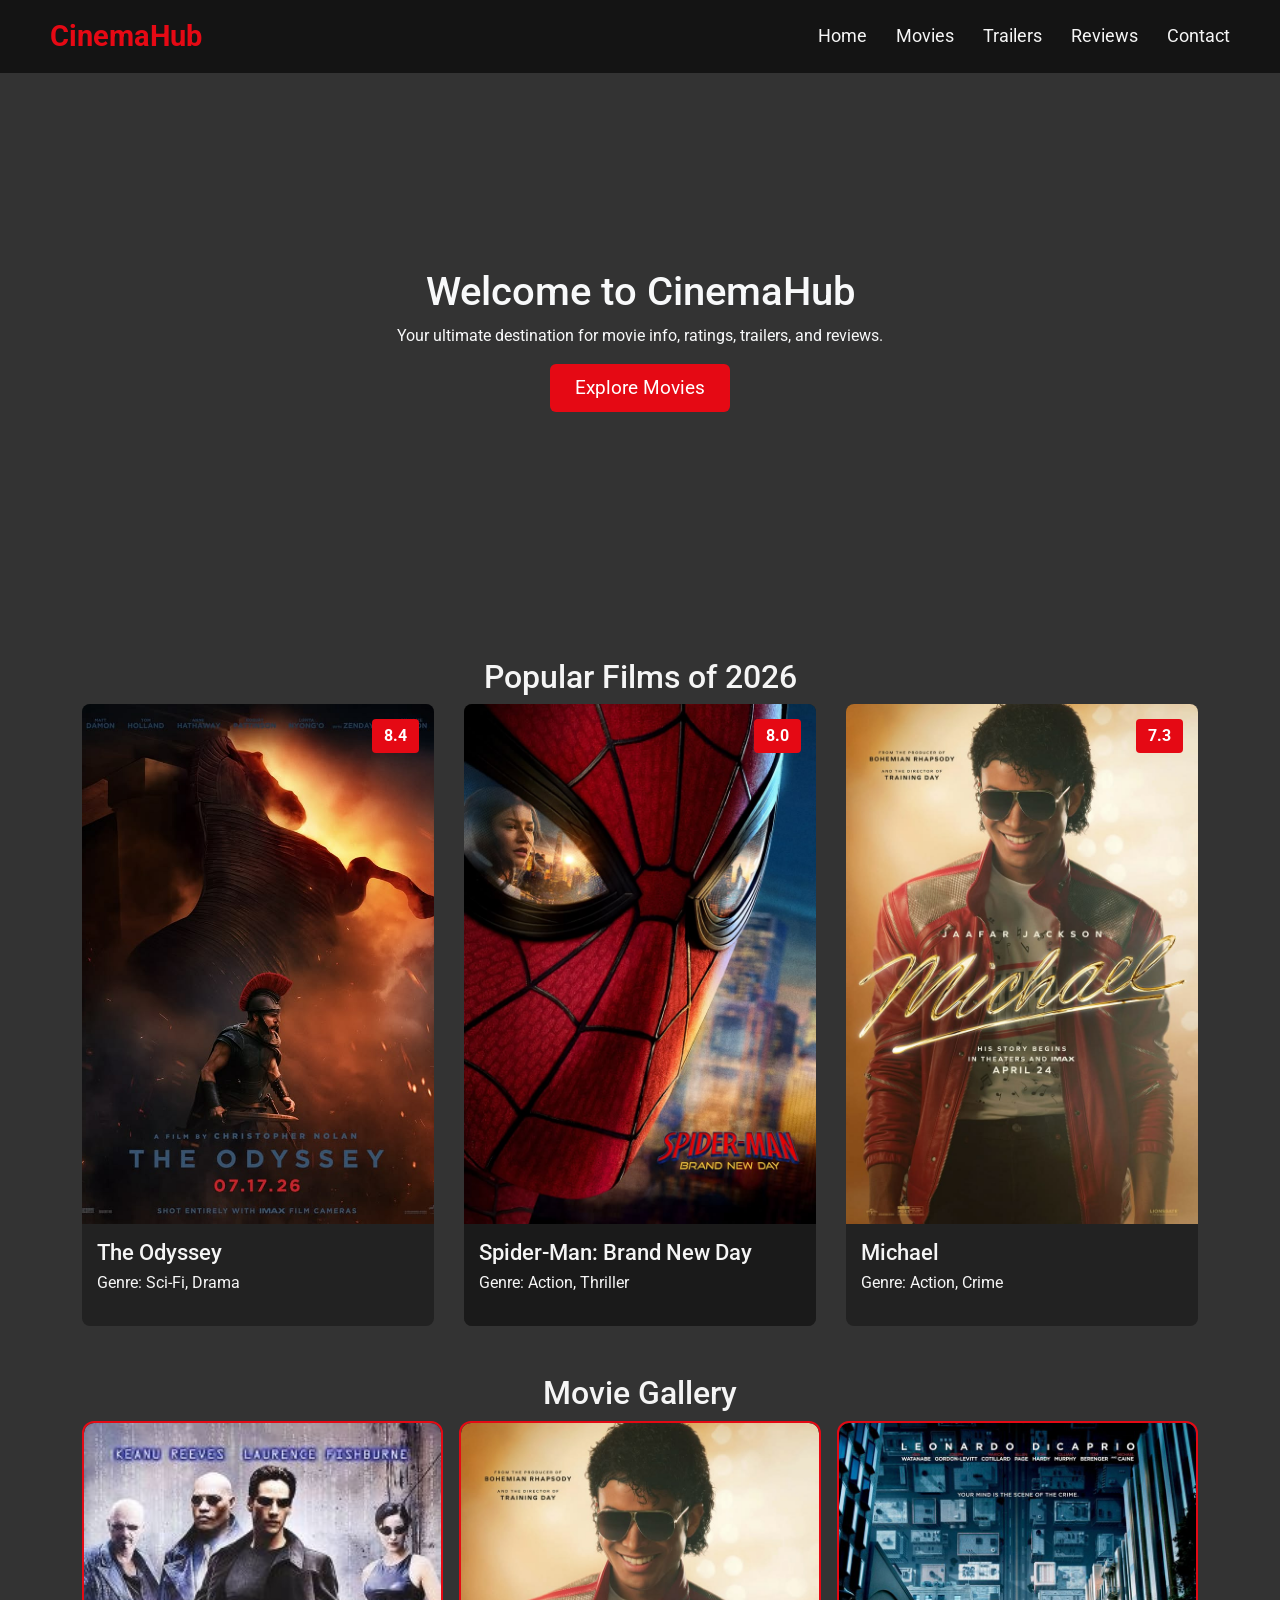
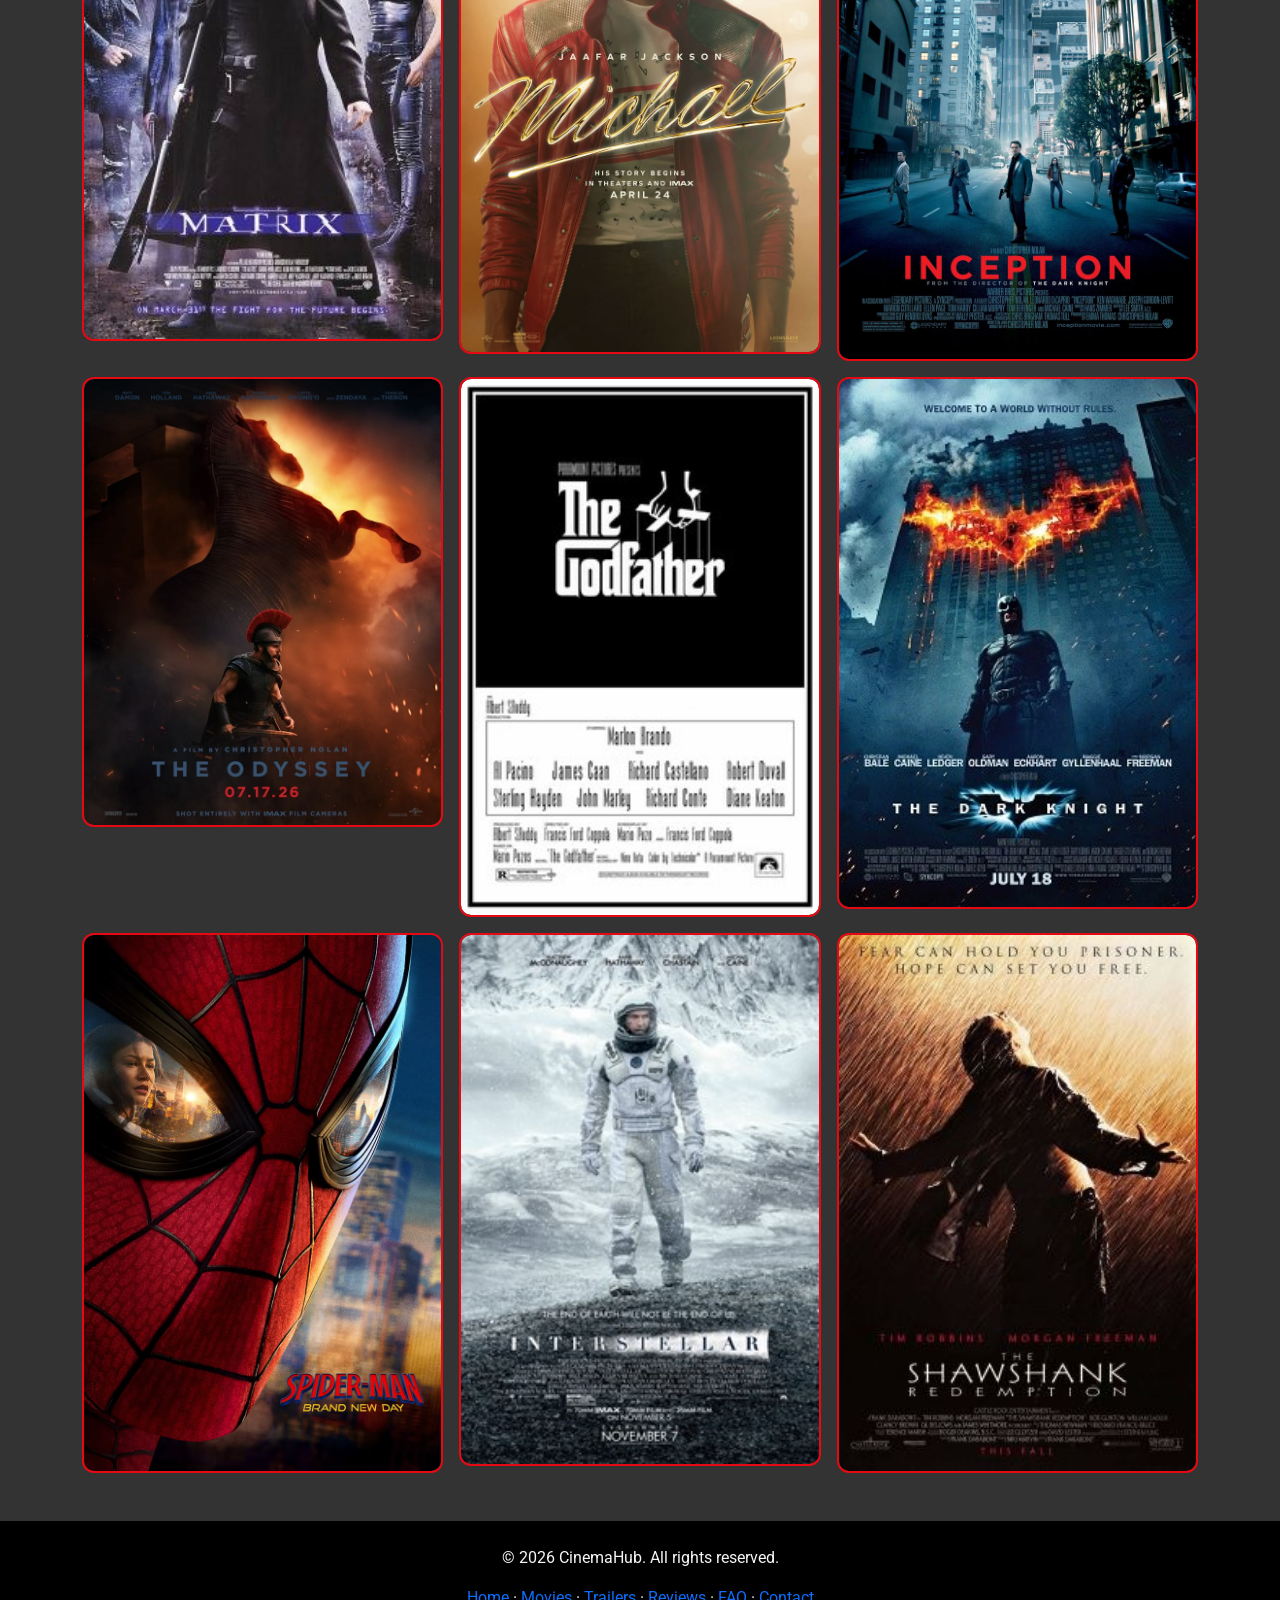
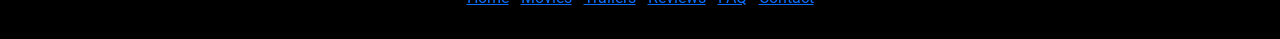
==== index.html @ bd05fadb "Add a theme button to the header" ====
<!DOCTYPE html>
<html lang="en">
<head>
    <meta charset="UTF-8">
    <meta name="viewport" content="width=device-width, initial-scale=1.0">
    <meta name="description" content="CinemaHub - movie information website: popular films, gallery, live TV schedule from the TVMaze API.">
    <title>CinemaHub - Home</title>
    <meta name="version" content="1">

    <link href="https://cdn.jsdelivr.net/npm/bootstrap@5.3.0/dist/css/bootstrap.min.css" rel="stylesheet">
    <link href="https://fonts.googleapis.com/css2?family=Roboto:wght@400;700&display=swap" rel="stylesheet">
    <link rel="stylesheet" href="css/style.css?v=1">

    <script src="js/theme.js?v=1"></script>
</head>

<body>
    <header class="header">
        <div class="logo">CinemaHub</div>

        <nav class="nav-menu" aria-label="Main navigation">
            <a href="index.html">Home</a>
            <a href="movies.html">Movies</a>
            <a href="trailers.html">Trailers</a>
            <a href="reviews.html">Reviews</a>
            <a href="contact.html">Contact</a>
        </nav>

            </header>

    <main>
        <section class="hero text-center text-light d-flex align-items-center justify-content-center">
            <div>
                <h1>Welcome to CinemaHub</h1>
                <p>Your ultimate destination for movie info, ratings, trailers, and reviews.</p>
                <a href="movies.html" class="btn custom-btn">Explore Movies</a>
            </div>
        </section>

        <section class="container mt-5 mb-5">
            <h2 class="section-title text-center">Popular Films of 2026</h2>
            <div class="movie-grid">
                <div class="movie-card">
                    <span class="rating-badge">8.4</span>
                    <img src="images/the-odyssey.jpg" alt="The Odyssey poster" loading="lazy">
                    <div class="movie-info">
                        <h3>The Odyssey</h3>
                        <p>Genre: Sci-Fi, Drama</p>
                    </div>
                </div>

                <div class="movie-card">
                    <span class="rating-badge">8.0</span>
                    <img src="images/spider-man.jpg" alt="Spider-Man: Brand New Day poster" loading="lazy">
                    <div class="movie-info">
                        <h3>Spider-Man: Brand New Day</h3>
                        <p>Genre: Action, Thriller</p>
                    </div>
                </div>

                <div class="movie-card">
                    <span class="rating-badge">7.3</span>
                    <img src="images/michael.jpg" alt="Michael poster" loading="lazy">
                    <div class="movie-info">
                        <h3>Michael</h3>
                        <p>Genre: Action, Crime</p>
                    </div>
                </div>
            </div>
        </section>

                        <section class="container my-5">
            <h2 class="section-title text-center">Movie Gallery</h2>

            <div id="posterGallery" class="row g-3">
                <div class="col-md-4">
                    <button class="gallery-item" type="button">
                        <img src="images/matrix.jpg" alt="The Matrix poster">
                    </button>
                </div>
                <div class="col-md-4">
                    <button class="gallery-item" type="button">
                        <img src="images/michael.jpg" alt="Michael poster">
                    </button>
                </div>
                <div class="col-md-4">
                    <button class="gallery-item" type="button">
                        <img src="images/inception.jpg" alt="Inception poster">
                    </button>
                </div>
                <div class="col-md-4">
                    <button class="gallery-item" type="button">
                        <img src="images/the-odyssey.jpg" alt="The Odyssey poster">
                    </button>
                </div>
                <div class="col-md-4">
                    <button class="gallery-item" type="button">
                        <img src="images/godfather.jpg" alt="The Godfather poster">
                    </button>
                </div>
                <div class="col-md-4">
                    <button class="gallery-item" type="button">
                        <img src="images/dark-knight.jpg" alt="The Dark Knight poster">
                    </button>
                </div>
                <div class="col-md-4">
                    <button class="gallery-item" type="button">
                        <img src="images/spider-man.jpg" alt="Spider-Man: Brand New Day poster">
                    </button>
                </div>
                <div class="col-md-4">
                    <button class="gallery-item" type="button">
                        <img src="images/interstellar.jpg" alt="Interstellar poster">
                    </button>
                </div>
                <div class="col-md-4">
                    <button class="gallery-item" type="button">
                        <img src="images/shawshank.jpg" alt="The Shawshank Redemption poster">
                    </button>
                </div>
            </div>
        </section>

        <div id="galleryLightbox" class="gallery-lightbox" style="display:none">
            <button id="closeGallery" type="button">X</button>
            <button id="prevImage" type="button">&#10094;</button>
            <img id="largeImage" src="" alt="Movie poster">
            <button id="nextImage" type="button">&#10095;</button>
        </div>

    </main>

    <footer class="footer text-center">
        <p>&copy; 2026 CinemaHub. All rights reserved.</p>

        <p class="mb-1">
            <a href="index.html">Home</a> &middot;
            <a href="movies.html">Movies</a> &middot;
            <a href="trailers.html">Trailers</a> &middot;
            <a href="reviews.html">Reviews</a> &middot;
            <a href="faq.html">FAQ</a> &middot;
            <a href="contact.html">Contact</a>
        </p>
    </footer>

    <script src="js/jquery.min.js?v=1"></script>
    <script src="js/script.js?v=1"></script>
</body>
</html>
---- css/style.css ----
:root {
    --main-bg: #141414;
    --text-color: #f5f5f5;
    --accent-color: #e50914;
    --header-bg: rgba(20, 20, 20, 0.95);
}

body {
    font-family: 'Roboto', sans-serif;
    background:
        linear-gradient(
            rgba(0, 0, 0, 0.8),
            rgba(0, 0, 0, 0.8)
        ),
        url('https://i.pinimg.com/736x/6c/a7/84/6ca78467ea1b617ccbab3c5df940eb9a.jpg')
        center / cover
        fixed
        no-repeat;

    color: var(--text-color);
    margin: 0;
    padding: 0;
    padding-top: 70px;
}

.header {
    position: fixed;
    top: 0;
    left: 0;
    width: 100%;

    background-color: var(--header-bg);

    display: flex;
    justify-content: space-between;
    align-items: center;

    padding: 15px 50px;

    z-index: 1000;
}

.logo {
    font-size: 1.8rem;
    font-weight: 700;
    color: var(--accent-color);
}

.nav-menu a {
    color: var(--text-color);
    text-decoration: none;
    margin-left: 25px;
    font-size: 1.1rem;

    transition: color 0.3s ease;
}

.nav-menu a:hover,
.nav-menu a:focus {
    color: var(--accent-color);
}

.hero {
    height: 60vh;
    background: transparent;
    display: flex;
}

.custom-btn {
    background-color: var(--accent-color);
    color: #fff;
    border: none;
    padding: 10px 25px;
    font-size: 1.2rem;
}

.custom-btn:hover {
    background-color: #b20710;
    color: #fff;
}

.movie-grid {
    display: grid;

    grid-template-columns:
        repeat(auto-fit, minmax(280px, 1fr));

    gap: 30px;
}

.movie-card {
    background-color: #222;
    border-radius: 8px;
    overflow: hidden;
    position: relative;

    transition: transform 0.3s ease;
}

.movie-card:hover {
    transform: translateY(-8px);
}

.movie-card img {
    width: 100%;
    height: 520px;
    object-fit: cover;
    display: block;
}

.rating-badge {
    position: absolute;
    top: 15px;
    right: 15px;

    background-color: var(--accent-color);
    color: white;

    padding: 5px 12px;
    border-radius: 4px;

    font-weight: bold;
}

.movie-info {
    padding: 15px;
}

.movie-info h3 {
    margin-bottom: 5px;
    font-size: 1.4rem;
}

.movie-card:nth-child(even) .movie-info {
    background-color: #1a1a1a;
}

.movie-overlay {
    position: absolute;
    top: 0;
    left: 0;

    width: 100%;
    height: 100%;

    background-color: rgba(0, 0, 0, 0.85);

    display: flex;
    flex-direction: column;
    justify-content: center;
    align-items: center;

    padding: 20px;
    text-align: center;

    opacity: 0;
    visibility: hidden;

    transition:
        opacity 0.3s ease,
        visibility 0.3s ease;
}

.movie-card:hover .movie-overlay {
    opacity: 1;
    visibility: visible;
}

.movie-overlay h3 {
    color: var(--accent-color);
    margin-bottom: 10px;
    font-size: 1.5rem;
}

.movie-overlay .movie-details {
    color: #f5f5f5;
    font-size: 0.95rem;
    margin: 5px 0;
}

.footer {
    background-color: #000;
    padding: 25px;
    margin-top: 40px;
}

.social-links a {
    color: var(--accent-color);
    margin: 0 10px;
    text-decoration: none;
}

.social-links a:hover {
    color: #fff;
}

@media (max-width: 768px) {
    .header {
        flex-direction: column;
        padding: 15px;
    }

    .nav-menu {
        margin-top: 15px;
    }

    body {
        padding-top: 110px;
    }
}

@media (max-width: 480px) {
    .nav-menu {
        display: flex;
        flex-direction: column;
        align-items: center;
    }

    .nav-menu a {
        margin: 5px 0;
    }

    body {
        padding-top: 180px;
    }
}

body {
    min-height: 100vh;
    display: flex;
    flex-direction: column;
}

main {
    flex: 1;
}

.footer {
    margin-top: auto;
}

.gallery-item img {
    width: 100%;
    height: 320px;
    object-fit: cover;
    border-radius: 10px;
    cursor: pointer;
    transition: transform 0.3s;
}

.gallery-item img:hover {
    transform: scale(1.05);
}

.gallery-lightbox {
    position: fixed;
    inset: 0;
    background: rgba(0, 0, 0, 0.9);
    z-index: 9999;
    align-items: center;
    justify-content: center;
    gap: 15px;
}

.gallery-lightbox img {
    max-width: 70%;
    max-height: 80vh;
    object-fit: contain;
}

.gallery-lightbox button {
    background: #e50914;
    color: white;
    border: none;
    padding: 12px;
    border-radius: 5px;
}

#closeGallery {
    position: absolute;
    top: 20px;
    right: 20px;
}

@media (max-width: 600px) {
    .gallery-lightbox img {
        max-width: 55%;
    }
}


#posterGallery .gallery-item {
    width: 100%;
    height: 450px;
    padding: 0;
    background: #151515;
    border: 2px solid #e50914;
    border-radius: 12px;
    display: flex;
    justify-content: center;
    align-items: center;
    overflow: hidden;
    cursor: pointer;
}

#posterGallery .gallery-item img {
    width: 100%;
    height: 100%;
    object-fit: contain;
}

#posterGallery .gallery-item:hover {
    border-color: white;
}

@media (max-width: 768px) {
    #posterGallery .gallery-item {
        height: 400px;
    }
}


#posterGallery .gallery-item {
    width: 100%;
    height: auto;
    padding: 0;
    margin: 0;
    background: transparent;
    border: 2px solid #e50914;
    border-radius: 12px;
    overflow: hidden;
    display: block;
    cursor: pointer;
}

#posterGallery .gallery-item img {
    display: block;
    width: 100%;
    height: auto;
    max-height: none;
    object-fit: initial;
}

#posterGallery .gallery-item:hover {
    border-color: white;
}
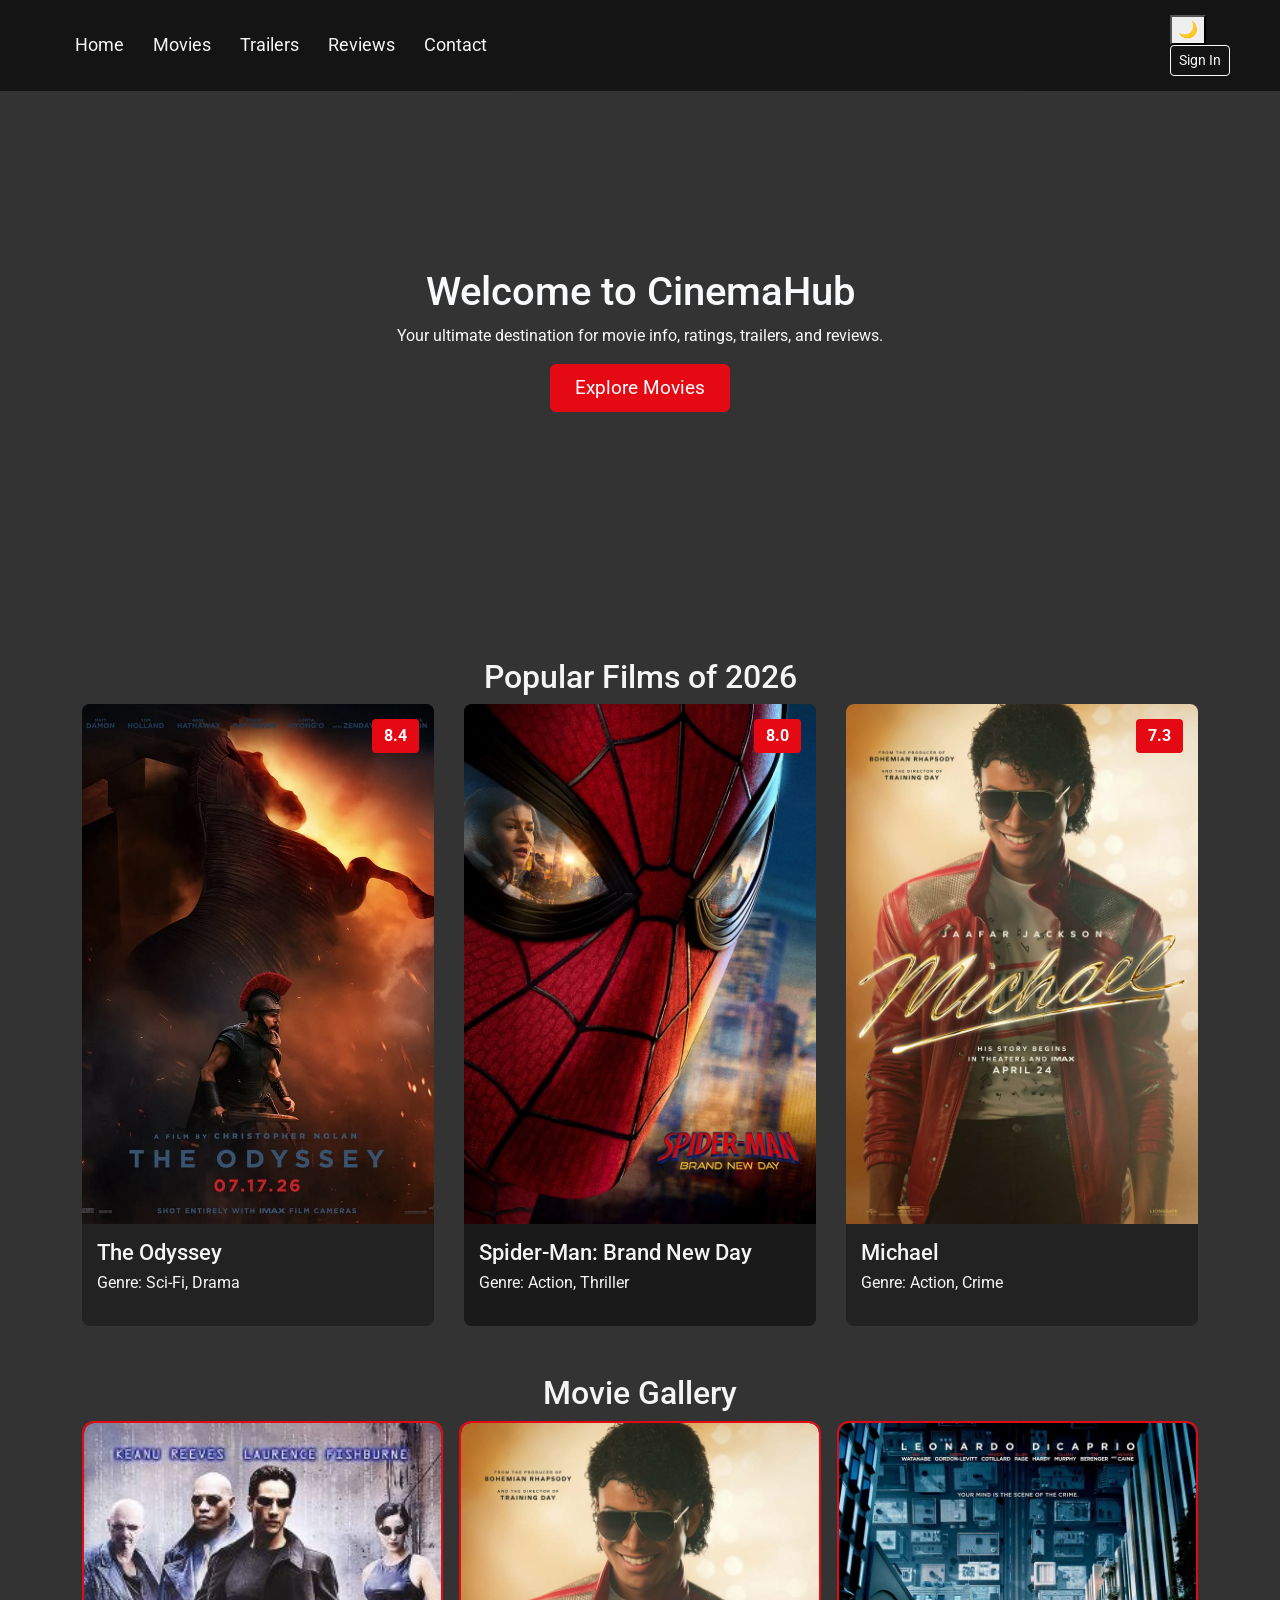
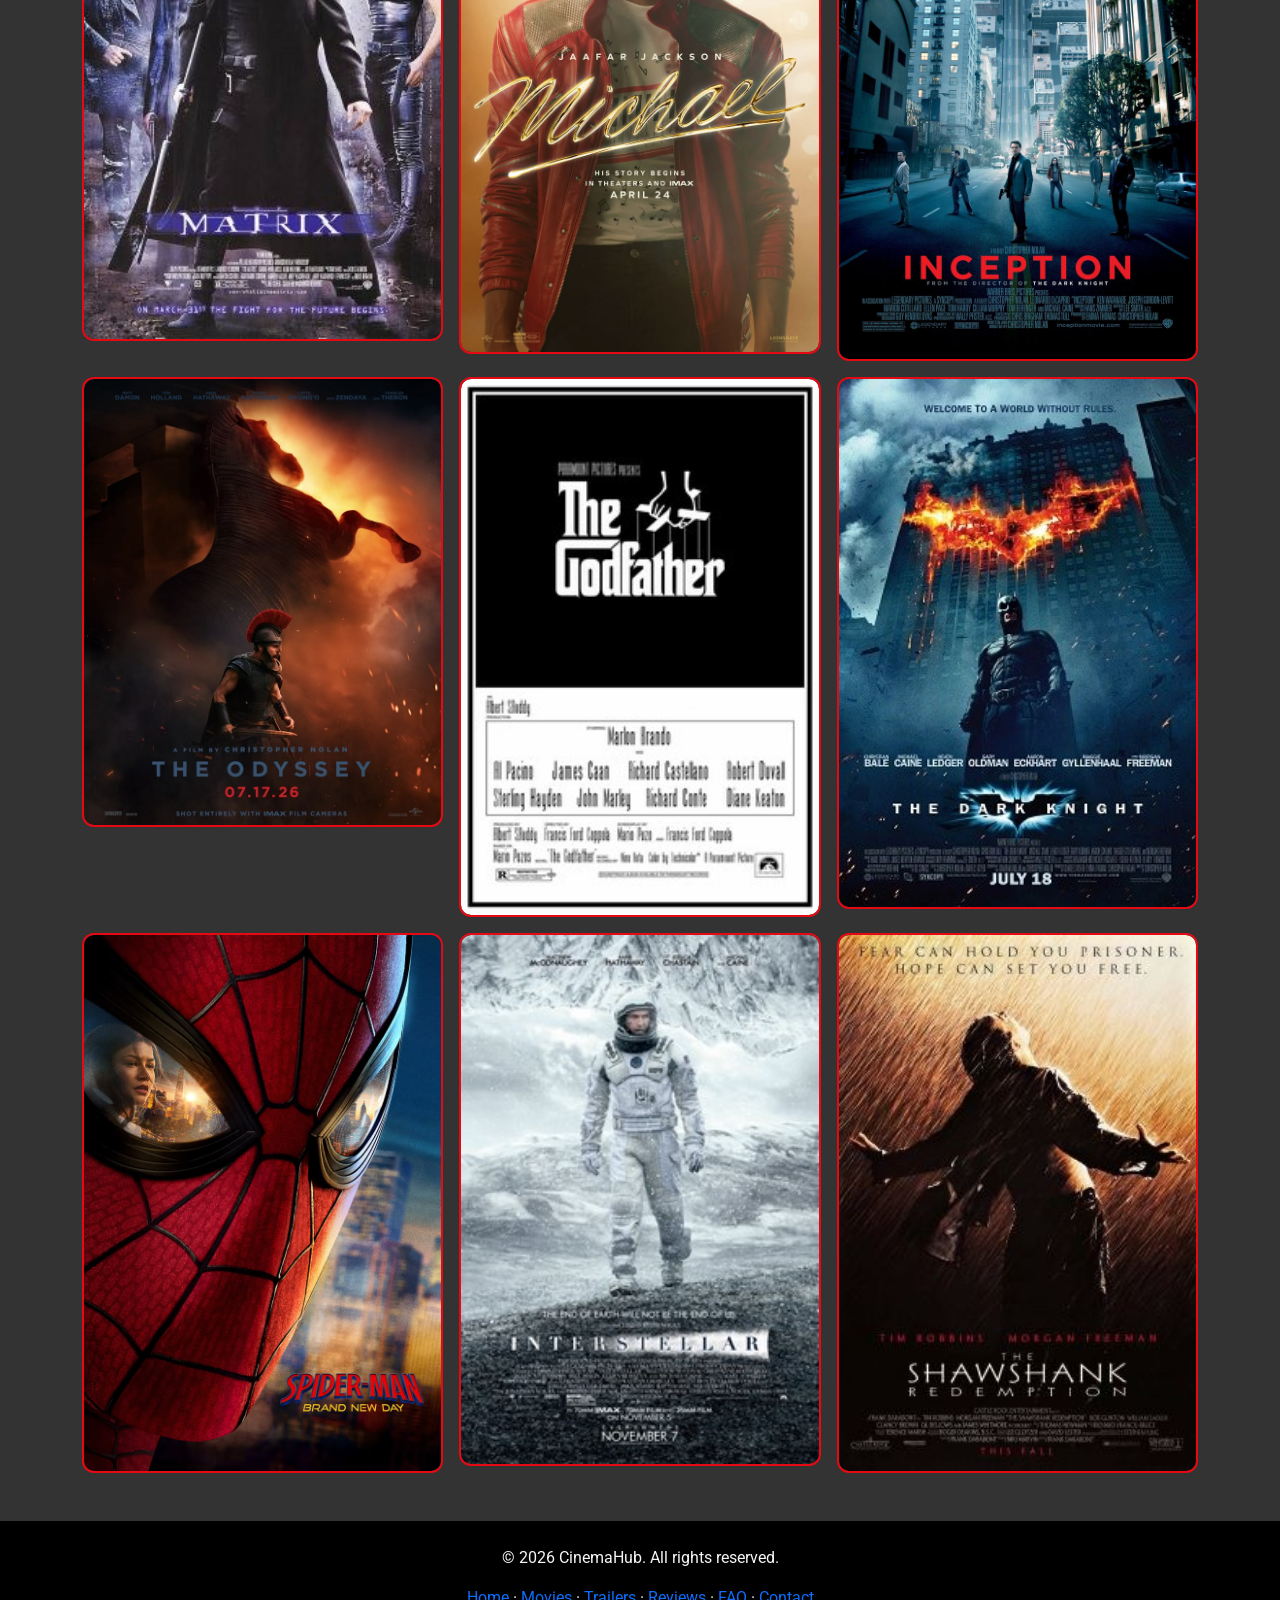
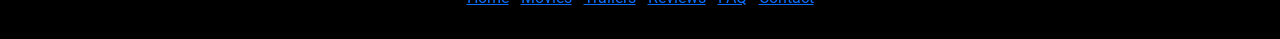
==== commit cff6e596: "Same header and footer on every page" ====
--- a/index.html
+++ b/index.html
@@ -11,14 +11,11 @@
     <link href="https://fonts.googleapis.com/css2?family=Roboto:wght@400;700&display=swap" rel="stylesheet">
     <link rel="stylesheet" href="css/style.css?v=1">
 
-    <script src="js/theme.js?v=1"></script>
 </head>
 
 <body>
     <header class="header">
-        <div class="logo">CinemaHub</div>
-
-        <nav class="nav-menu" aria-label="Main navigation">
+                <nav class="nav-menu" aria-label="Main navigation">
             <a href="index.html">Home</a>
             <a href="movies.html">Movies</a>
             <a href="trailers.html">Trailers</a>
@@ -26,7 +23,23 @@
             <a href="contact.html">Contact</a>
         </nav>
 
-            </header>
+        <div class="nav-actions">
+            <button id="themeToggle" class="theme-toggle" type="button" title="Switch theme" aria-label="Switch theme">
+                <span id="themeIcon" aria-hidden="true">&#127769;</span>
+            </button>
+
+            <div class="user-menu">
+                <button id="signInBtn" class="btn btn-sm btn-outline-light" type="button"
+                        data-bs-toggle="modal" data-bs-target="#signInModal">Sign In</button>
+
+                <div id="userChip" class="user-chip d-none">
+                    <span class="user-avatar" id="userInitial" aria-hidden="true">C</span>
+                    <span class="user-name" id="userNameLabel">Guest</span>
+                    <button id="signOutBtn" class="btn btn-sm btn-outline-danger" type="button">Sign Out</button>
+                </div>
+            </div>
+        </div>
+    </header>
 
     <main>
         <section class="hero text-center text-light d-flex align-items-center justify-content-center">
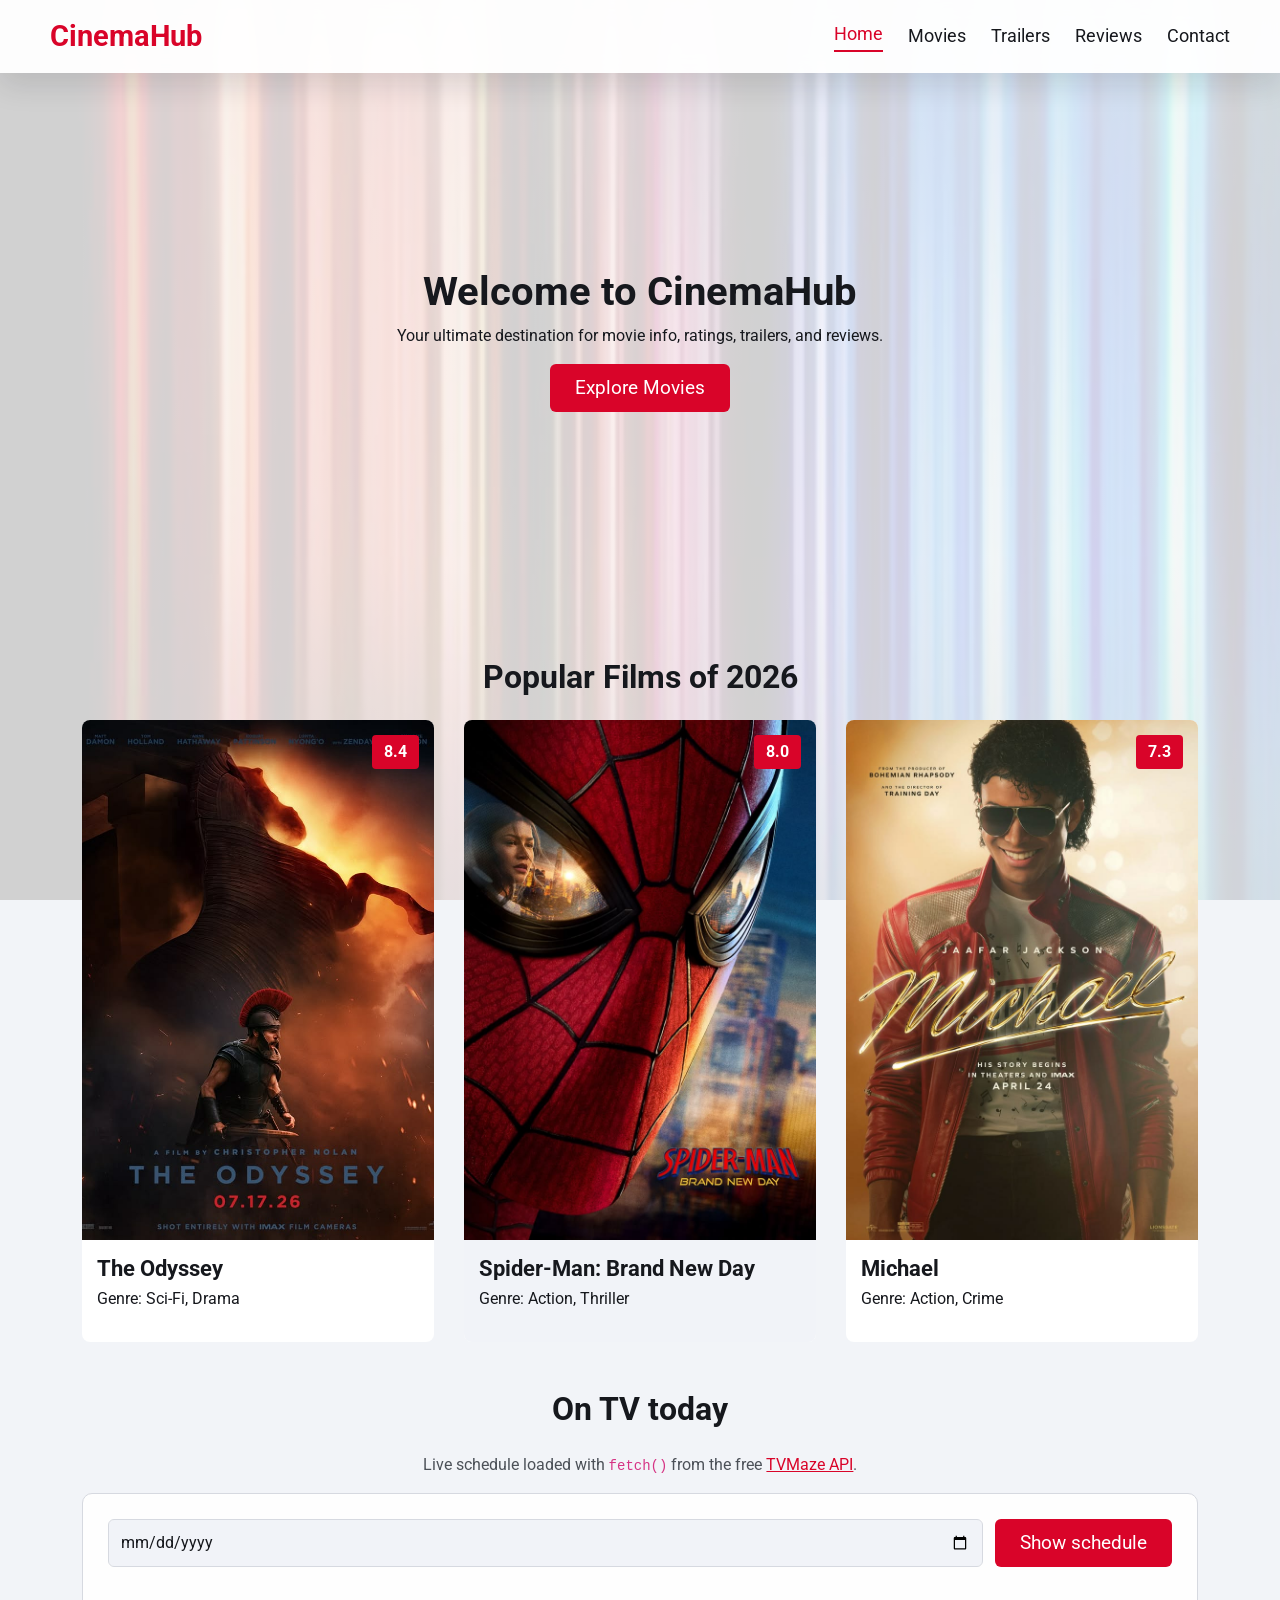
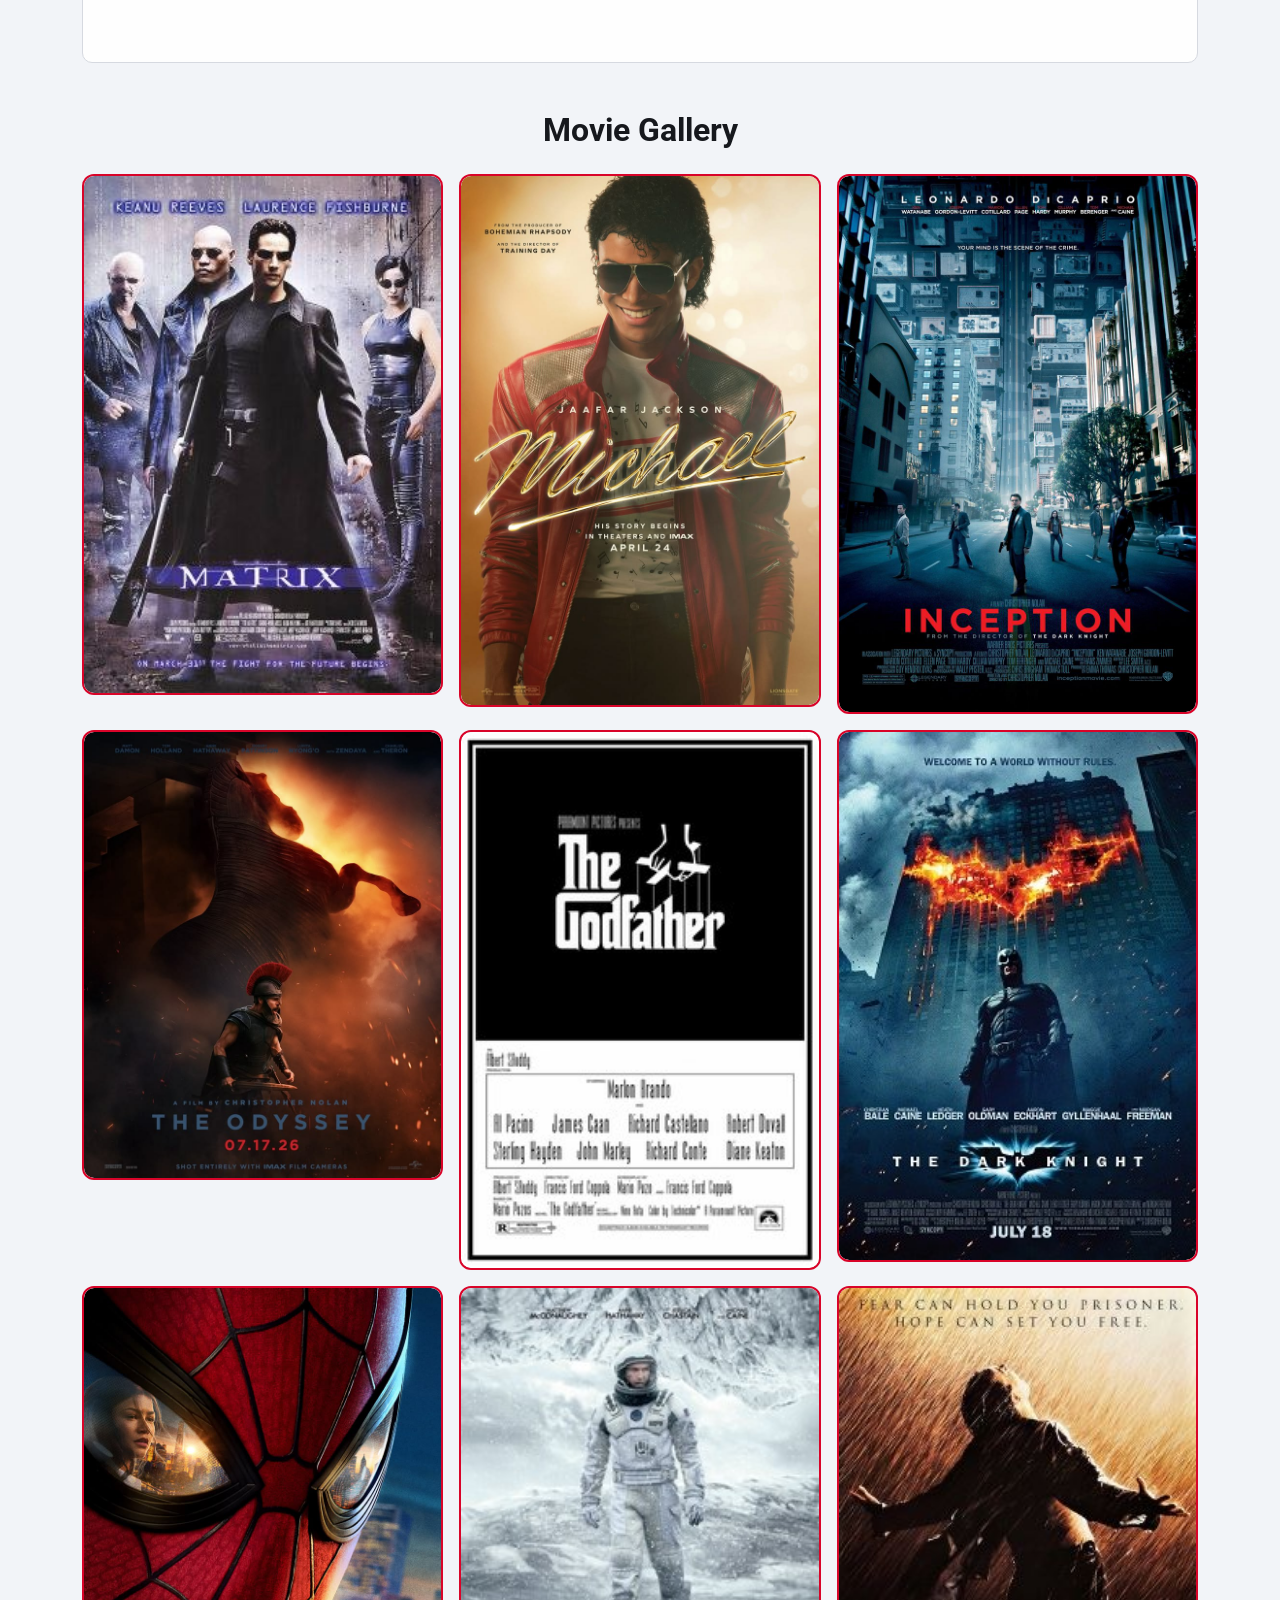
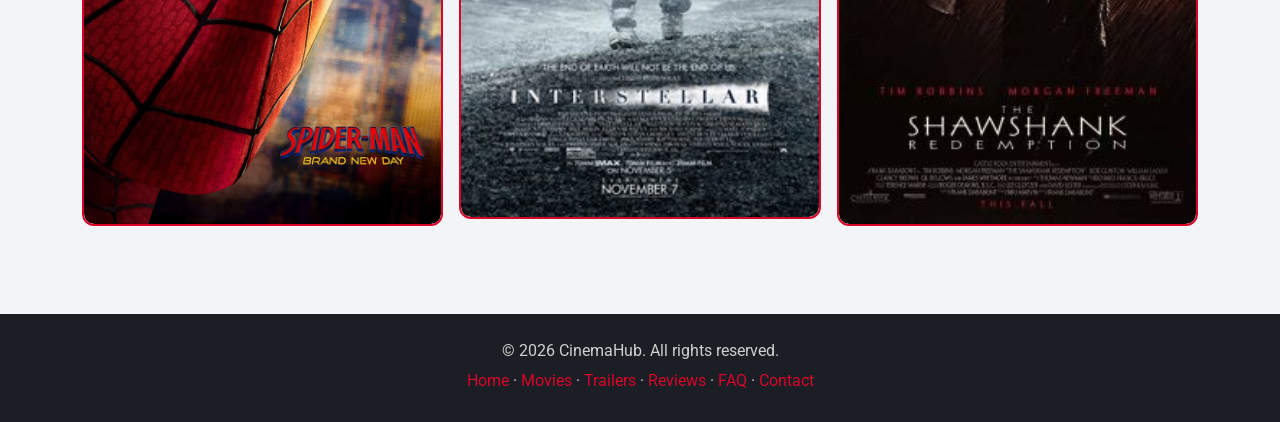
==== commit 4565e2c5: "Style the FAQ and the API blocks" ====
--- a/index.html
+++ b/index.html
@@ -5,17 +5,20 @@
     <meta name="viewport" content="width=device-width, initial-scale=1.0">
     <meta name="description" content="CinemaHub - movie information website: popular films, gallery, live TV schedule from the TVMaze API.">
     <title>CinemaHub - Home</title>
-    <meta name="version" content="1">
+    <meta name="version" content="3">
 
     <link href="https://cdn.jsdelivr.net/npm/bootstrap@5.3.0/dist/css/bootstrap.min.css" rel="stylesheet">
     <link href="https://fonts.googleapis.com/css2?family=Roboto:wght@400;700&display=swap" rel="stylesheet">
-    <link rel="stylesheet" href="css/style.css?v=1">
+    <link rel="stylesheet" href="css/style.css?v=3">
 
+    <script src="js/theme.js?v=3"></script>
 </head>
 
 <body>
     <header class="header">
-                <nav class="nav-menu" aria-label="Main navigation">
+        <div class="logo">CinemaHub</div>
+
+        <nav class="nav-menu" aria-label="Main navigation">
             <a href="index.html">Home</a>
             <a href="movies.html">Movies</a>
             <a href="trailers.html">Trailers</a>
@@ -23,23 +26,7 @@
             <a href="contact.html">Contact</a>
         </nav>
 
-        <div class="nav-actions">
-            <button id="themeToggle" class="theme-toggle" type="button" title="Switch theme" aria-label="Switch theme">
-                <span id="themeIcon" aria-hidden="true">&#127769;</span>
-            </button>
-
-            <div class="user-menu">
-                <button id="signInBtn" class="btn btn-sm btn-outline-light" type="button"
-                        data-bs-toggle="modal" data-bs-target="#signInModal">Sign In</button>
-
-                <div id="userChip" class="user-chip d-none">
-                    <span class="user-avatar" id="userInitial" aria-hidden="true">C</span>
-                    <span class="user-name" id="userNameLabel">Guest</span>
-                    <button id="signOutBtn" class="btn btn-sm btn-outline-danger" type="button">Sign Out</button>
-                </div>
-            </div>
-        </div>
-    </header>
+            </header>
 
     <main>
         <section class="hero text-center text-light d-flex align-items-center justify-content-center">
@@ -82,7 +69,25 @@
             </div>
         </section>
 
-                        <section class="container my-5">
+                <section class="container my-5">
+            <h2 class="section-title text-center">On TV today</h2>
+            <p class="text-center text-muted-custom">
+                Live schedule loaded with <code>fetch()</code> from the free
+                <a href="https://www.tvmaze.com/api" target="_blank" rel="noopener">TVMaze API</a>.
+            </p>
+
+            <div class="api-panel">
+                <form id="scheduleForm" class="api-search">
+                    <input type="date" id="scheduleDate" class="form-control" aria-label="Choose a date">
+                    <button type="submit" class="btn custom-btn">Show schedule</button>
+                </form>
+
+                <p id="scheduleStatus" class="api-status"></p>
+                <ul id="scheduleList" class="schedule-list"></ul>
+            </div>
+        </section>
+
+        <section class="container my-5">
             <h2 class="section-title text-center">Movie Gallery</h2>
 
             <div id="posterGallery" class="row g-3">
@@ -156,7 +161,8 @@
         </p>
     </footer>
 
-    <script src="js/jquery.min.js?v=1"></script>
-    <script src="js/script.js?v=1"></script>
+    <script src="js/jquery.min.js?v=3"></script>
+    <script src="js/api.js?v=3"></script>
+    <script src="js/script.js?v=3"></script>
 </body>
 </html>
--- a/css/style.css
+++ b/css/style.css
@@ -1,28 +1,106 @@
+/* CinemaHub - global styles */
+
+/* Design tokens */
 :root {
     --main-bg: #141414;
     --text-color: #f5f5f5;
+    --muted-color: #b9b9b9;
     --accent-color: #e50914;
+    --accent-hover: #b20710;
     --header-bg: rgba(20, 20, 20, 0.95);
-}
-
+    --surface: #222;
+    --surface-alt: #1a1a1a;
+    --panel-bg: rgba(17, 17, 17, 0.85);
+    --border-color: #333;
+    --overlay: rgba(0, 0, 0, 0.8);
+    --shadow: 0 12px 30px rgba(0, 0, 0, 0.45);
+    --radius: 10px;
+}
+
+/* Light theme is activated by the data-theme attribute set from js/theme.js */
+html[data-theme="light"] {
+    --main-bg: #f2f4f8;
+    --text-color: #16181d;
+    --muted-color: #4c5158;
+    --accent-color: #d90429;
+    --accent-hover: #b00320;
+    --header-bg: rgba(255, 255, 255, 0.95);
+    --surface: #ffffff;
+    --surface-alt: #f1f3f8;
+    --panel-bg: rgba(255, 255, 255, 0.92);
+    --border-color: #d6d9e0;
+    --overlay: rgba(255, 255, 255, 0.82);
+    --shadow: 0 12px 30px rgba(16, 20, 28, 0.12);
+}
+
+/* Base layout */
 body {
     font-family: 'Roboto', sans-serif;
-    background:
-        linear-gradient(
-            rgba(0, 0, 0, 0.8),
-            rgba(0, 0, 0, 0.8)
-        ),
-        url('https://i.pinimg.com/736x/6c/a7/84/6ca78467ea1b617ccbab3c5df940eb9a.jpg')
-        center / cover
-        fixed
-        no-repeat;
+    background-color: var(--main-bg);
+    background-image:
+        linear-gradient(var(--overlay), var(--overlay)),
+        url('../images/background.jpg');
+    background-position: center;
+    background-size: cover;
+    background-attachment: fixed;
+    background-repeat: no-repeat;
 
     color: var(--text-color);
     margin: 0;
     padding: 0;
     padding-top: 70px;
-}
-
+
+    min-height: 100vh;
+    display: flex;
+    flex-direction: column;
+    transition: background-color 0.3s ease, color 0.3s ease;
+}
+
+main {
+    flex: 1;
+}
+
+h1, h2, h3, h4, h5 {
+    font-weight: 700;
+}
+
+a {
+    color: var(--accent-color);
+}
+
+.text-muted-custom {
+    color: var(--muted-color) !important;
+}
+
+/* Bootstrap dark components adapted to the light theme */
+html[data-theme="light"] .table-dark {
+    --bs-table-bg: #ffffff;
+    --bs-table-color: #16181d;
+    --bs-table-striped-bg: #f4f6fa;
+    --bs-table-striped-color: #16181d;
+    --bs-table-hover-bg: #e9ecf3;
+    --bs-table-hover-color: #16181d;
+    --bs-border-color: #d6d9e0;
+}
+
+html[data-theme="light"] .btn-outline-light {
+    color: #16181d;
+    border-color: #16181d;
+}
+
+html[data-theme="light"] .btn-outline-light:hover {
+    background-color: #16181d;
+    color: #ffffff;
+}
+
+/* The hero text is white on the dark theme, so it has to follow the text colour */
+html[data-theme="light"] .hero h1,
+html[data-theme="light"] .hero p,
+html[data-theme="light"] .hero .text-light {
+    color: var(--text-color) !important;
+}
+
+/* Header & navigation */
 .header {
     position: fixed;
     top: 0;
@@ -30,20 +108,29 @@
     width: 100%;
 
     background-color: var(--header-bg);
+    backdrop-filter: blur(8px);
 
     display: flex;
     justify-content: space-between;
     align-items: center;
+    gap: 15px;
 
     padding: 15px 50px;
 
     z-index: 1000;
+    box-shadow: var(--shadow);
 }
 
 .logo {
     font-size: 1.8rem;
     font-weight: 700;
     color: var(--accent-color);
+    white-space: nowrap;
+}
+
+.nav-menu {
+    display: flex;
+    align-items: center;
 }
 
 .nav-menu a {
@@ -60,6 +147,76 @@
     color: var(--accent-color);
 }
 
+/* Current page highlight */
+.nav-menu a.active {
+    color: var(--accent-color);
+    border-bottom: 2px solid var(--accent-color);
+    padding-bottom: 3px;
+}
+
+/* Theme toggle & user menu */
+.nav-actions {
+    display: flex;
+    align-items: center;
+    gap: 12px;
+}
+
+.theme-toggle {
+    width: 42px;
+    height: 42px;
+    border-radius: 50%;
+    border: 1px solid var(--border-color);
+    background-color: var(--surface);
+    color: var(--text-color);
+    font-size: 1.15rem;
+    line-height: 1;
+    cursor: pointer;
+    transition: transform 0.2s ease, background-color 0.3s ease, color 0.3s ease;
+}
+
+.theme-toggle:hover {
+    transform: rotate(20deg) scale(1.08);
+    border-color: var(--accent-color);
+}
+
+.user-menu {
+    display: flex;
+    align-items: center;
+    gap: 10px;
+}
+
+.user-chip {
+    display: flex;
+    align-items: center;
+    gap: 10px;
+    padding: 5px 12px 5px 6px;
+    border-radius: 30px;
+    border: 1px solid var(--border-color);
+    background-color: var(--surface);
+}
+
+.user-avatar {
+    width: 32px;
+    height: 32px;
+    border-radius: 50%;
+    background-color: var(--accent-color);
+    color: #fff;
+    font-weight: 700;
+    display: inline-flex;
+    align-items: center;
+    justify-content: center;
+    font-size: 0.95rem;
+}
+
+.user-name {
+    font-size: 0.95rem;
+    max-width: 140px;
+    overflow: hidden;
+    text-overflow: ellipsis;
+    white-space: nowrap;
+}
+
+/* Buttons, sections & shared components */
 .hero {
     height: 60vh;
     background: transparent;
@@ -75,21 +232,43 @@
 }
 
 .custom-btn:hover {
-    background-color: #b20710;
+    background-color: var(--accent-hover);
     color: #fff;
 }
 
+.section-title {
+    font-size: 2rem;
+    margin-bottom: 1.5rem;
+}
+
+.panel {
+    background-color: var(--panel-bg);
+    border: 1px solid var(--border-color);
+    border-radius: var(--radius);
+    padding: 25px;
+    box-shadow: var(--shadow);
+}
+
+.tag-pill {
+    display: inline-block;
+    padding: 3px 10px;
+    margin: 3px 4px 3px 0;
+    border-radius: 20px;
+    font-size: 0.78rem;
+    background-color: var(--surface-alt);
+    border: 1px solid var(--border-color);
+    color: var(--muted-color);
+}
+
+/* Movie cards, gallery & lightbox */
 .movie-grid {
     display: grid;
-
-    grid-template-columns:
-        repeat(auto-fit, minmax(280px, 1fr));
-
+    grid-template-columns: repeat(auto-fit, minmax(280px, 1fr));
     gap: 30px;
 }
 
 .movie-card {
-    background-color: #222;
+    background-color: var(--surface);
     border-radius: 8px;
     overflow: hidden;
     position: relative;
@@ -108,6 +287,10 @@
     display: block;
 }
 
+.movie-card.api-card img {
+    height: 320px;
+}
+
 .rating-badge {
     position: absolute;
     top: 15px;
@@ -132,7 +315,7 @@
 }
 
 .movie-card:nth-child(even) .movie-info {
-    background-color: #1a1a1a;
+    background-color: var(--surface-alt);
 }
 
 .movie-overlay {
@@ -156,9 +339,7 @@
     opacity: 0;
     visibility: hidden;
 
-    transition:
-        opacity 0.3s ease,
-        visibility 0.3s ease;
+    transition: opacity 0.3s ease, visibility 0.3s ease;
 }
 
 .movie-card:hover .movie-overlay {
@@ -178,67 +359,7 @@
     margin: 5px 0;
 }
 
-.footer {
-    background-color: #000;
-    padding: 25px;
-    margin-top: 40px;
-}
-
-.social-links a {
-    color: var(--accent-color);
-    margin: 0 10px;
-    text-decoration: none;
-}
-
-.social-links a:hover {
-    color: #fff;
-}
-
-@media (max-width: 768px) {
-    .header {
-        flex-direction: column;
-        padding: 15px;
-    }
-
-    .nav-menu {
-        margin-top: 15px;
-    }
-
-    body {
-        padding-top: 110px;
-    }
-}
-
-@media (max-width: 480px) {
-    .nav-menu {
-        display: flex;
-        flex-direction: column;
-        align-items: center;
-    }
-
-    .nav-menu a {
-        margin: 5px 0;
-    }
-
-    body {
-        padding-top: 180px;
-    }
-}
-
-body {
-    min-height: 100vh;
-    display: flex;
-    flex-direction: column;
-}
-
-main {
-    flex: 1;
-}
-
-.footer {
-    margin-top: auto;
-}
-
+/* Gallery */
 .gallery-item img {
     width: 100%;
     height: 320px;
@@ -252,81 +373,13 @@
     transform: scale(1.05);
 }
 
-.gallery-lightbox {
-    position: fixed;
-    inset: 0;
-    background: rgba(0, 0, 0, 0.9);
-    z-index: 9999;
-    align-items: center;
-    justify-content: center;
-    gap: 15px;
-}
-
-.gallery-lightbox img {
-    max-width: 70%;
-    max-height: 80vh;
-    object-fit: contain;
-}
-
-.gallery-lightbox button {
-    background: #e50914;
-    color: white;
-    border: none;
-    padding: 12px;
-    border-radius: 5px;
-}
-
-#closeGallery {
-    position: absolute;
-    top: 20px;
-    right: 20px;
-}
-
-@media (max-width: 600px) {
-    .gallery-lightbox img {
-        max-width: 55%;
-    }
-}
-
-
-#posterGallery .gallery-item {
-    width: 100%;
-    height: 450px;
-    padding: 0;
-    background: #151515;
-    border: 2px solid #e50914;
-    border-radius: 12px;
-    display: flex;
-    justify-content: center;
-    align-items: center;
-    overflow: hidden;
-    cursor: pointer;
-}
-
-#posterGallery .gallery-item img {
-    width: 100%;
-    height: 100%;
-    object-fit: contain;
-}
-
-#posterGallery .gallery-item:hover {
-    border-color: white;
-}
-
-@media (max-width: 768px) {
-    #posterGallery .gallery-item {
-        height: 400px;
-    }
-}
-
-
 #posterGallery .gallery-item {
     width: 100%;
     height: auto;
     padding: 0;
     margin: 0;
     background: transparent;
-    border: 2px solid #e50914;
+    border: 2px solid var(--accent-color);
     border-radius: 12px;
     overflow: hidden;
     display: block;
@@ -344,3 +397,359 @@
 #posterGallery .gallery-item:hover {
     border-color: white;
 }
+
+/* Lightbox */
+.gallery-lightbox {
+    position: fixed;
+    inset: 0;
+    background: rgba(0, 0, 0, 0.9);
+    z-index: 9999;
+    align-items: center;
+    justify-content: center;
+    gap: 15px;
+}
+
+.gallery-lightbox img {
+    max-width: 70%;
+    max-height: 80vh;
+    object-fit: contain;
+}
+
+.gallery-lightbox button {
+    background: var(--accent-color);
+    color: white;
+    border: none;
+    padding: 12px;
+    border-radius: 5px;
+}
+
+#closeGallery {
+    position: absolute;
+    top: 20px;
+    right: 20px;
+}
+
+/* Forms, tables & account panel */
+.form-panel {
+    background-color: var(--panel-bg);
+    border: 1px solid var(--border-color);
+    border-radius: var(--radius);
+    padding: 25px;
+}
+
+.form-control,
+.form-select {
+    background-color: var(--surface-alt);
+    border: 1px solid var(--border-color);
+    color: var(--text-color);
+}
+
+.form-control::placeholder {
+    color: var(--muted-color);
+}
+
+.form-control:focus,
+.form-select:focus {
+    background-color: var(--surface-alt);
+    border-color: var(--accent-color);
+    color: var(--text-color);
+    box-shadow: 0 0 0 0.2rem rgba(229, 9, 20, 0.2);
+}
+
+.form-label {
+    color: var(--text-color);
+}
+
+.form-text,
+small {
+    color: var(--muted-color);
+}
+
+.form-control.is-valid,
+.form-select.is-valid {
+    border-color: #28a745;
+}
+
+.form-control.is-invalid {
+    border-color: #dc3545;
+}
+
+.modal-content {
+    background-color: var(--surface);
+    color: var(--text-color);
+    border: 1px solid var(--border-color);
+}
+
+.modal-header,
+.modal-footer {
+    border-color: var(--border-color);
+}
+
+.modal-backdrop.show {
+    opacity: 0.75;
+}
+
+.account-card {
+    display: flex;
+    align-items: center;
+    gap: 18px;
+    flex-wrap: wrap;
+}
+
+.account-card .account-avatar {
+    width: 60px;
+    height: 60px;
+    border-radius: 50%;
+    background-color: var(--accent-color);
+    color: #fff;
+    font-size: 1.6rem;
+    font-weight: 700;
+    display: inline-flex;
+    align-items: center;
+    justify-content: center;
+    flex-shrink: 0;
+}
+
+.locked-hint {
+    border-left: 3px solid var(--accent-color);
+    padding-left: 12px;
+    color: var(--muted-color);
+}
+
+/* FAQ accordion */
+.faq-list {
+    display: flex;
+    flex-direction: column;
+    gap: 12px;
+}
+
+.faq-item {
+    border: 1px solid var(--border-color);
+    border-radius: var(--radius);
+    background-color: var(--panel-bg);
+    overflow: hidden;
+}
+
+.faq-question {
+    width: 100%;
+    display: flex;
+    justify-content: space-between;
+    align-items: center;
+    gap: 15px;
+
+    padding: 16px 20px;
+    background: transparent;
+    border: none;
+    color: var(--text-color);
+    font-size: 1.05rem;
+    font-weight: 500;
+    text-align: left;
+    cursor: pointer;
+    transition: background-color 0.25s ease;
+}
+
+.faq-question:hover {
+    background-color: var(--surface-alt);
+}
+
+.faq-toggle {
+    flex-shrink: 0;
+    width: 32px;
+    height: 32px;
+    border-radius: 50%;
+    background-color: var(--accent-color);
+    color: #fff;
+    font-size: 1.2rem;
+    font-weight: 700;
+    line-height: 32px;
+    text-align: center;
+}
+
+.faq-answer {
+    display: none;
+    padding: 0 20px 18px;
+    color: var(--muted-color);
+}
+
+.faq-answer p {
+    margin-bottom: 0;
+}
+
+.faq-toolbar {
+    display: flex;
+    gap: 10px;
+    justify-content: flex-end;
+    margin-bottom: 18px;
+}
+
+/* API (TVMaze) blocks */
+.api-panel {
+    background-color: var(--panel-bg);
+    border: 1px solid var(--border-color);
+    border-radius: var(--radius);
+    padding: 25px;
+}
+
+.api-search {
+    display: flex;
+    flex-wrap: wrap;
+    gap: 12px;
+}
+
+.api-search input[type="search"],
+.api-search input[type="date"] {
+    flex: 1 1 240px;
+}
+
+.api-status {
+    margin: 15px 0;
+    min-height: 24px;
+    font-weight: 500;
+}
+
+.api-status.loading {
+    color: var(--muted-color);
+}
+
+.api-status.error {
+    color: #ff6b6b;
+}
+
+.api-status.success {
+    color: #51cf66;
+}
+
+.api-summary {
+    font-size: 0.9rem;
+    color: var(--muted-color);
+    display: -webkit-box;
+    -webkit-line-clamp: 3;
+    -webkit-box-orient: vertical;
+    overflow: hidden;
+}
+
+.schedule-list {
+    display: flex;
+    flex-direction: column;
+    gap: 10px;
+}
+
+.schedule-item {
+    display: flex;
+    gap: 15px;
+    align-items: center;
+    padding: 12px 15px;
+    border: 1px solid var(--border-color);
+    border-radius: var(--radius);
+    background-color: var(--surface-alt);
+}
+
+.schedule-time {
+    font-weight: 700;
+    color: var(--accent-color);
+    min-width: 90px;
+}
+
+.skeleton {
+    background: linear-gradient(90deg, var(--surface-alt) 25%, var(--surface) 50%, var(--surface-alt) 75%);
+    background-size: 200% 100%;
+    animation: skeletonLoading 1.4s infinite;
+    border-radius: var(--radius);
+    height: 300px;
+}
+
+@keyframes skeletonLoading {
+    0% { background-position: 200% 0; }
+    100% { background-position: -200% 0; }
+}
+
+/* Footer */
+.footer {
+    background-color: #000;
+    color: #cfcfcf;
+    padding: 25px;
+    margin-top: 40px;
+    text-align: center;
+}
+
+html[data-theme="light"] .footer {
+    background-color: #1b1e24;
+}
+
+.footer p {
+    margin-bottom: 6px;
+}
+
+.footer a {
+    color: var(--accent-color);
+    text-decoration: none;
+}
+
+.footer a:hover {
+    color: #fff;
+}
+
+/* Responsive design */
+@media (max-width: 992px) {
+    .header {
+        flex-wrap: wrap;
+        padding: 12px 25px;
+    }
+
+    body {
+        padding-top: 110px;
+    }
+}
+
+@media (max-width: 768px) {
+    .header {
+        flex-direction: column;
+        padding: 15px;
+    }
+
+    .nav-menu {
+        margin-top: 5px;
+        flex-wrap: wrap;
+        justify-content: center;
+    }
+
+    body {
+        padding-top: 150px;
+    }
+
+    .movie-card img {
+        height: 400px;
+    }
+}
+
+@media (max-width: 600px) {
+    .gallery-lightbox img {
+        max-width: 55%;
+    }
+}
+
+@media (max-width: 480px) {
+    .nav-menu {
+        display: flex;
+        flex-direction: column;
+        align-items: center;
+    }
+
+    .nav-menu a {
+        margin: 5px 0;
+    }
+
+    .nav-actions {
+        width: 100%;
+        justify-content: center;
+        flex-wrap: wrap;
+    }
+
+    body {
+        padding-top: 215px;
+    }
+
+    .movie-card img {
+        height: 320px;
+    }
+}
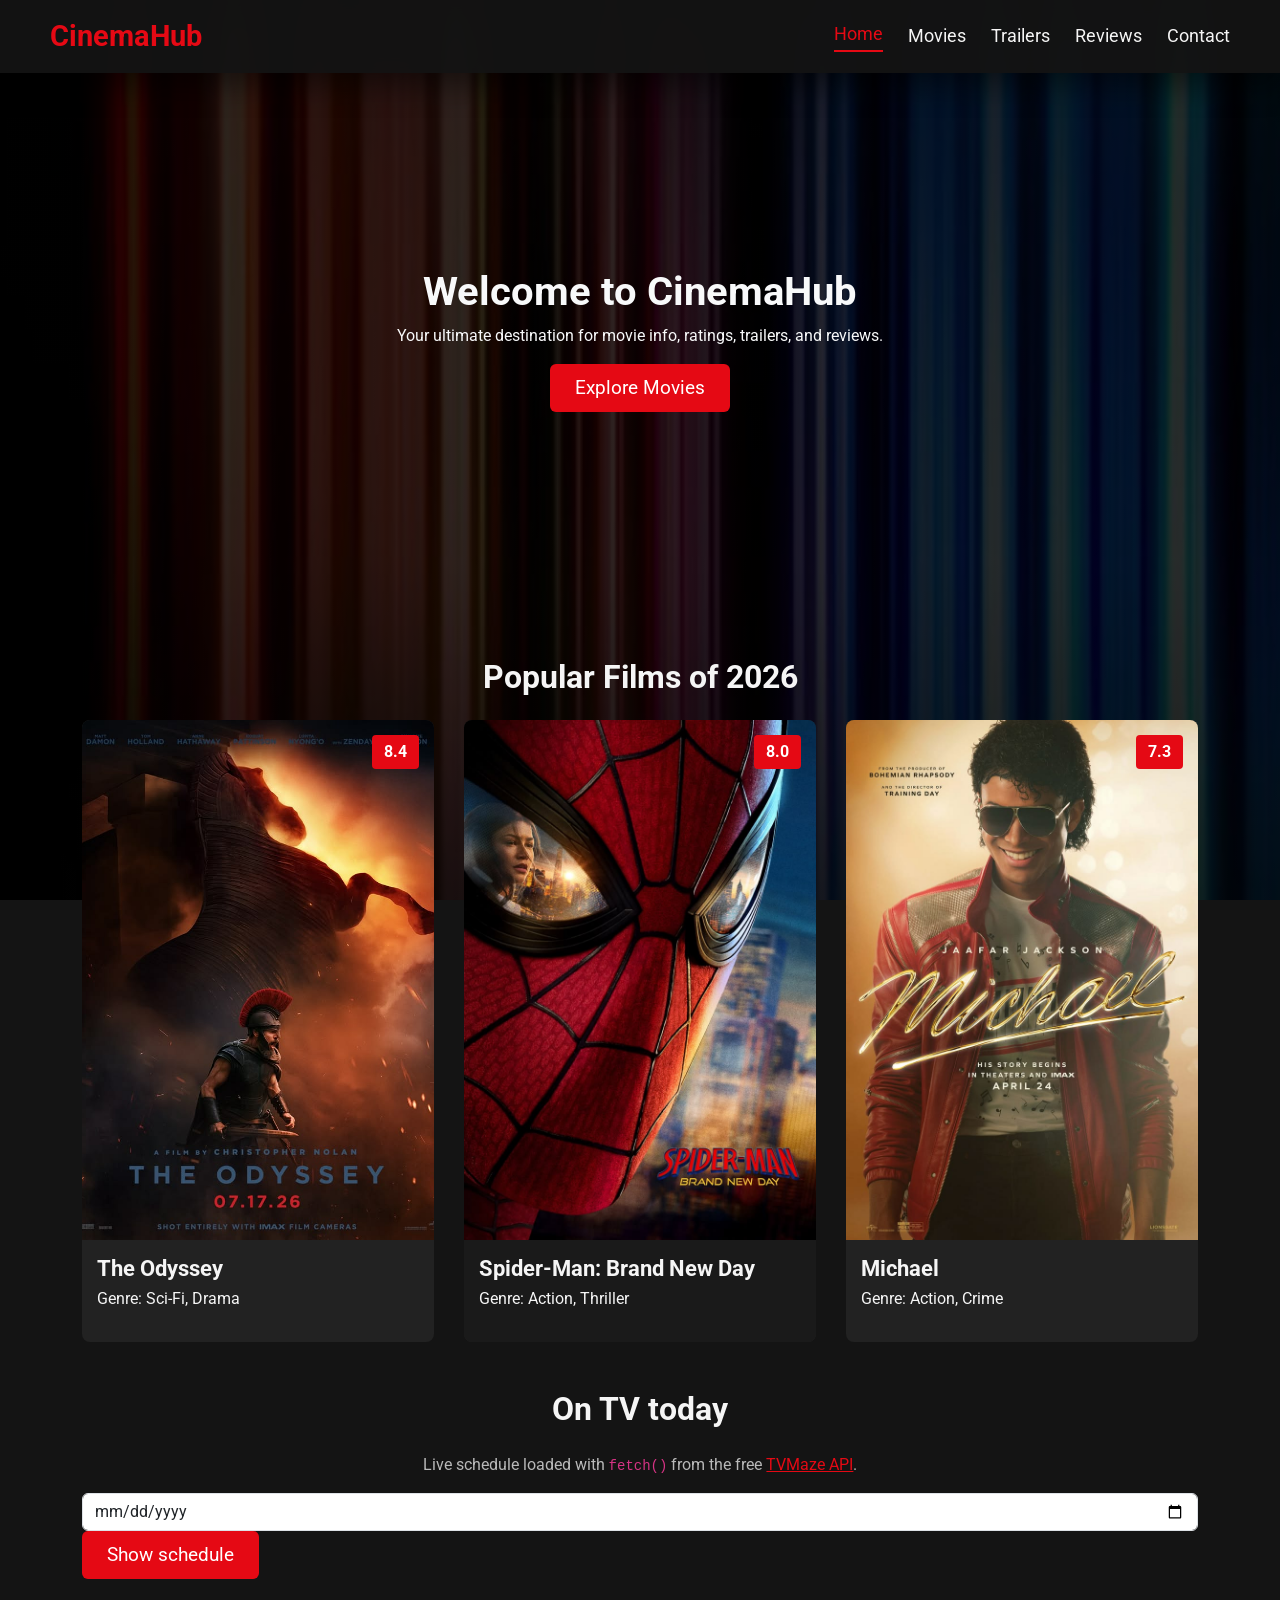
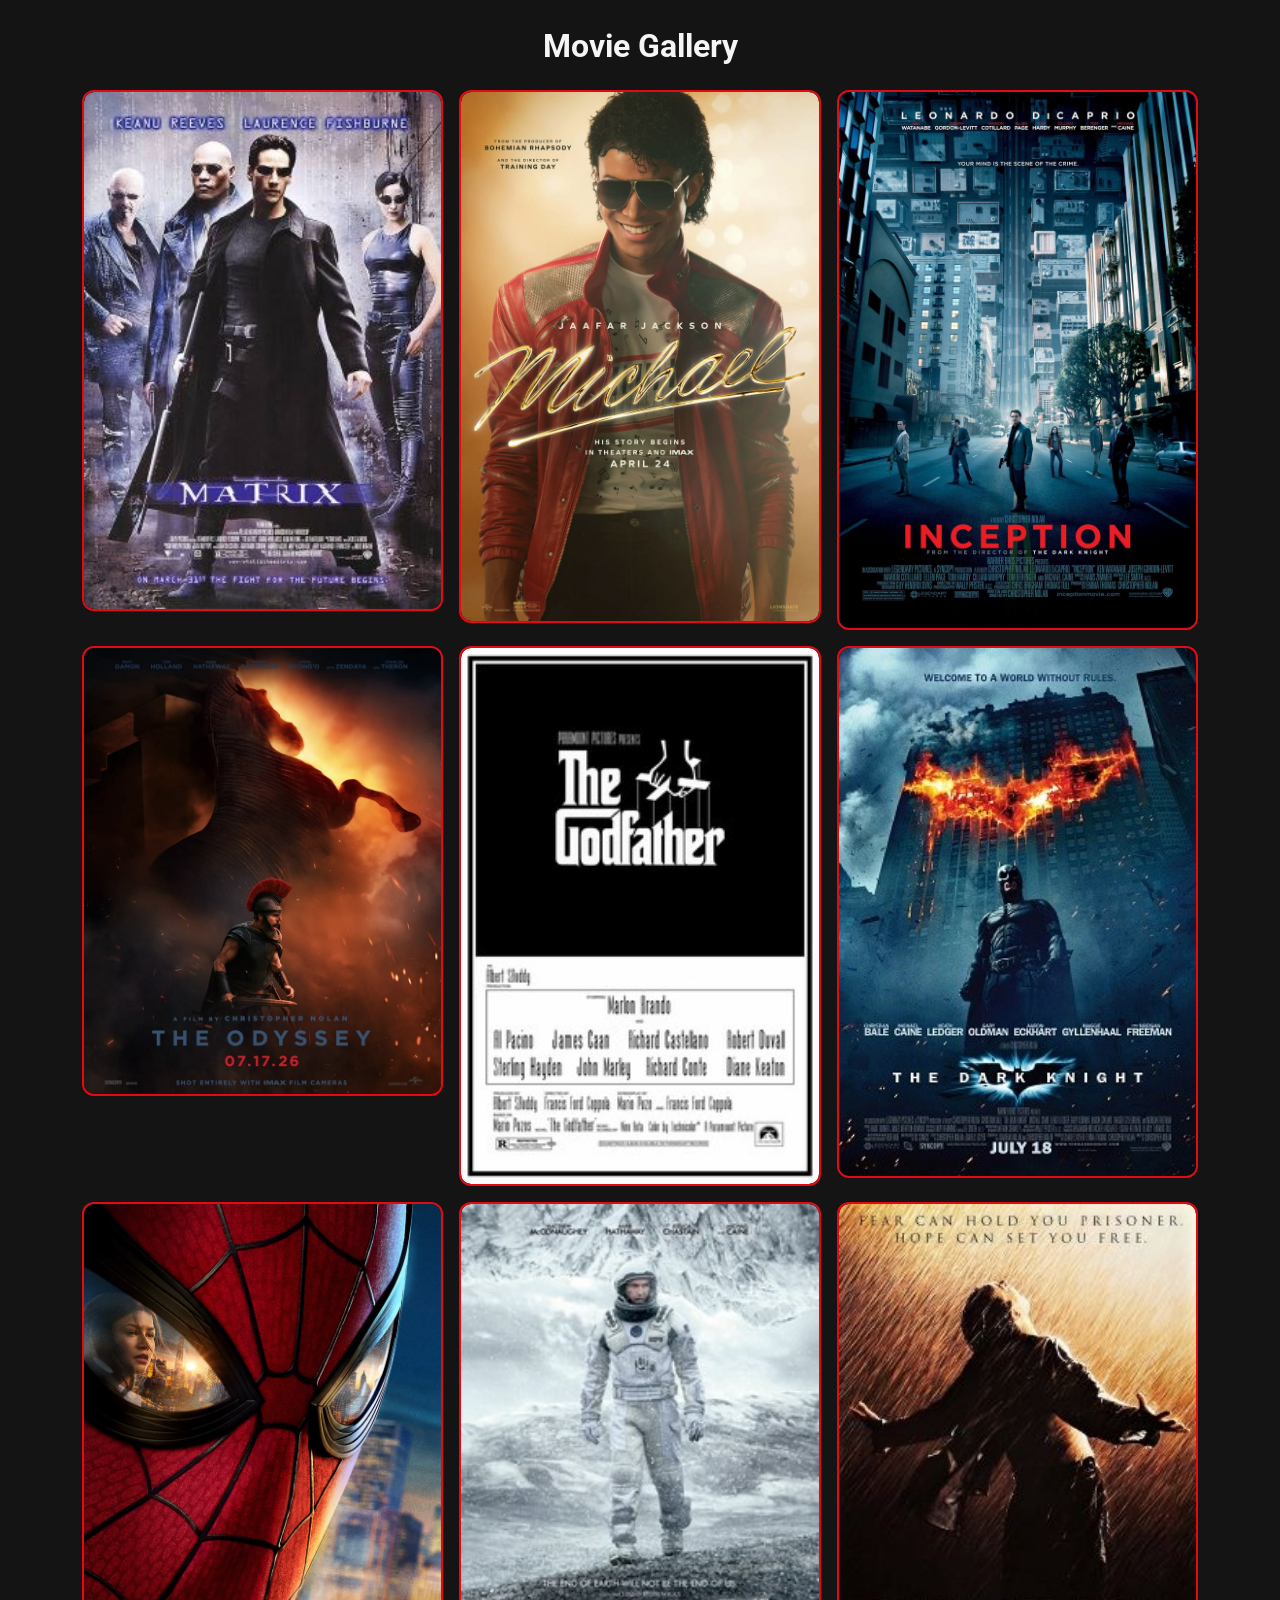
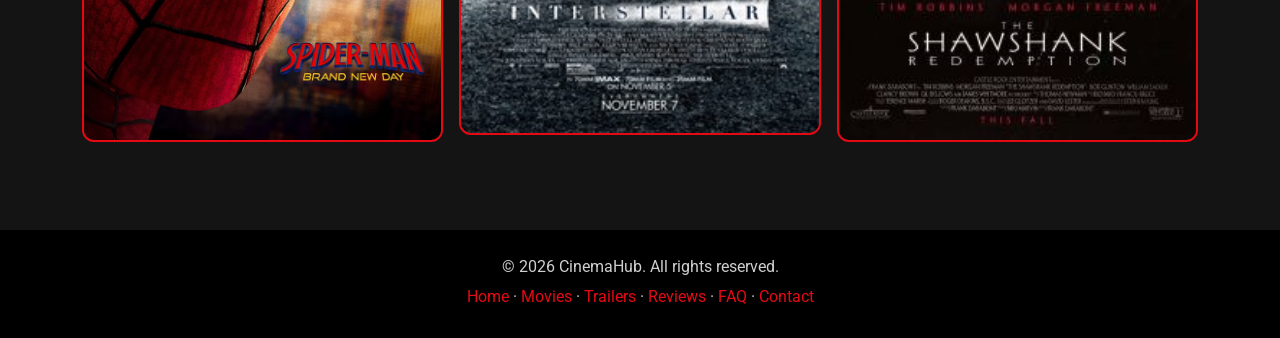
==== commit 9104bf0b: "Put the colors of the site into CSS variables" ====
--- a/index.html
+++ b/index.html
@@ -5,13 +5,13 @@
     <meta name="viewport" content="width=device-width, initial-scale=1.0">
     <meta name="description" content="CinemaHub - movie information website: popular films, gallery, live TV schedule from the TVMaze API.">
     <title>CinemaHub - Home</title>
-    <meta name="version" content="3">
+    <meta name="version" content="2">
 
     <link href="https://cdn.jsdelivr.net/npm/bootstrap@5.3.0/dist/css/bootstrap.min.css" rel="stylesheet">
     <link href="https://fonts.googleapis.com/css2?family=Roboto:wght@400;700&display=swap" rel="stylesheet">
-    <link rel="stylesheet" href="css/style.css?v=3">
+    <link rel="stylesheet" href="css/style.css?v=2">
 
-    <script src="js/theme.js?v=3"></script>
+    <script src="js/theme.js?v=2"></script>
 </head>
 
 <body>
@@ -161,8 +161,8 @@
         </p>
     </footer>
 
-    <script src="js/jquery.min.js?v=3"></script>
-    <script src="js/api.js?v=3"></script>
-    <script src="js/script.js?v=3"></script>
+    <script src="js/jquery.min.js?v=2"></script>
+    <script src="js/api.js?v=2"></script>
+    <script src="js/script.js?v=2"></script>
 </body>
 </html>
--- a/css/style.css
+++ b/css/style.css
@@ -18,20 +18,6 @@
 }
 
 /* Light theme is activated by the data-theme attribute set from js/theme.js */
-html[data-theme="light"] {
-    --main-bg: #f2f4f8;
-    --text-color: #16181d;
-    --muted-color: #4c5158;
-    --accent-color: #d90429;
-    --accent-hover: #b00320;
-    --header-bg: rgba(255, 255, 255, 0.95);
-    --surface: #ffffff;
-    --surface-alt: #f1f3f8;
-    --panel-bg: rgba(255, 255, 255, 0.92);
-    --border-color: #d6d9e0;
-    --overlay: rgba(255, 255, 255, 0.82);
-    --shadow: 0 12px 30px rgba(16, 20, 28, 0.12);
-}
 
 /* Base layout */
 body {
@@ -73,32 +59,10 @@
 }
 
 /* Bootstrap dark components adapted to the light theme */
-html[data-theme="light"] .table-dark {
-    --bs-table-bg: #ffffff;
-    --bs-table-color: #16181d;
-    --bs-table-striped-bg: #f4f6fa;
-    --bs-table-striped-color: #16181d;
-    --bs-table-hover-bg: #e9ecf3;
-    --bs-table-hover-color: #16181d;
-    --bs-border-color: #d6d9e0;
-}
-
-html[data-theme="light"] .btn-outline-light {
-    color: #16181d;
-    border-color: #16181d;
-}
-
-html[data-theme="light"] .btn-outline-light:hover {
-    background-color: #16181d;
-    color: #ffffff;
-}
+
+
 
 /* The hero text is white on the dark theme, so it has to follow the text colour */
-html[data-theme="light"] .hero h1,
-html[data-theme="light"] .hero p,
-html[data-theme="light"] .hero .text-light {
-    color: var(--text-color) !important;
-}
 
 /* Header & navigation */
 .header {
@@ -152,68 +116,6 @@
     color: var(--accent-color);
     border-bottom: 2px solid var(--accent-color);
     padding-bottom: 3px;
-}
-
-/* Theme toggle & user menu */
-.nav-actions {
-    display: flex;
-    align-items: center;
-    gap: 12px;
-}
-
-.theme-toggle {
-    width: 42px;
-    height: 42px;
-    border-radius: 50%;
-    border: 1px solid var(--border-color);
-    background-color: var(--surface);
-    color: var(--text-color);
-    font-size: 1.15rem;
-    line-height: 1;
-    cursor: pointer;
-    transition: transform 0.2s ease, background-color 0.3s ease, color 0.3s ease;
-}
-
-.theme-toggle:hover {
-    transform: rotate(20deg) scale(1.08);
-    border-color: var(--accent-color);
-}
-
-.user-menu {
-    display: flex;
-    align-items: center;
-    gap: 10px;
-}
-
-.user-chip {
-    display: flex;
-    align-items: center;
-    gap: 10px;
-    padding: 5px 12px 5px 6px;
-    border-radius: 30px;
-    border: 1px solid var(--border-color);
-    background-color: var(--surface);
-}
-
-.user-avatar {
-    width: 32px;
-    height: 32px;
-    border-radius: 50%;
-    background-color: var(--accent-color);
-    color: #fff;
-    font-weight: 700;
-    display: inline-flex;
-    align-items: center;
-    justify-content: center;
-    font-size: 0.95rem;
-}
-
-.user-name {
-    font-size: 0.95rem;
-    max-width: 140px;
-    overflow: hidden;
-    text-overflow: ellipsis;
-    white-space: nowrap;
 }
 
 /* Buttons, sections & shared components */
@@ -429,240 +331,6 @@
     right: 20px;
 }
 
-/* Forms, tables & account panel */
-.form-panel {
-    background-color: var(--panel-bg);
-    border: 1px solid var(--border-color);
-    border-radius: var(--radius);
-    padding: 25px;
-}
-
-.form-control,
-.form-select {
-    background-color: var(--surface-alt);
-    border: 1px solid var(--border-color);
-    color: var(--text-color);
-}
-
-.form-control::placeholder {
-    color: var(--muted-color);
-}
-
-.form-control:focus,
-.form-select:focus {
-    background-color: var(--surface-alt);
-    border-color: var(--accent-color);
-    color: var(--text-color);
-    box-shadow: 0 0 0 0.2rem rgba(229, 9, 20, 0.2);
-}
-
-.form-label {
-    color: var(--text-color);
-}
-
-.form-text,
-small {
-    color: var(--muted-color);
-}
-
-.form-control.is-valid,
-.form-select.is-valid {
-    border-color: #28a745;
-}
-
-.form-control.is-invalid {
-    border-color: #dc3545;
-}
-
-.modal-content {
-    background-color: var(--surface);
-    color: var(--text-color);
-    border: 1px solid var(--border-color);
-}
-
-.modal-header,
-.modal-footer {
-    border-color: var(--border-color);
-}
-
-.modal-backdrop.show {
-    opacity: 0.75;
-}
-
-.account-card {
-    display: flex;
-    align-items: center;
-    gap: 18px;
-    flex-wrap: wrap;
-}
-
-.account-card .account-avatar {
-    width: 60px;
-    height: 60px;
-    border-radius: 50%;
-    background-color: var(--accent-color);
-    color: #fff;
-    font-size: 1.6rem;
-    font-weight: 700;
-    display: inline-flex;
-    align-items: center;
-    justify-content: center;
-    flex-shrink: 0;
-}
-
-.locked-hint {
-    border-left: 3px solid var(--accent-color);
-    padding-left: 12px;
-    color: var(--muted-color);
-}
-
-/* FAQ accordion */
-.faq-list {
-    display: flex;
-    flex-direction: column;
-    gap: 12px;
-}
-
-.faq-item {
-    border: 1px solid var(--border-color);
-    border-radius: var(--radius);
-    background-color: var(--panel-bg);
-    overflow: hidden;
-}
-
-.faq-question {
-    width: 100%;
-    display: flex;
-    justify-content: space-between;
-    align-items: center;
-    gap: 15px;
-
-    padding: 16px 20px;
-    background: transparent;
-    border: none;
-    color: var(--text-color);
-    font-size: 1.05rem;
-    font-weight: 500;
-    text-align: left;
-    cursor: pointer;
-    transition: background-color 0.25s ease;
-}
-
-.faq-question:hover {
-    background-color: var(--surface-alt);
-}
-
-.faq-toggle {
-    flex-shrink: 0;
-    width: 32px;
-    height: 32px;
-    border-radius: 50%;
-    background-color: var(--accent-color);
-    color: #fff;
-    font-size: 1.2rem;
-    font-weight: 700;
-    line-height: 32px;
-    text-align: center;
-}
-
-.faq-answer {
-    display: none;
-    padding: 0 20px 18px;
-    color: var(--muted-color);
-}
-
-.faq-answer p {
-    margin-bottom: 0;
-}
-
-.faq-toolbar {
-    display: flex;
-    gap: 10px;
-    justify-content: flex-end;
-    margin-bottom: 18px;
-}
-
-/* API (TVMaze) blocks */
-.api-panel {
-    background-color: var(--panel-bg);
-    border: 1px solid var(--border-color);
-    border-radius: var(--radius);
-    padding: 25px;
-}
-
-.api-search {
-    display: flex;
-    flex-wrap: wrap;
-    gap: 12px;
-}
-
-.api-search input[type="search"],
-.api-search input[type="date"] {
-    flex: 1 1 240px;
-}
-
-.api-status {
-    margin: 15px 0;
-    min-height: 24px;
-    font-weight: 500;
-}
-
-.api-status.loading {
-    color: var(--muted-color);
-}
-
-.api-status.error {
-    color: #ff6b6b;
-}
-
-.api-status.success {
-    color: #51cf66;
-}
-
-.api-summary {
-    font-size: 0.9rem;
-    color: var(--muted-color);
-    display: -webkit-box;
-    -webkit-line-clamp: 3;
-    -webkit-box-orient: vertical;
-    overflow: hidden;
-}
-
-.schedule-list {
-    display: flex;
-    flex-direction: column;
-    gap: 10px;
-}
-
-.schedule-item {
-    display: flex;
-    gap: 15px;
-    align-items: center;
-    padding: 12px 15px;
-    border: 1px solid var(--border-color);
-    border-radius: var(--radius);
-    background-color: var(--surface-alt);
-}
-
-.schedule-time {
-    font-weight: 700;
-    color: var(--accent-color);
-    min-width: 90px;
-}
-
-.skeleton {
-    background: linear-gradient(90deg, var(--surface-alt) 25%, var(--surface) 50%, var(--surface-alt) 75%);
-    background-size: 200% 100%;
-    animation: skeletonLoading 1.4s infinite;
-    border-radius: var(--radius);
-    height: 300px;
-}
-
-@keyframes skeletonLoading {
-    0% { background-position: 200% 0; }
-    100% { background-position: -200% 0; }
-}
-
 /* Footer */
 .footer {
     background-color: #000;
@@ -672,9 +340,6 @@
     text-align: center;
 }
 
-html[data-theme="light"] .footer {
-    background-color: #1b1e24;
-}
 
 .footer p {
     margin-bottom: 6px;
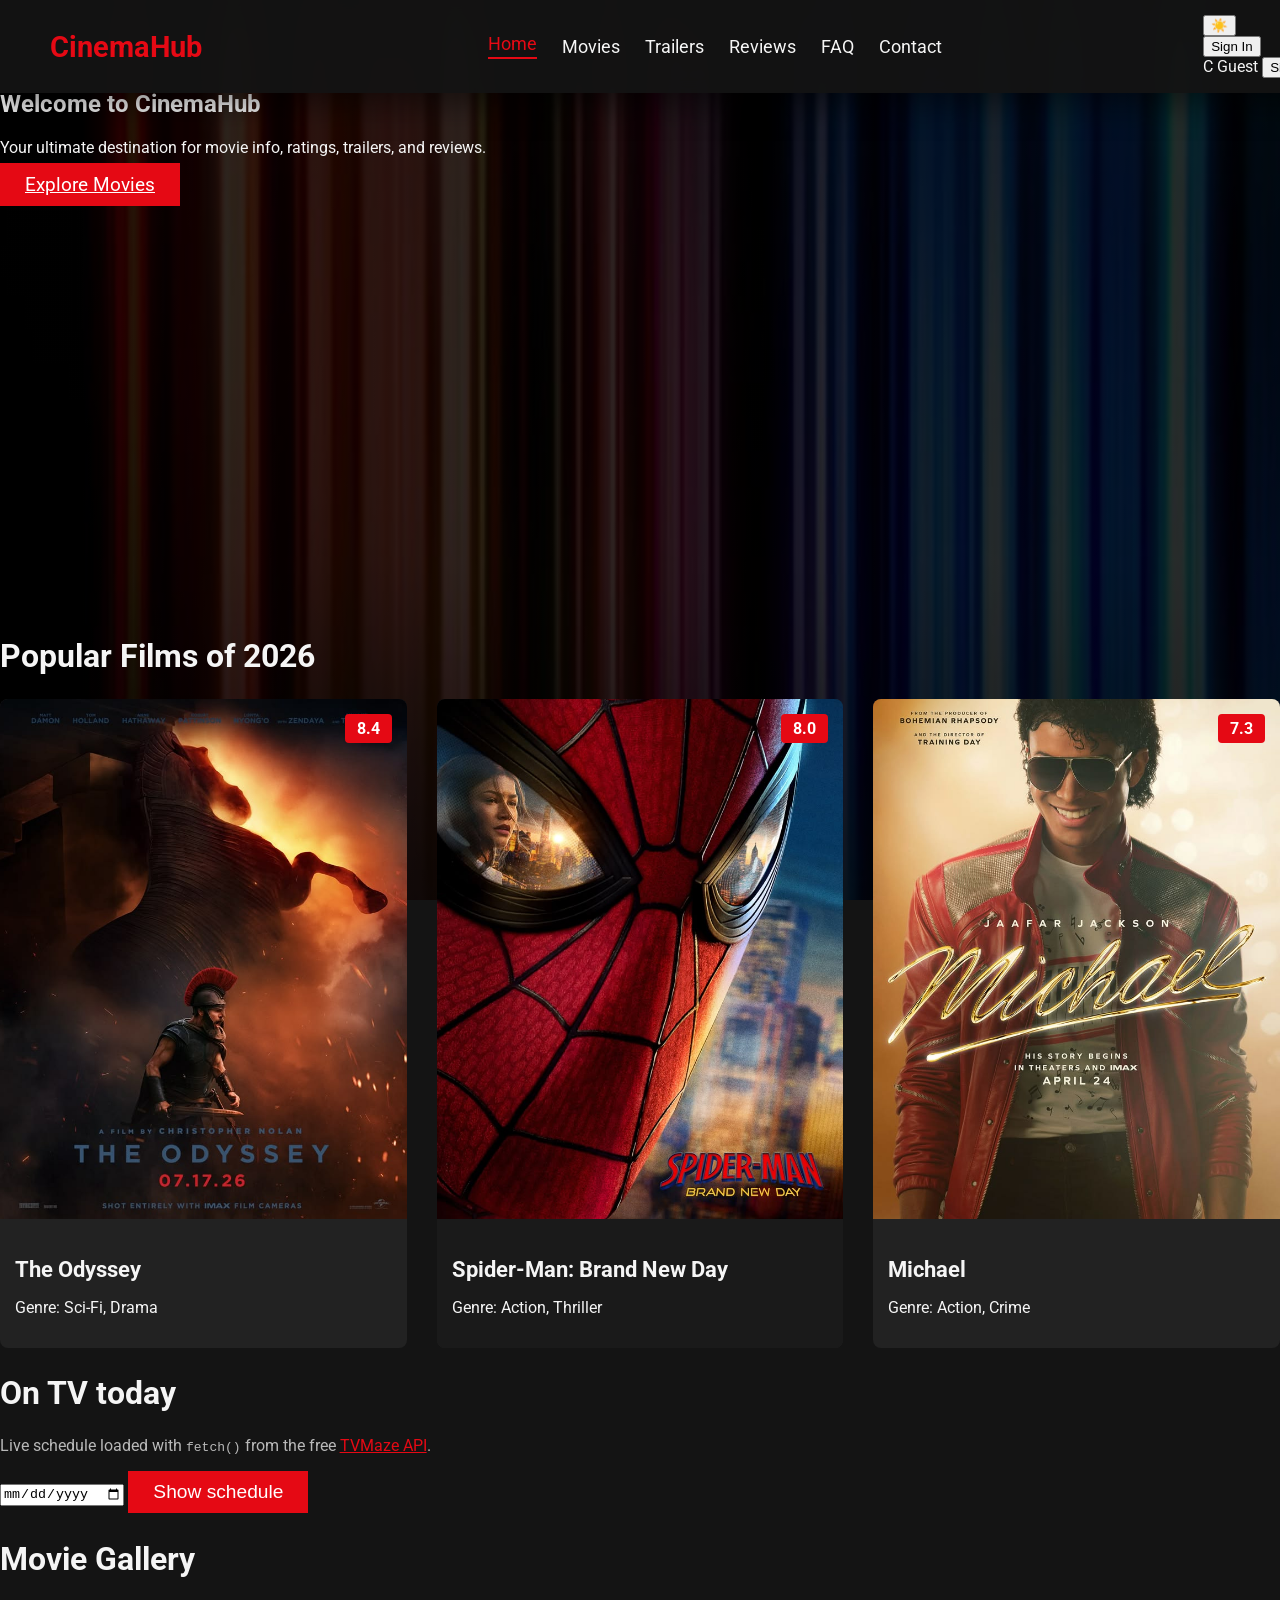
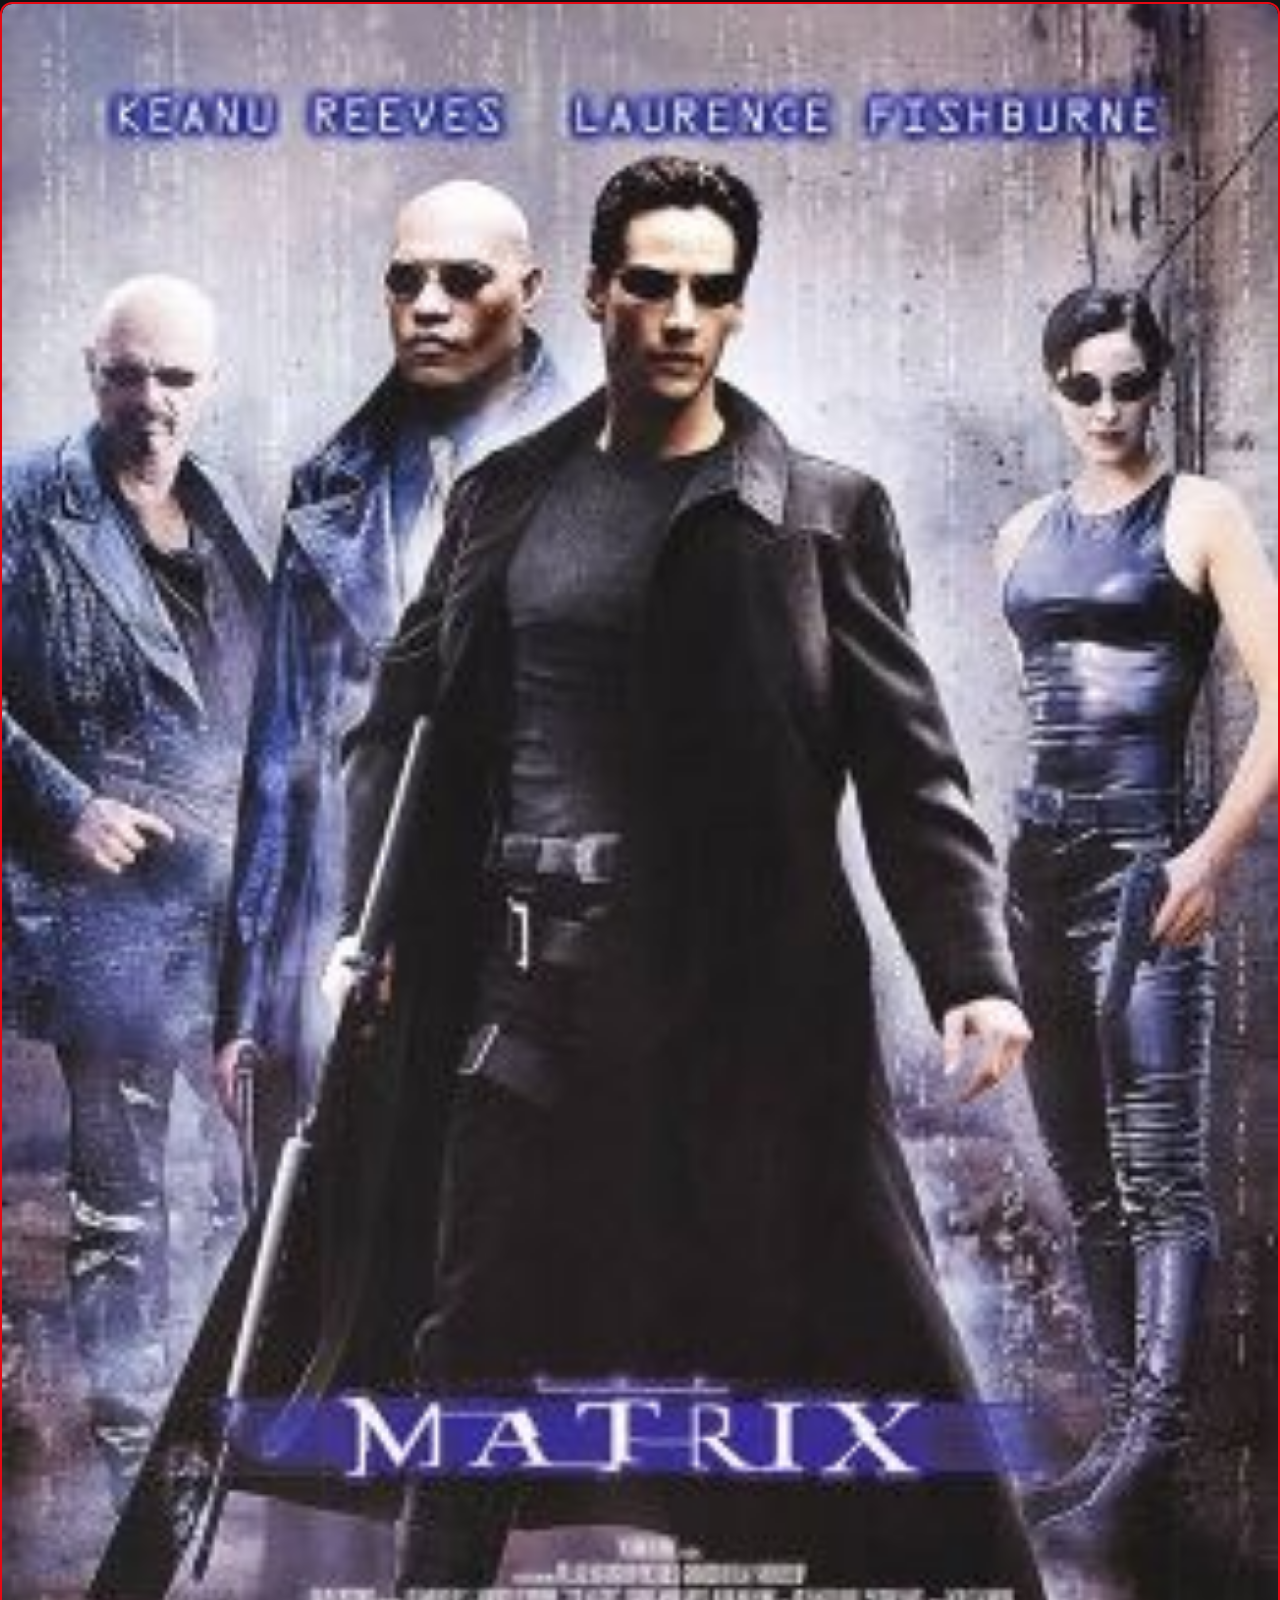
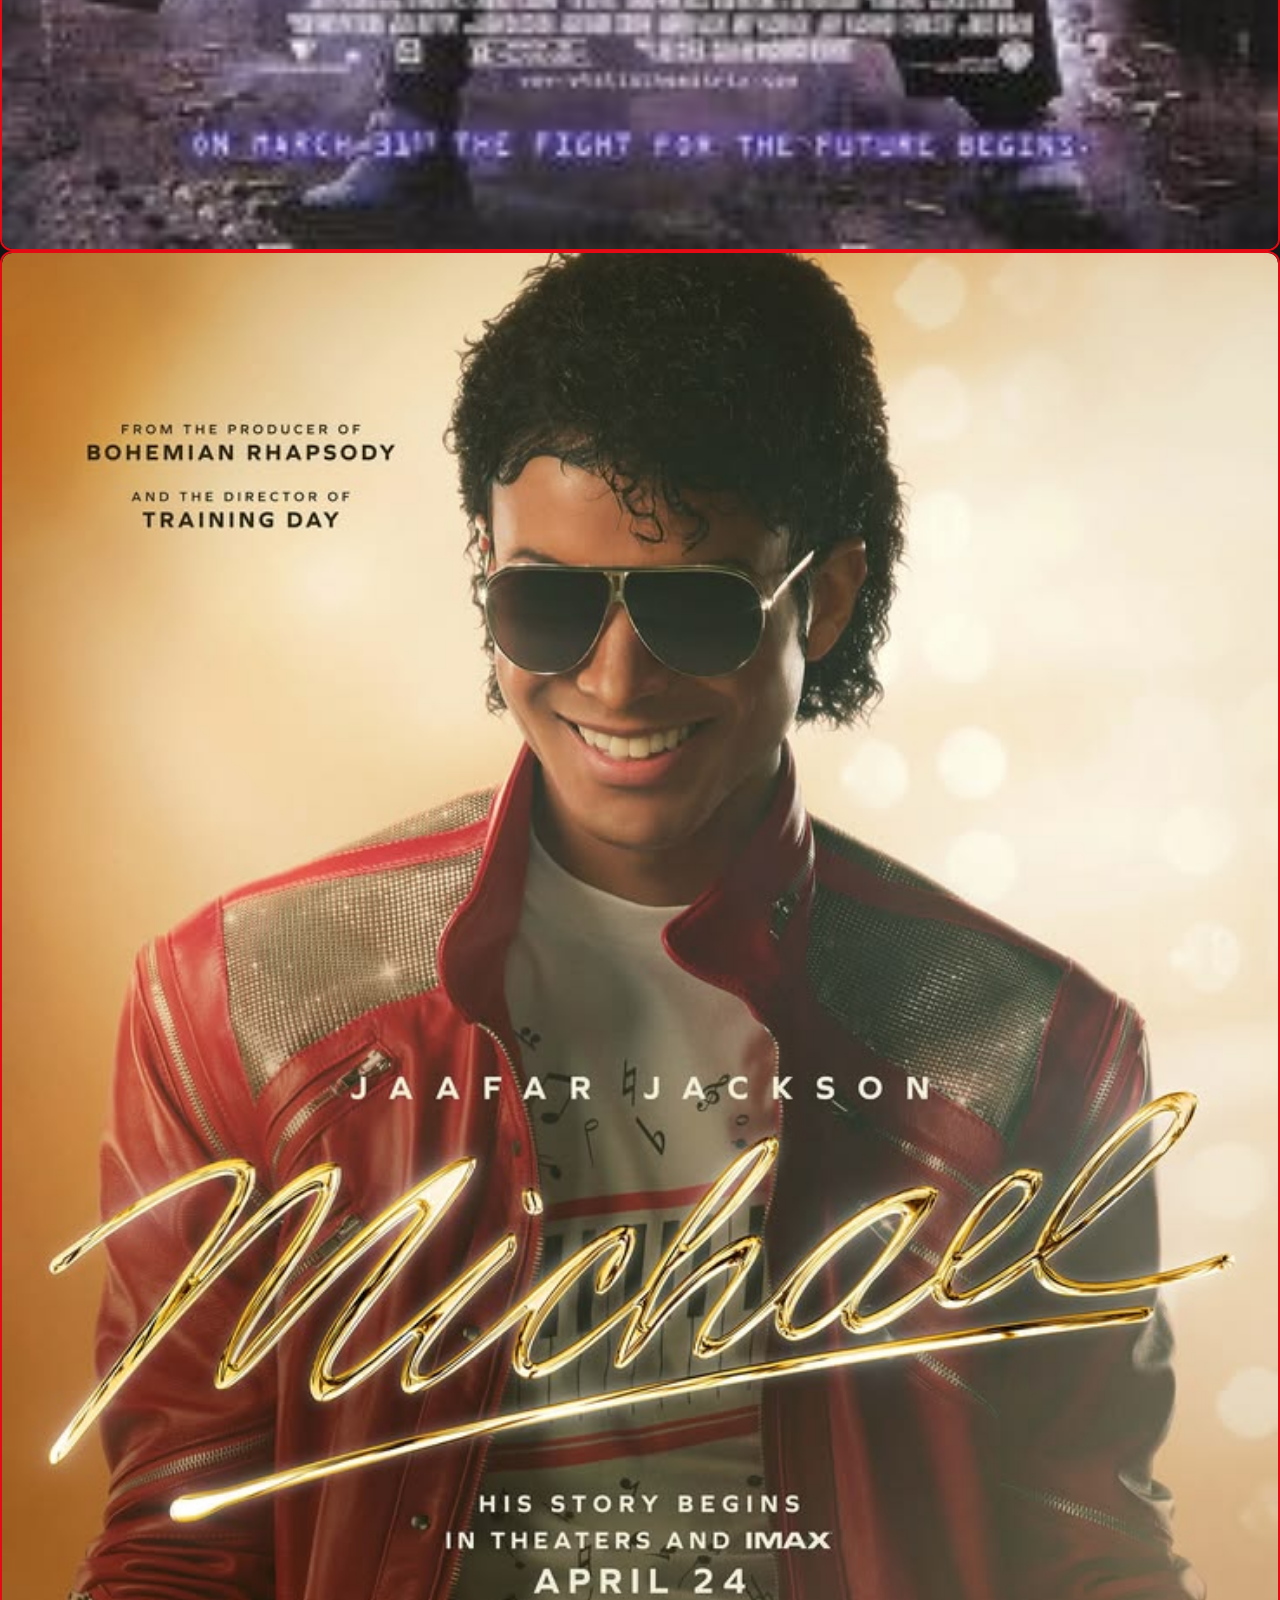
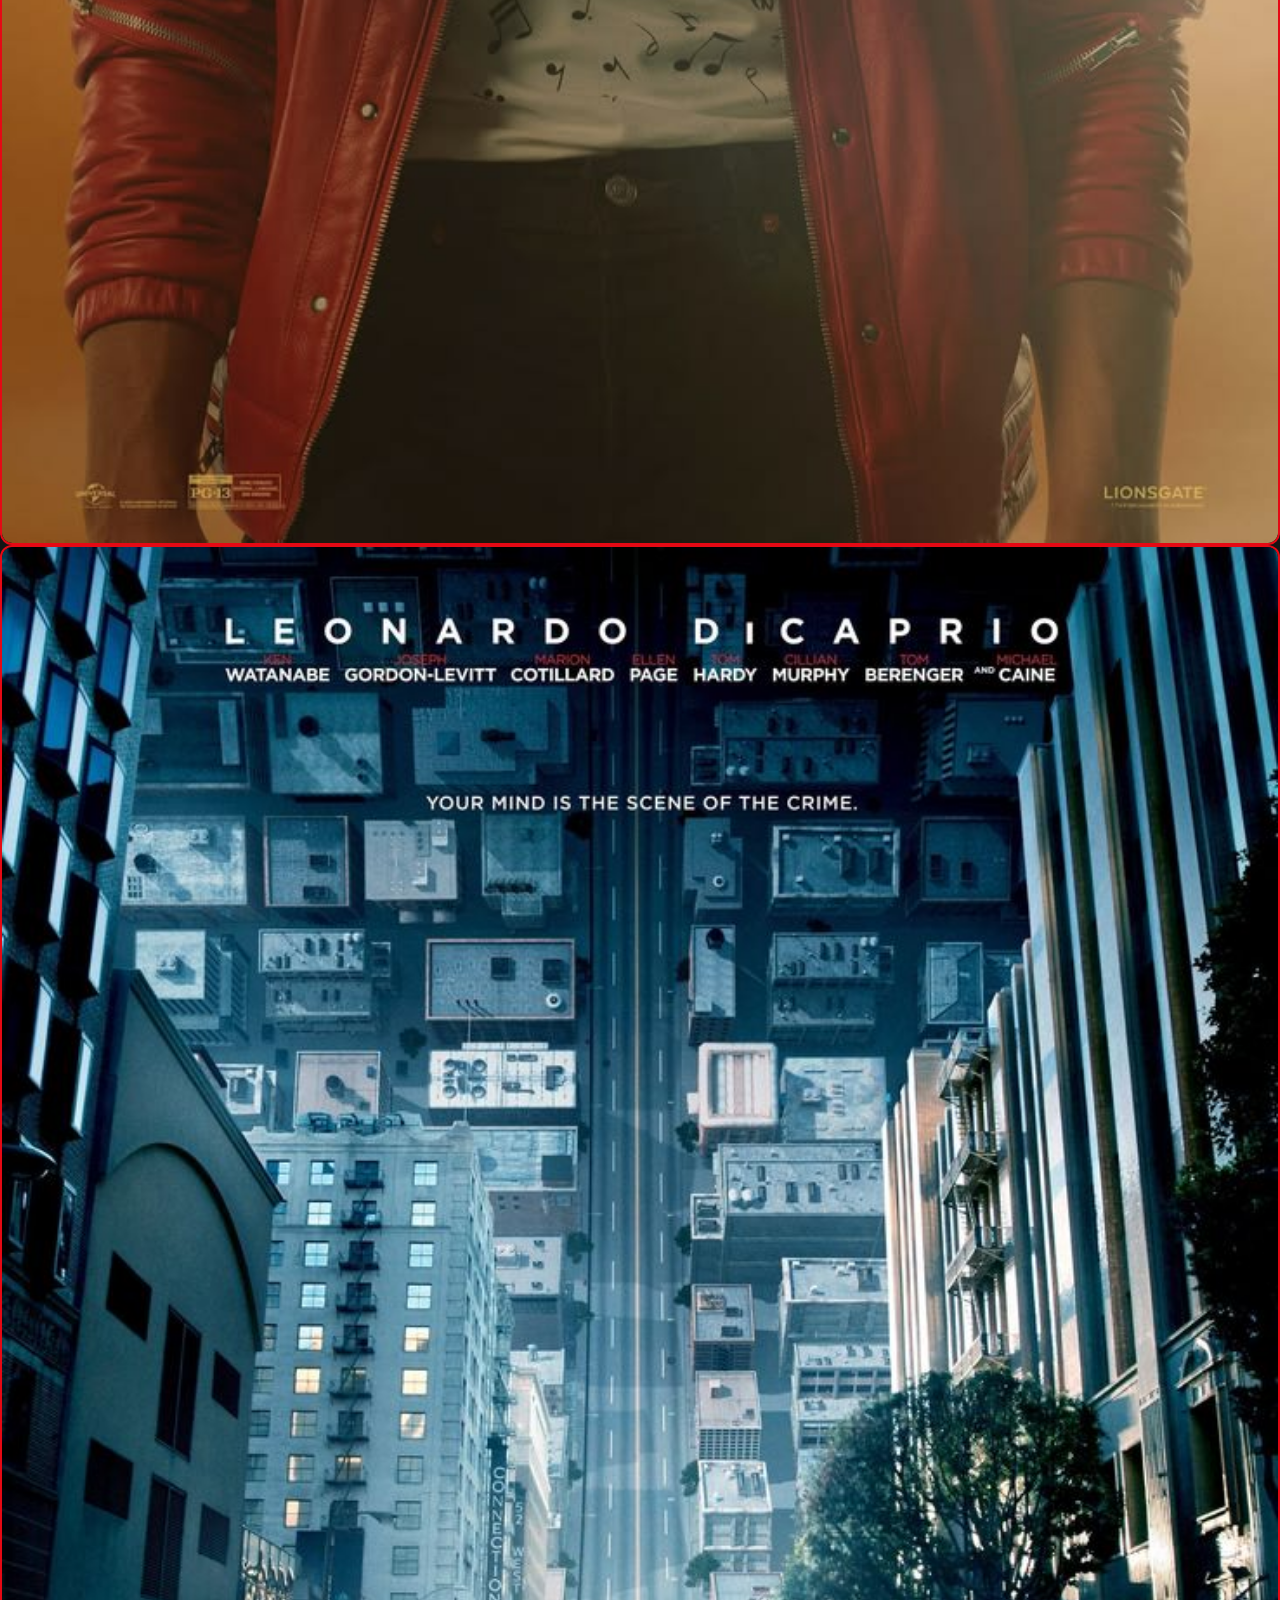
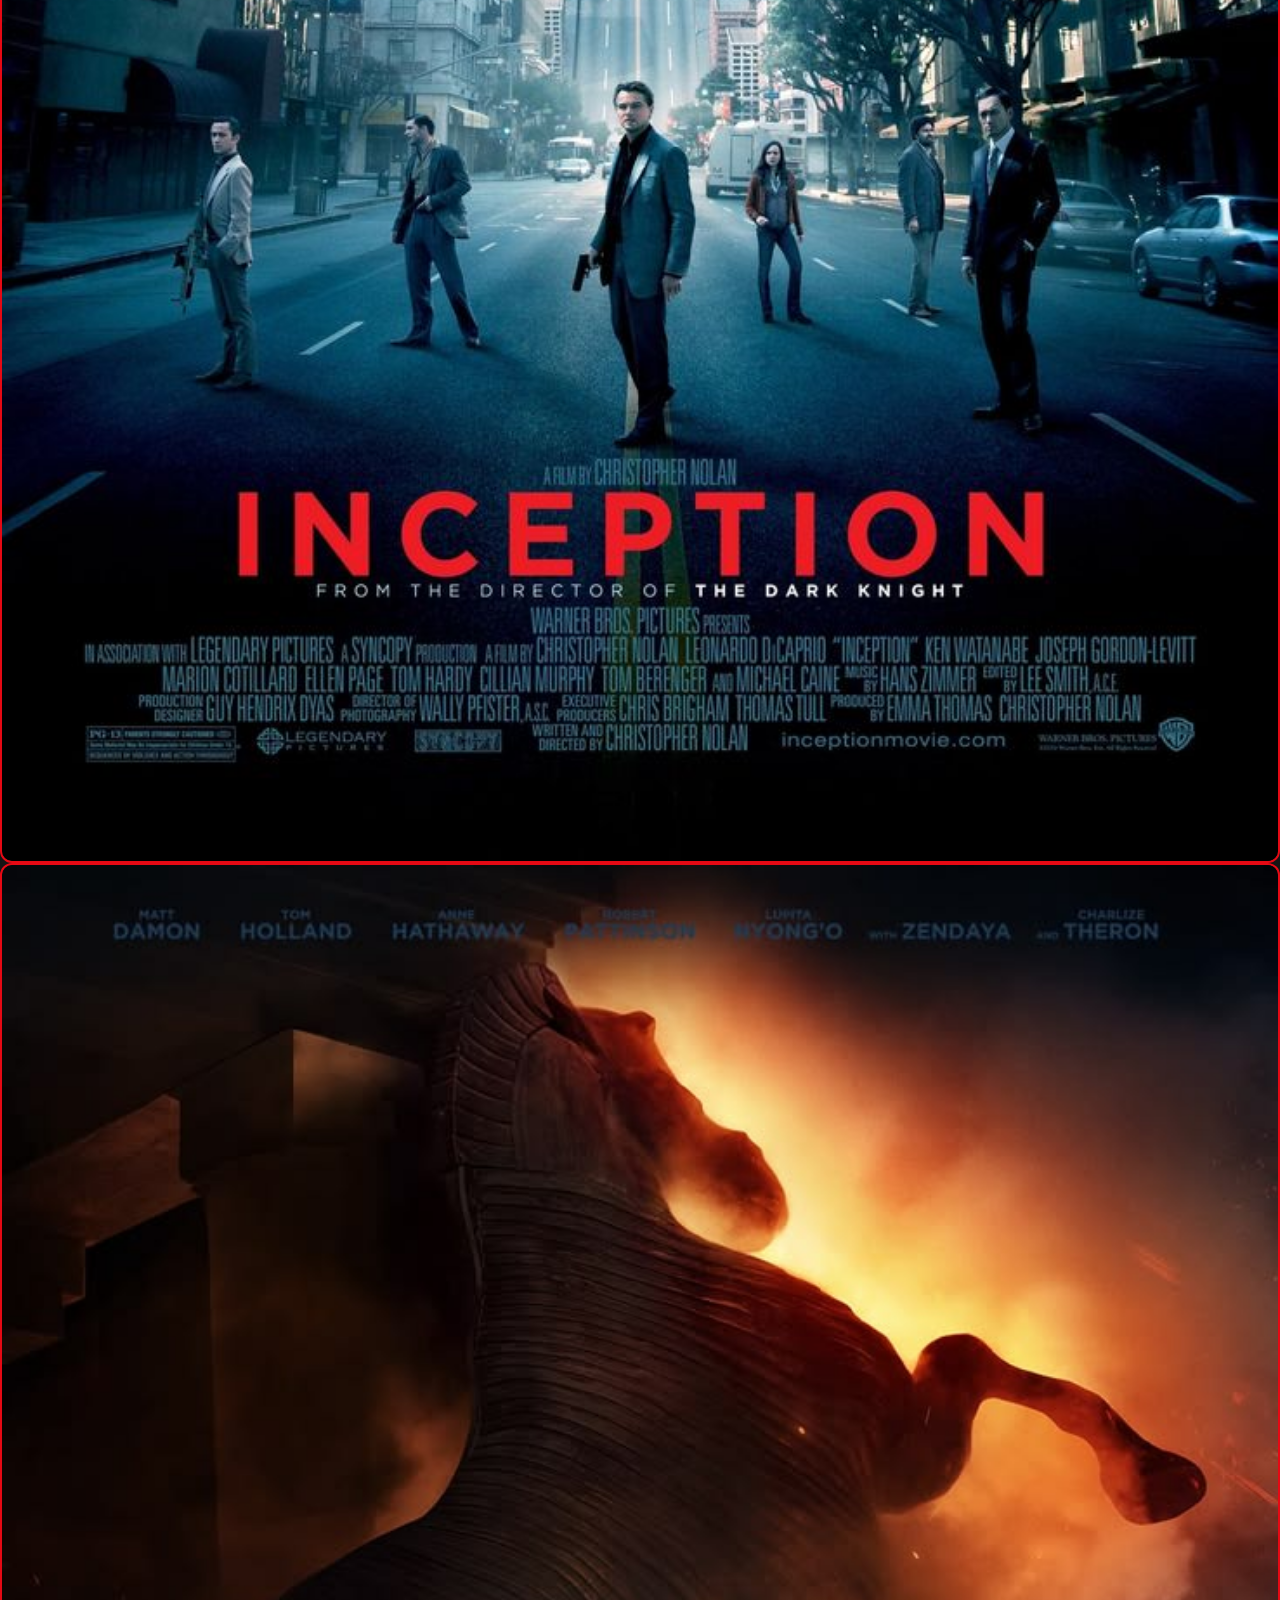
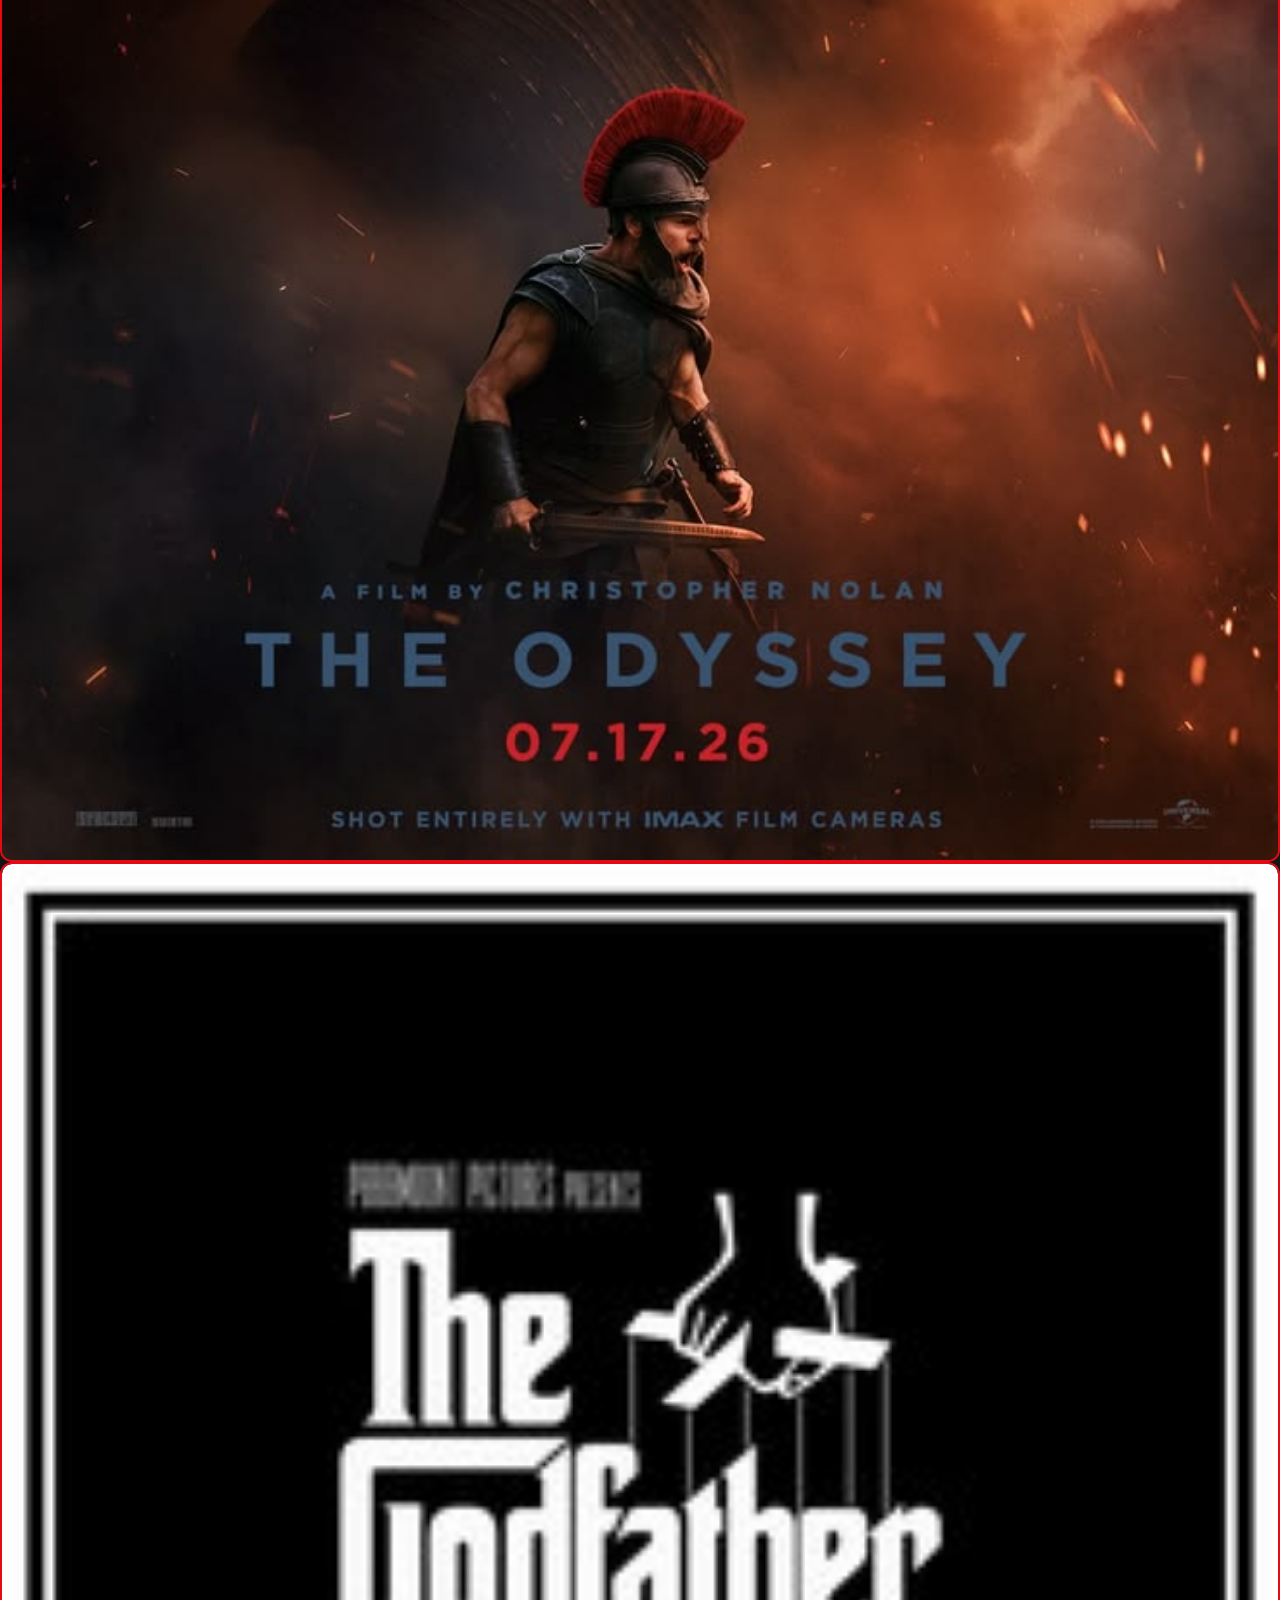
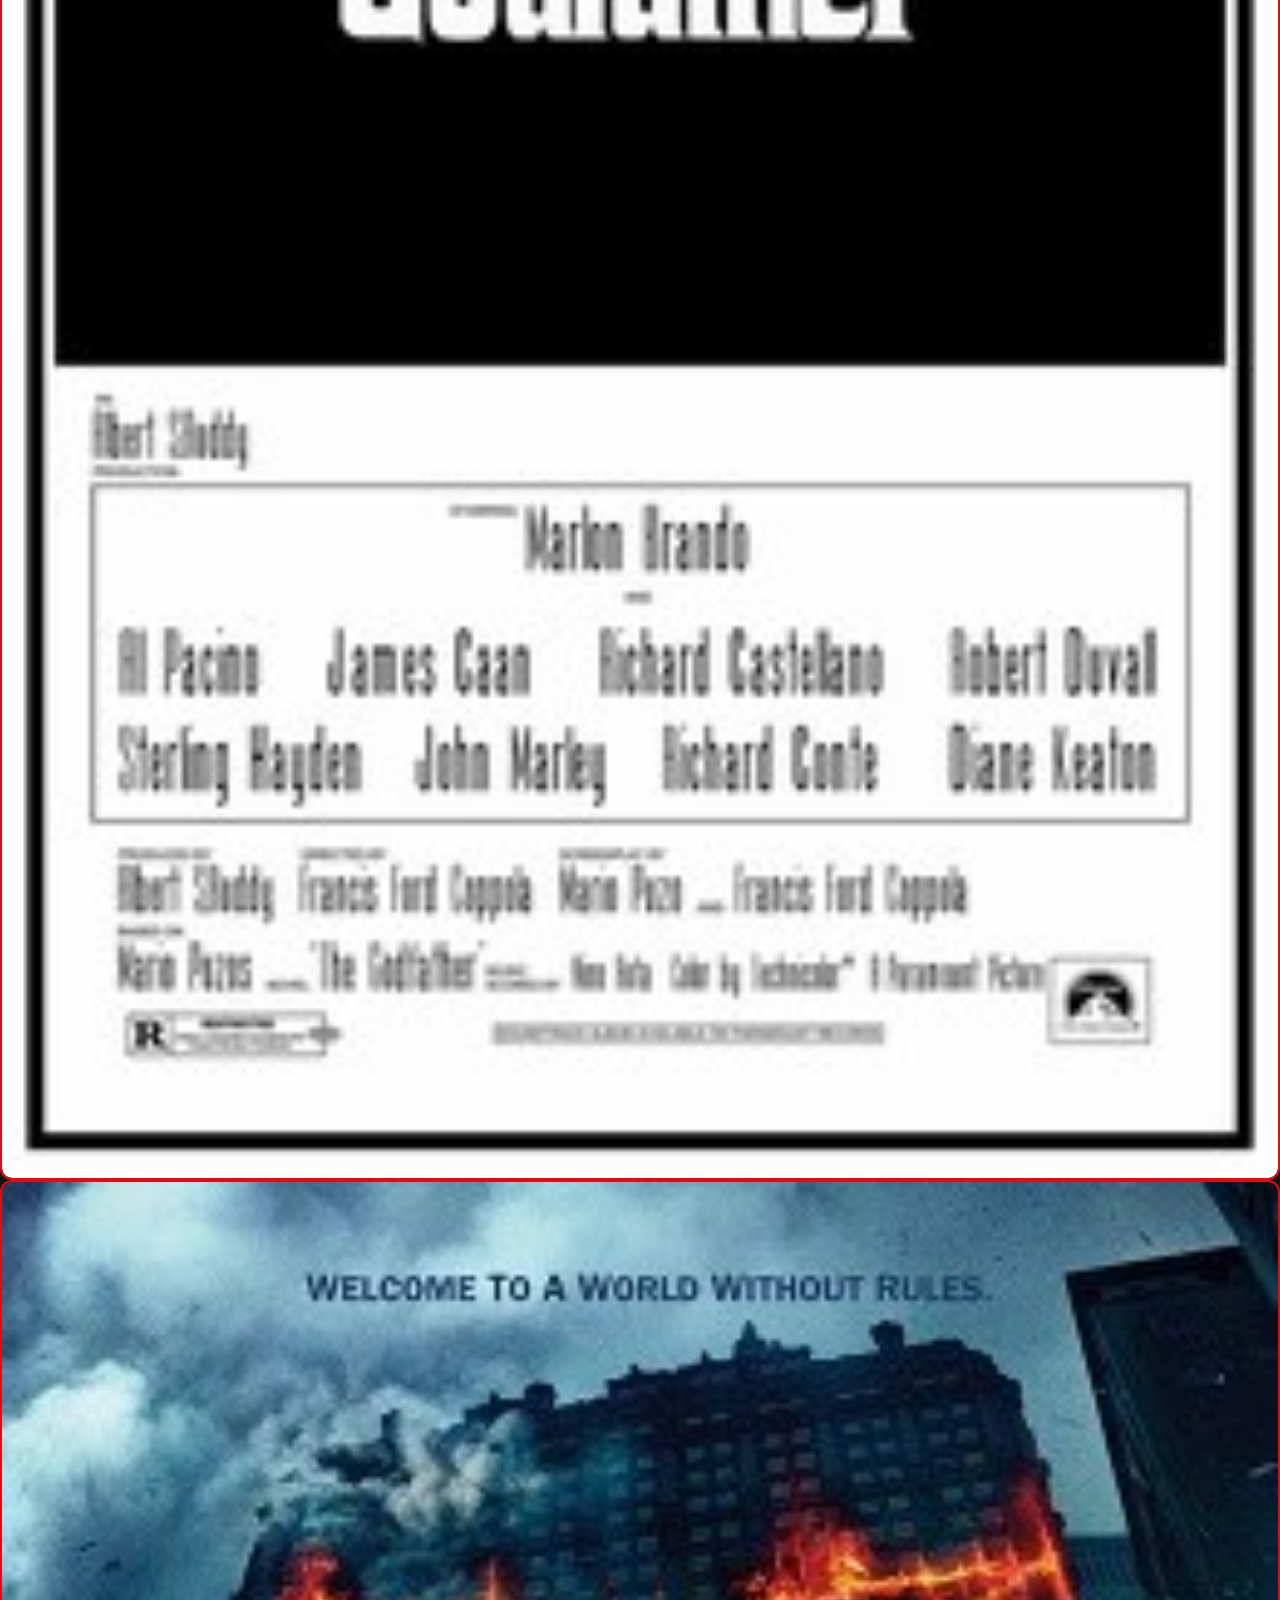
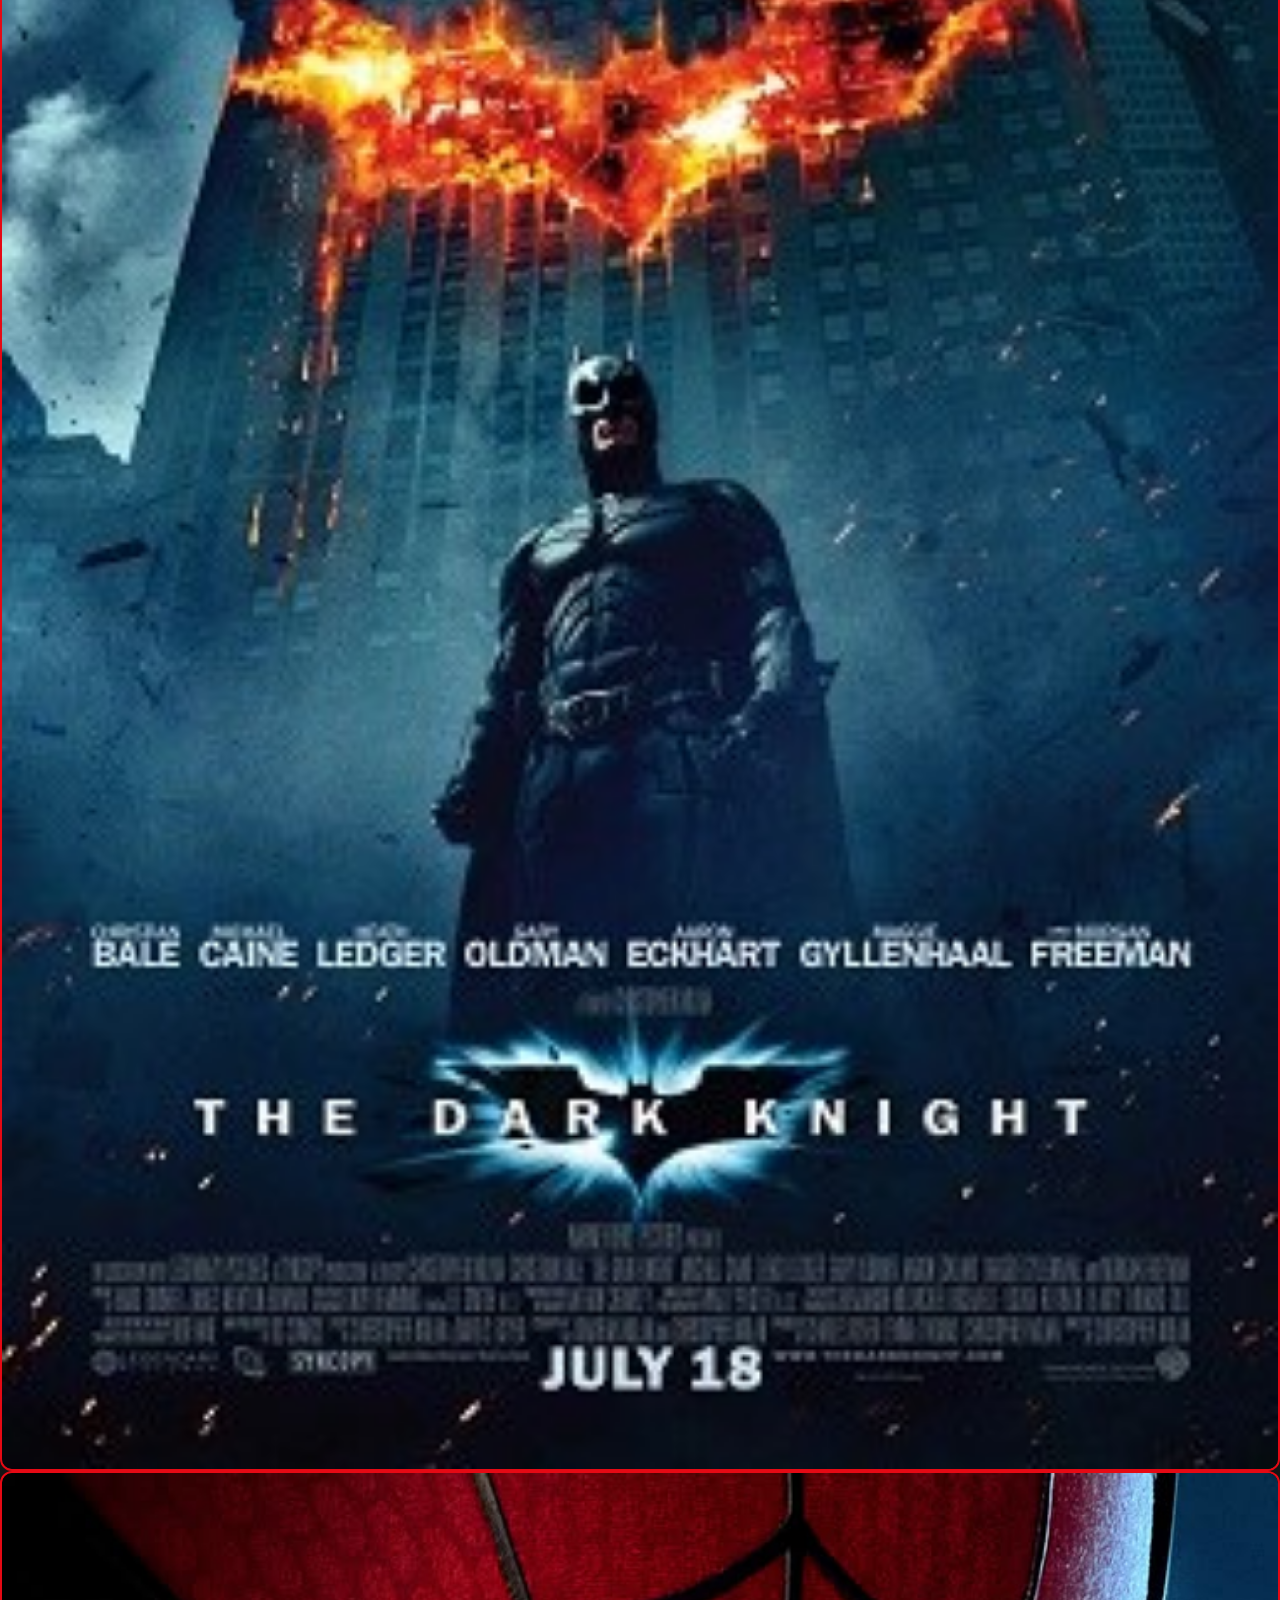
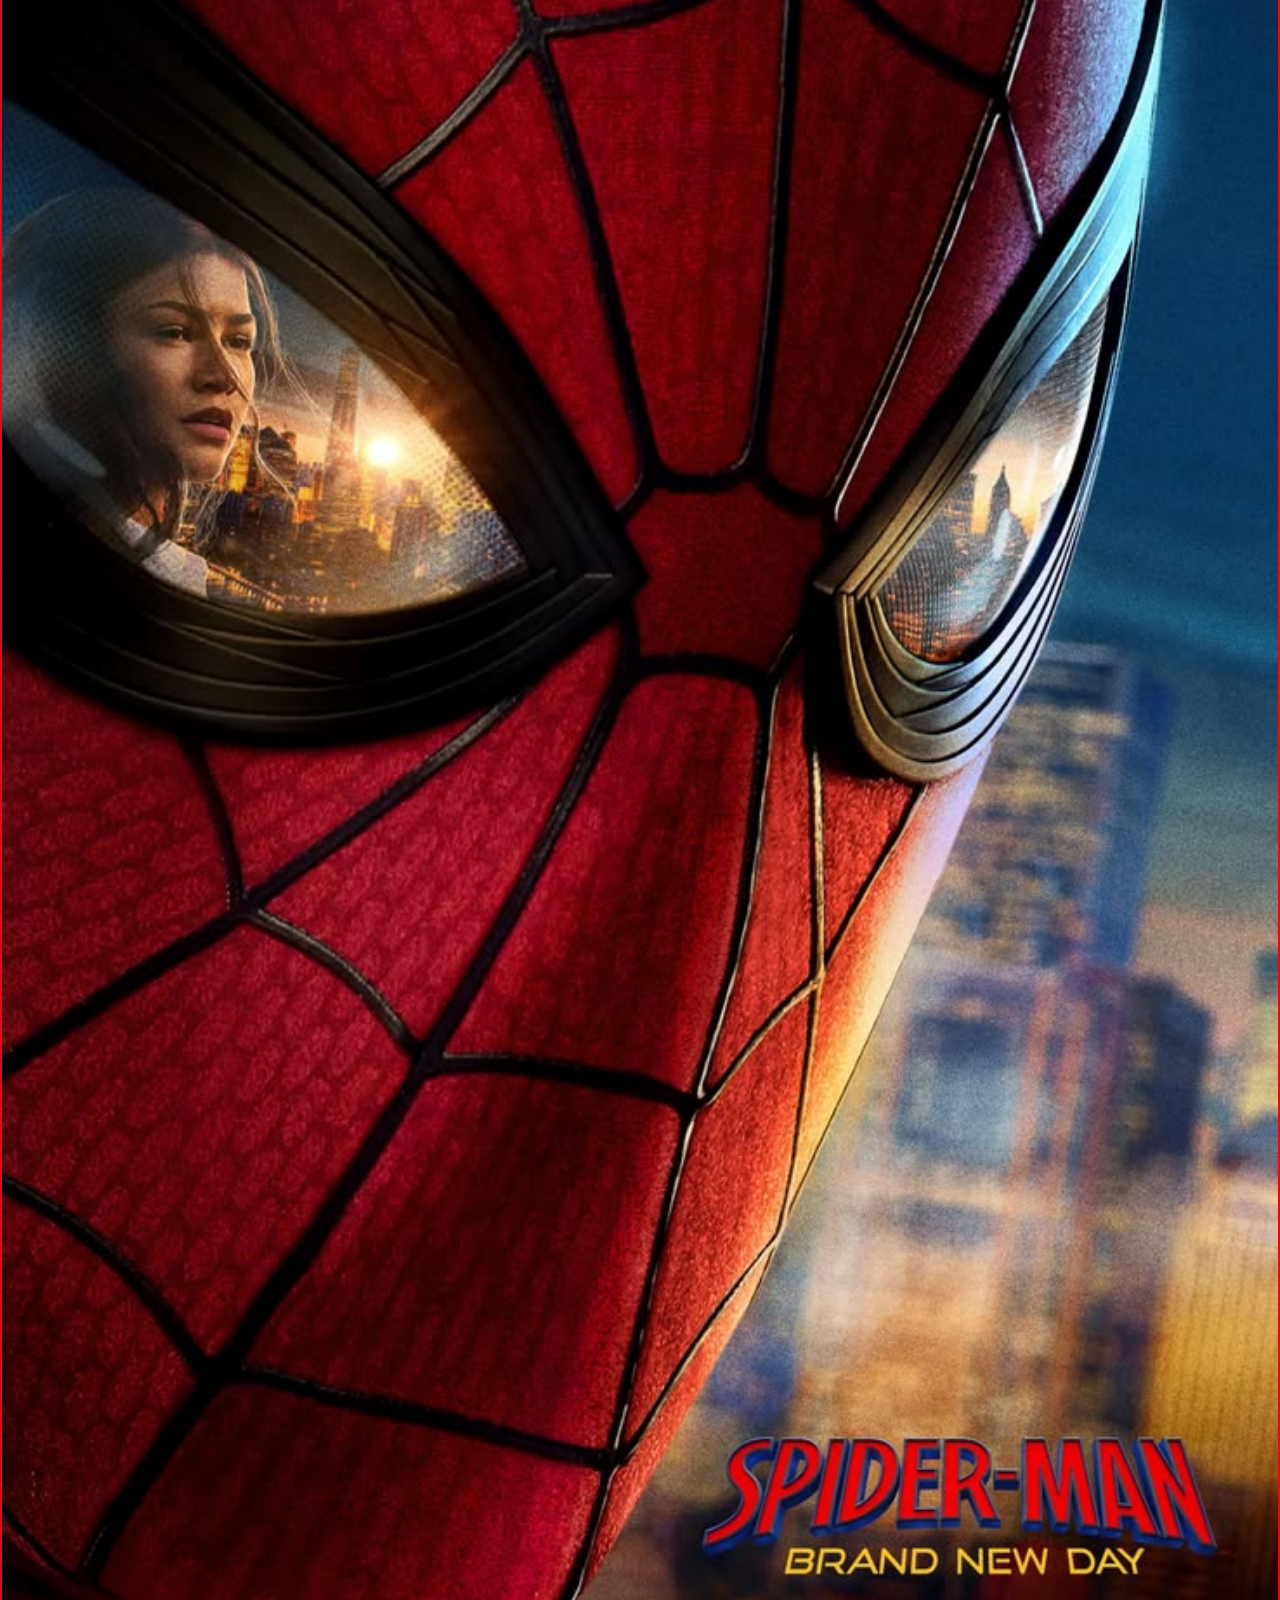
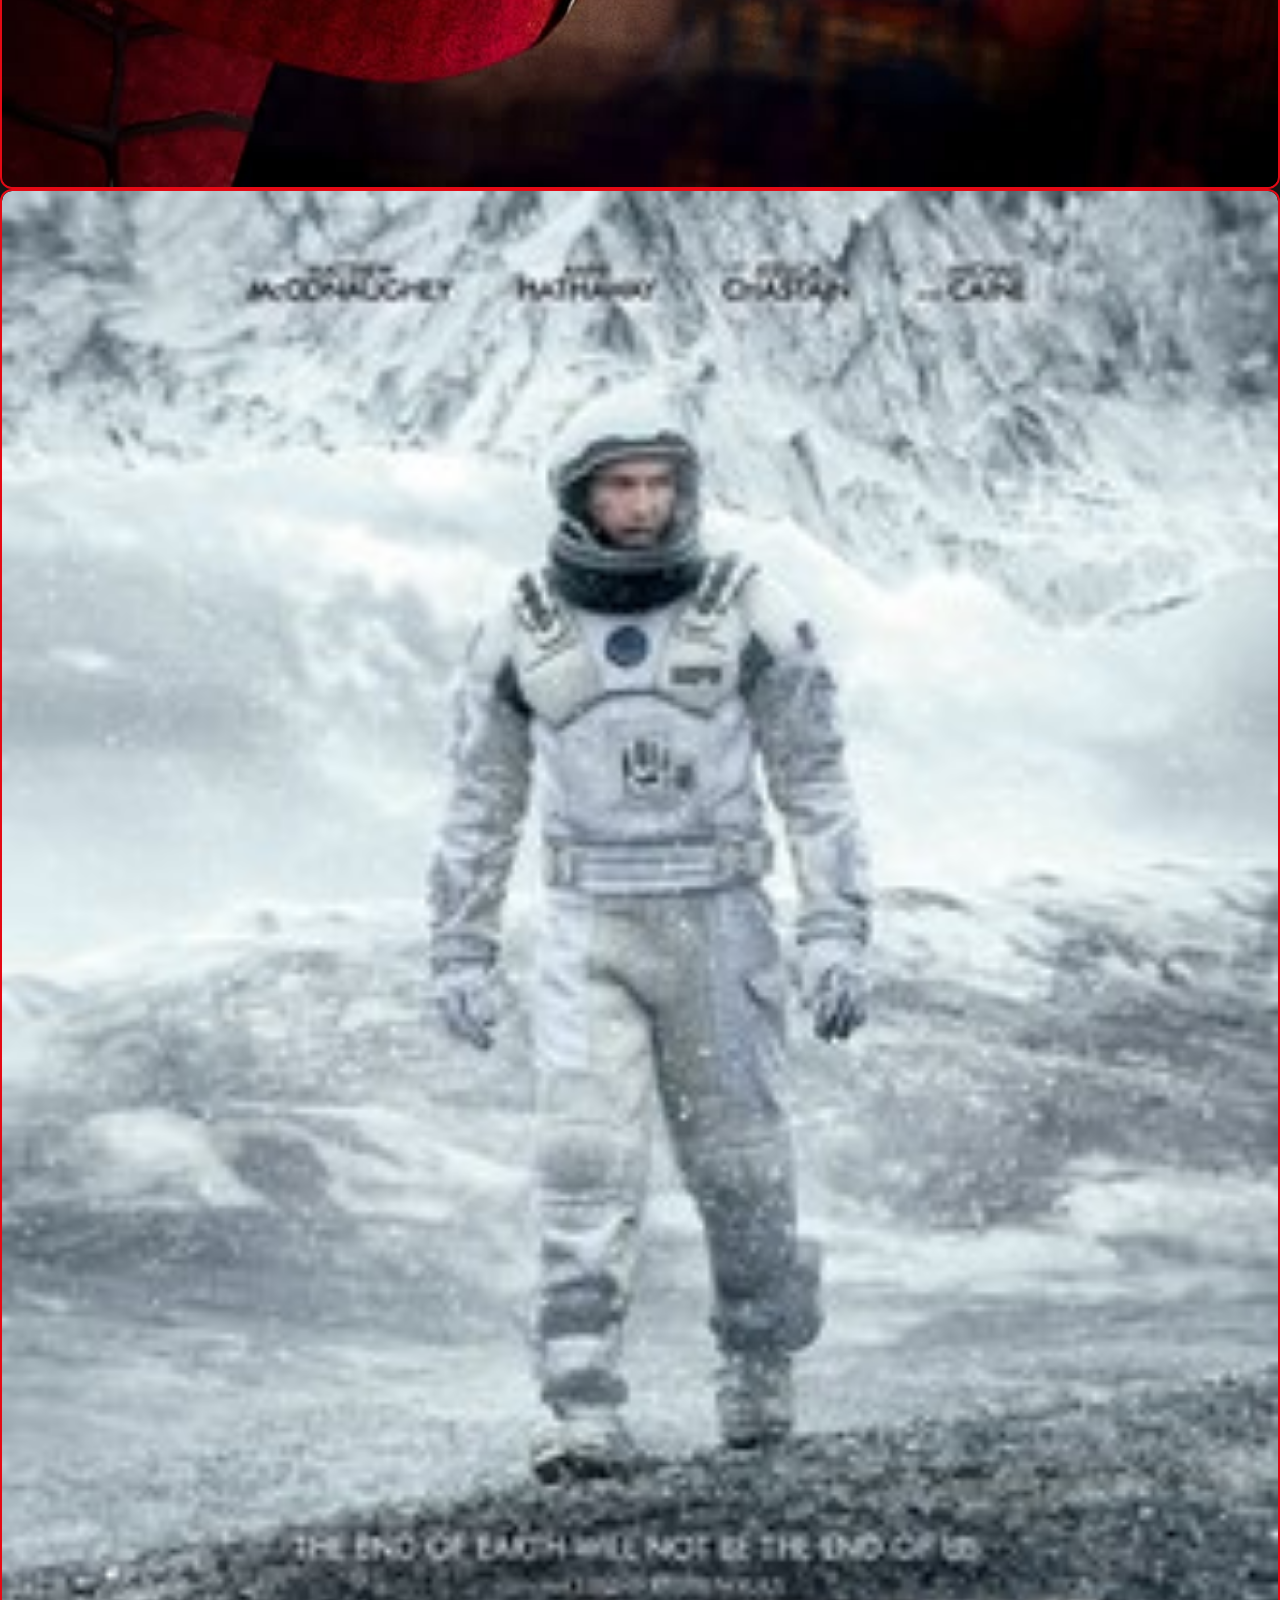
==== commit 427a72c3: "Add a sign in button and window to the header" ====
--- a/index.html
+++ b/index.html
@@ -5,13 +5,13 @@
     <meta name="viewport" content="width=device-width, initial-scale=1.0">
     <meta name="description" content="CinemaHub - movie information website: popular films, gallery, live TV schedule from the TVMaze API.">
     <title>CinemaHub - Home</title>
-    <meta name="version" content="2">
-
-    <link href="https://cdn.jsdelivr.net/npm/bootstrap@5.3.0/dist/css/bootstrap.min.css" rel="stylesheet">
+    <meta name="version" content="3">
+
+    <link rel="stylesheet" href="vendor/bootstrap/bootstrap.min.css?v=3">
     <link href="https://fonts.googleapis.com/css2?family=Roboto:wght@400;700&display=swap" rel="stylesheet">
-    <link rel="stylesheet" href="css/style.css?v=2">
-
-    <script src="js/theme.js?v=2"></script>
+    <link rel="stylesheet" href="css/style.css?v=3">
+
+    <script src="js/theme.js?v=3"></script>
 </head>
 
 <body>
@@ -23,10 +23,27 @@
             <a href="movies.html">Movies</a>
             <a href="trailers.html">Trailers</a>
             <a href="reviews.html">Reviews</a>
+            <a href="faq.html">FAQ</a>
             <a href="contact.html">Contact</a>
         </nav>
 
-            </header>
+        <div class="nav-actions">
+            <button id="themeToggle" class="theme-toggle" type="button" title="Switch theme" aria-label="Switch theme">
+                <span id="themeIcon" aria-hidden="true">&#127769;</span>
+            </button>
+
+            <div class="user-menu">
+                <button id="signInBtn" class="btn btn-sm btn-outline-light" type="button"
+                        data-bs-toggle="modal" data-bs-target="#signInModal">Sign In</button>
+
+                <div id="userChip" class="user-chip d-none">
+                    <span class="user-avatar" id="userInitial" aria-hidden="true">C</span>
+                    <span class="user-name" id="userNameLabel">Guest</span>
+                    <button id="signOutBtn" class="btn btn-sm btn-outline-danger" type="button">Sign Out</button>
+                </div>
+            </div>
+        </div>
+    </header>
 
     <main>
         <section class="hero text-center text-light d-flex align-items-center justify-content-center">
@@ -148,6 +165,53 @@
 
     </main>
 
+    <div class="modal fade" id="signInModal" tabindex="-1" aria-labelledby="signInModalLabel" aria-hidden="true">
+        <div class="modal-dialog modal-dialog-centered">
+            <div class="modal-content">
+                <div class="modal-header">
+                    <h5 class="modal-title" id="signInModalLabel">Sign in to CinemaHub</h5>
+                    <button type="button" class="btn-close" data-bs-dismiss="modal" aria-label="Close"></button>
+                </div>
+
+                <form id="signInForm" novalidate>
+                    <div class="modal-body">
+                        <p class="text-muted-custom small">
+                            This demo sign-in validates the input and stores only your display name, e-mail
+                            and login time in <strong>localStorage</strong> - no password is saved.
+                        </p>
+
+                        <div class="mb-3">
+                            <label for="signInName" class="form-label">Display name</label>
+                            <input type="text" class="form-control" id="signInName"
+                                   placeholder="Your name" autocomplete="name">
+                        </div>
+
+                        <div class="mb-3">
+                            <label for="signInEmail" class="form-label">E-mail</label>
+                            <input type="email" class="form-control" id="signInEmail"
+                                   placeholder="name@example.com" autocomplete="email" required>
+                            <small id="signInEmailError" class="text-danger d-block"></small>
+                        </div>
+
+                        <div class="mb-3">
+                            <label for="signInPassword" class="form-label">Password</label>
+                            <input type="password" class="form-control" id="signInPassword"
+                                   placeholder="At least 6 characters" autocomplete="current-password" required>
+                            <small id="signInPasswordError" class="text-danger d-block"></small>
+                        </div>
+
+                        <div id="authMessage" class="alert alert-info mb-0"></div>
+                    </div>
+
+                    <div class="modal-footer">
+                        <button type="button" class="btn btn-outline-light" data-bs-dismiss="modal">Cancel</button>
+                        <button type="submit" class="btn custom-btn">Sign in</button>
+                    </div>
+                </form>
+            </div>
+        </div>
+    </div>
+
     <footer class="footer text-center">
         <p>&copy; 2026 CinemaHub. All rights reserved.</p>
 
@@ -161,8 +225,9 @@
         </p>
     </footer>
 
-    <script src="js/jquery.min.js?v=2"></script>
-    <script src="js/api.js?v=2"></script>
-    <script src="js/script.js?v=2"></script>
+    <script src="js/jquery.min.js?v=3"></script>
+    <script src="vendor/bootstrap/bootstrap.bundle.min.js?v=3"></script>
+    <script src="js/api.js?v=3"></script>
+    <script src="js/script.js?v=3"></script>
 </body>
 </html>
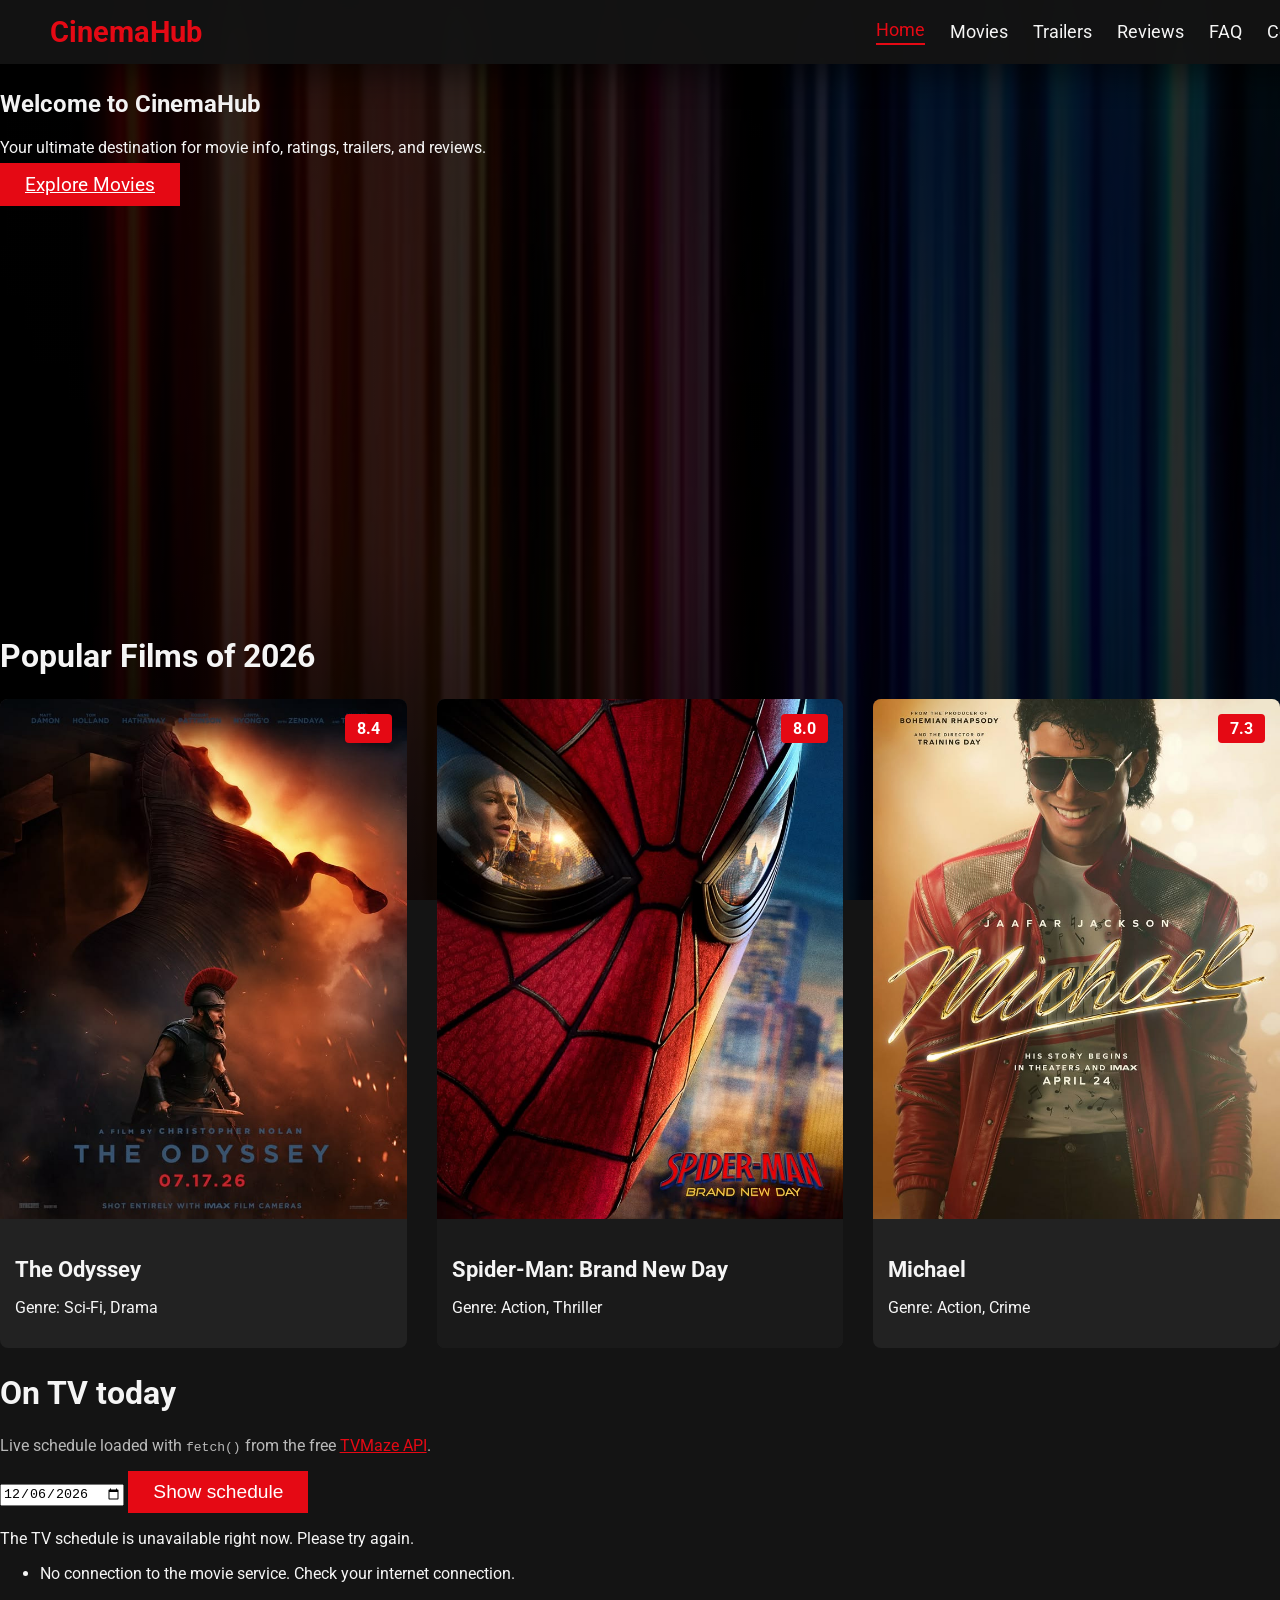
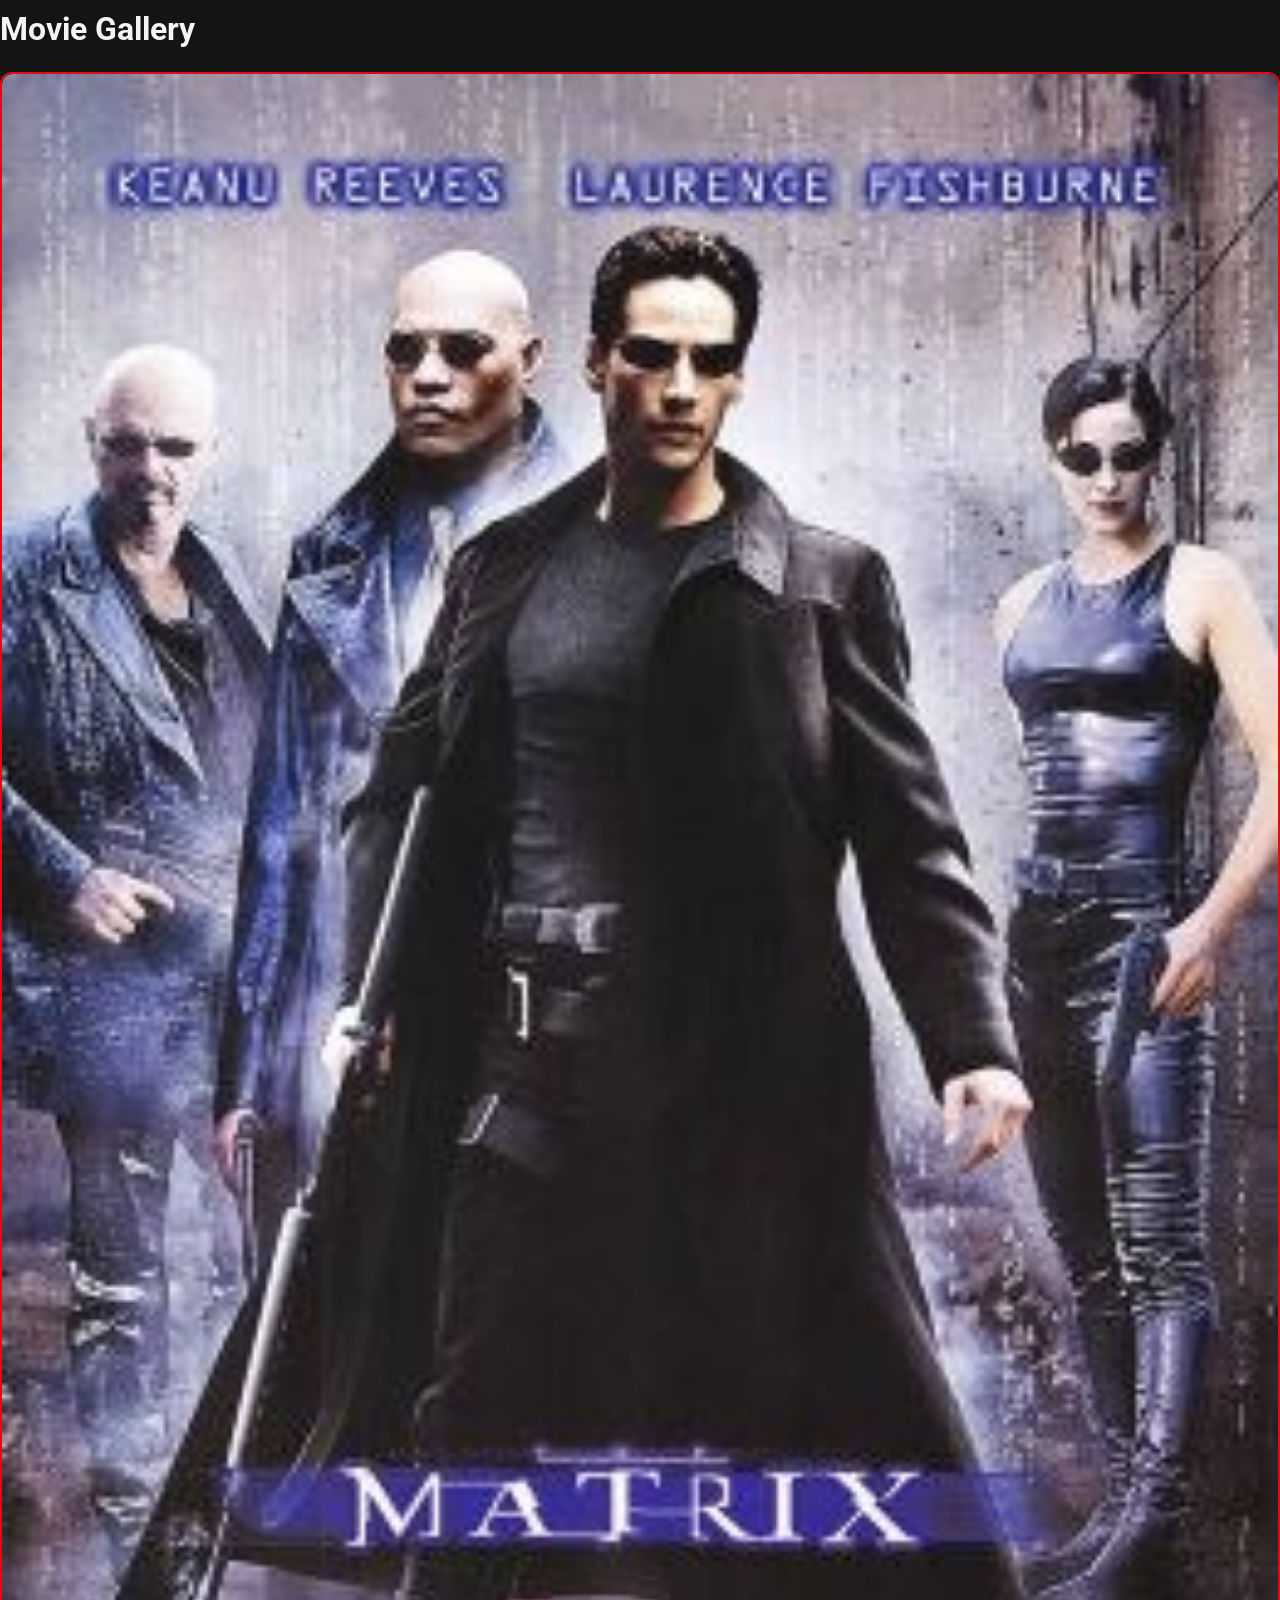
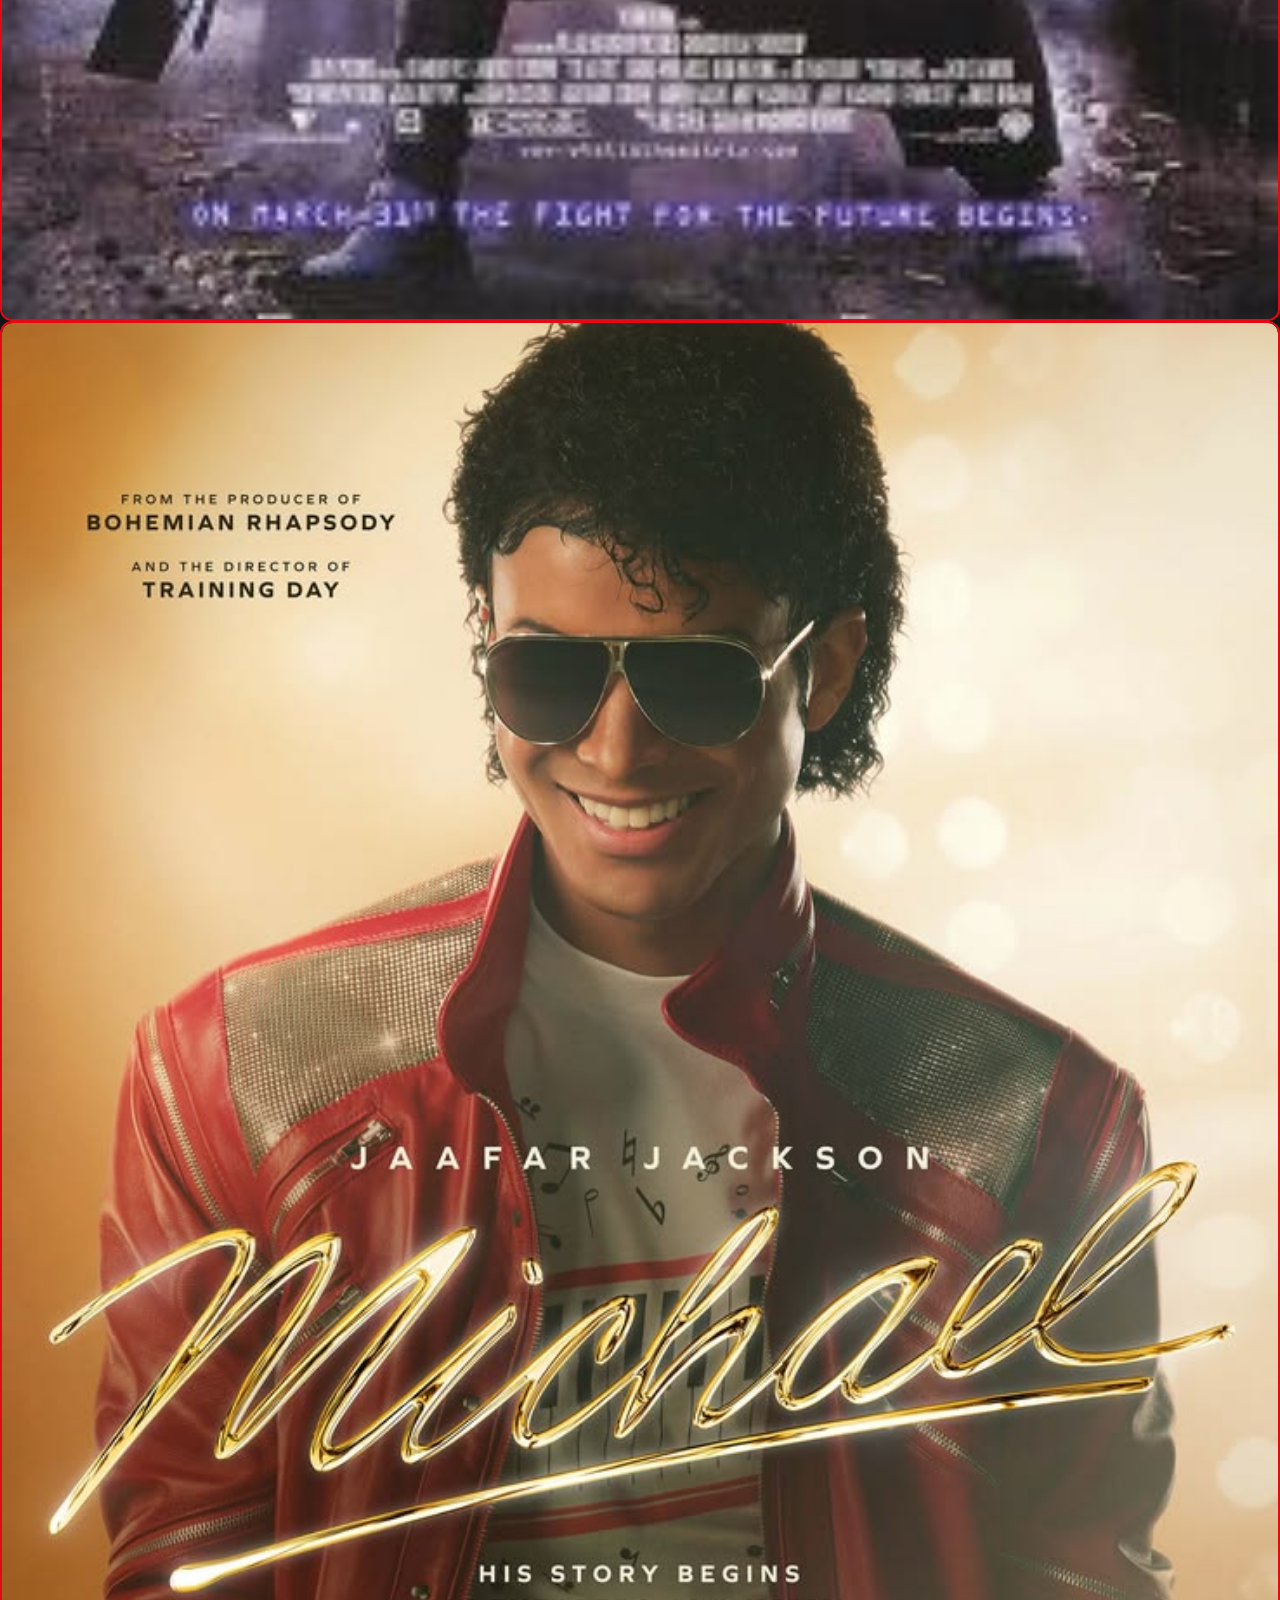
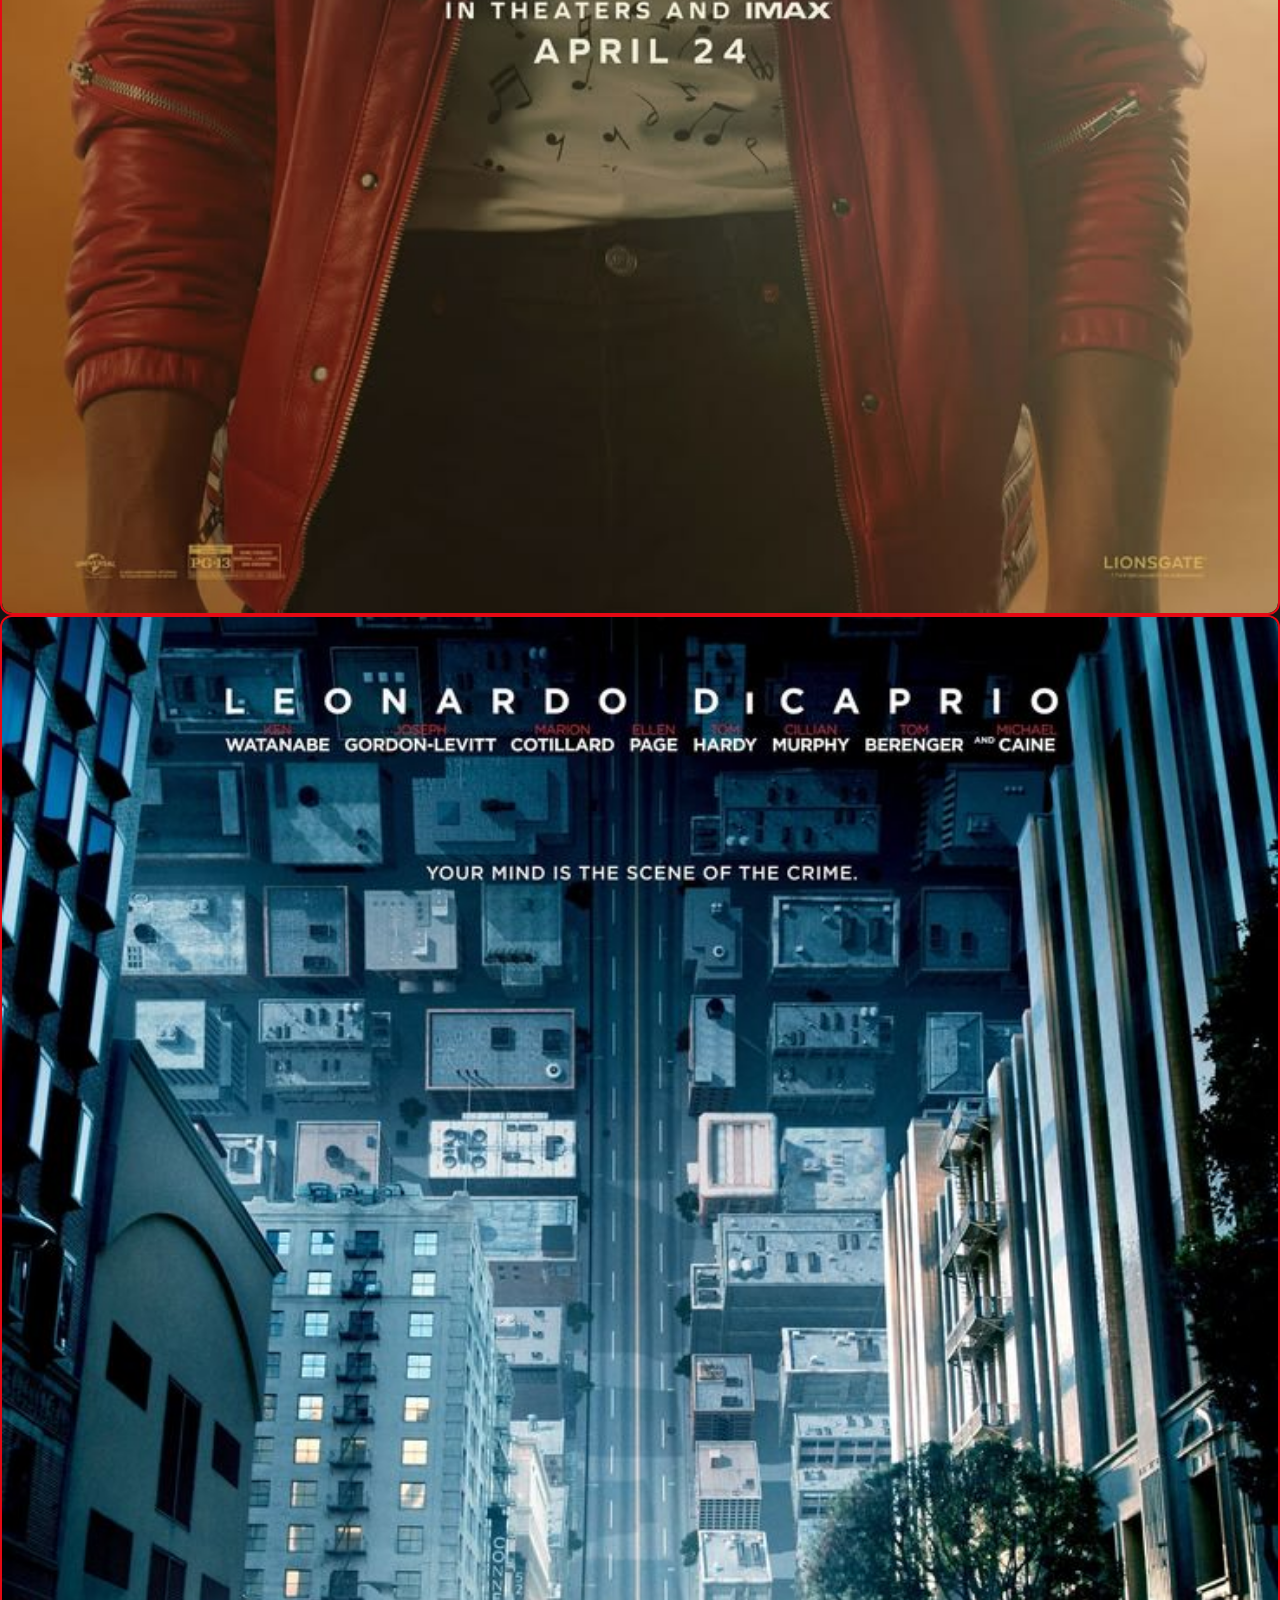
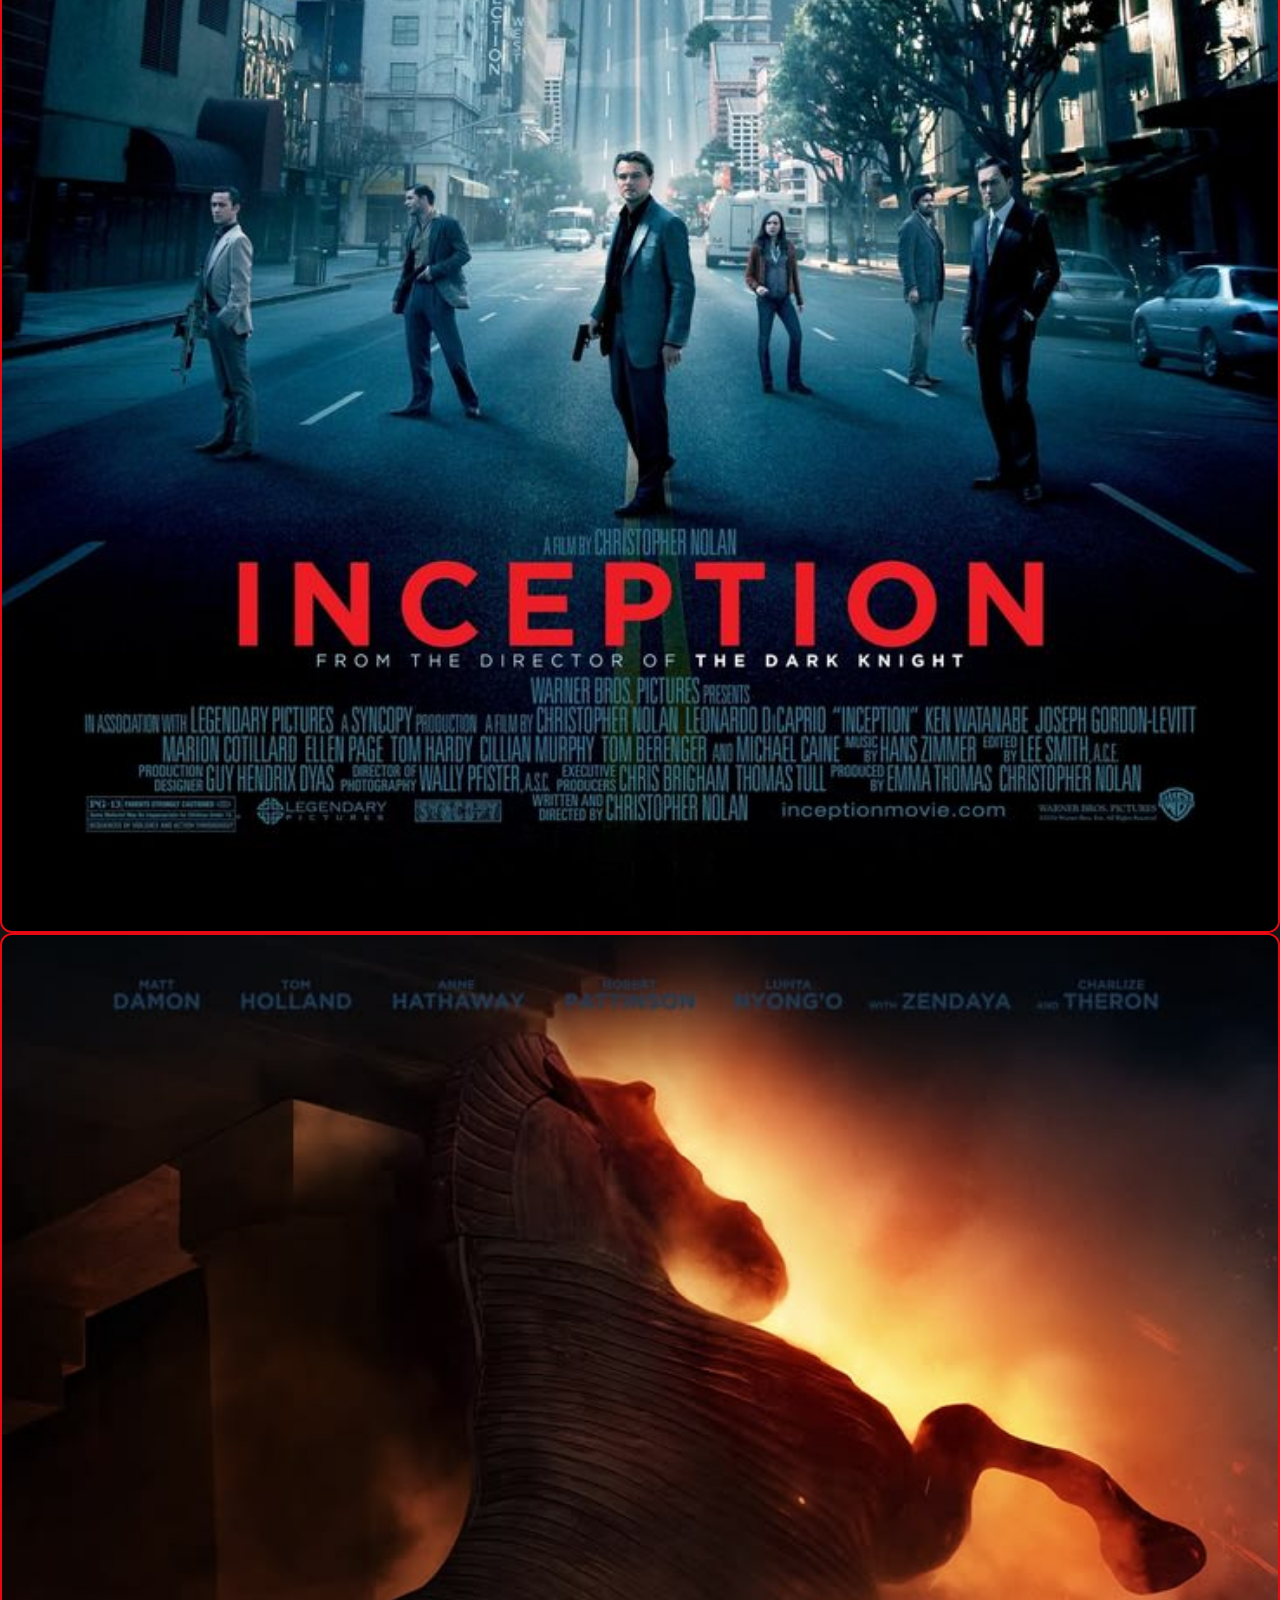
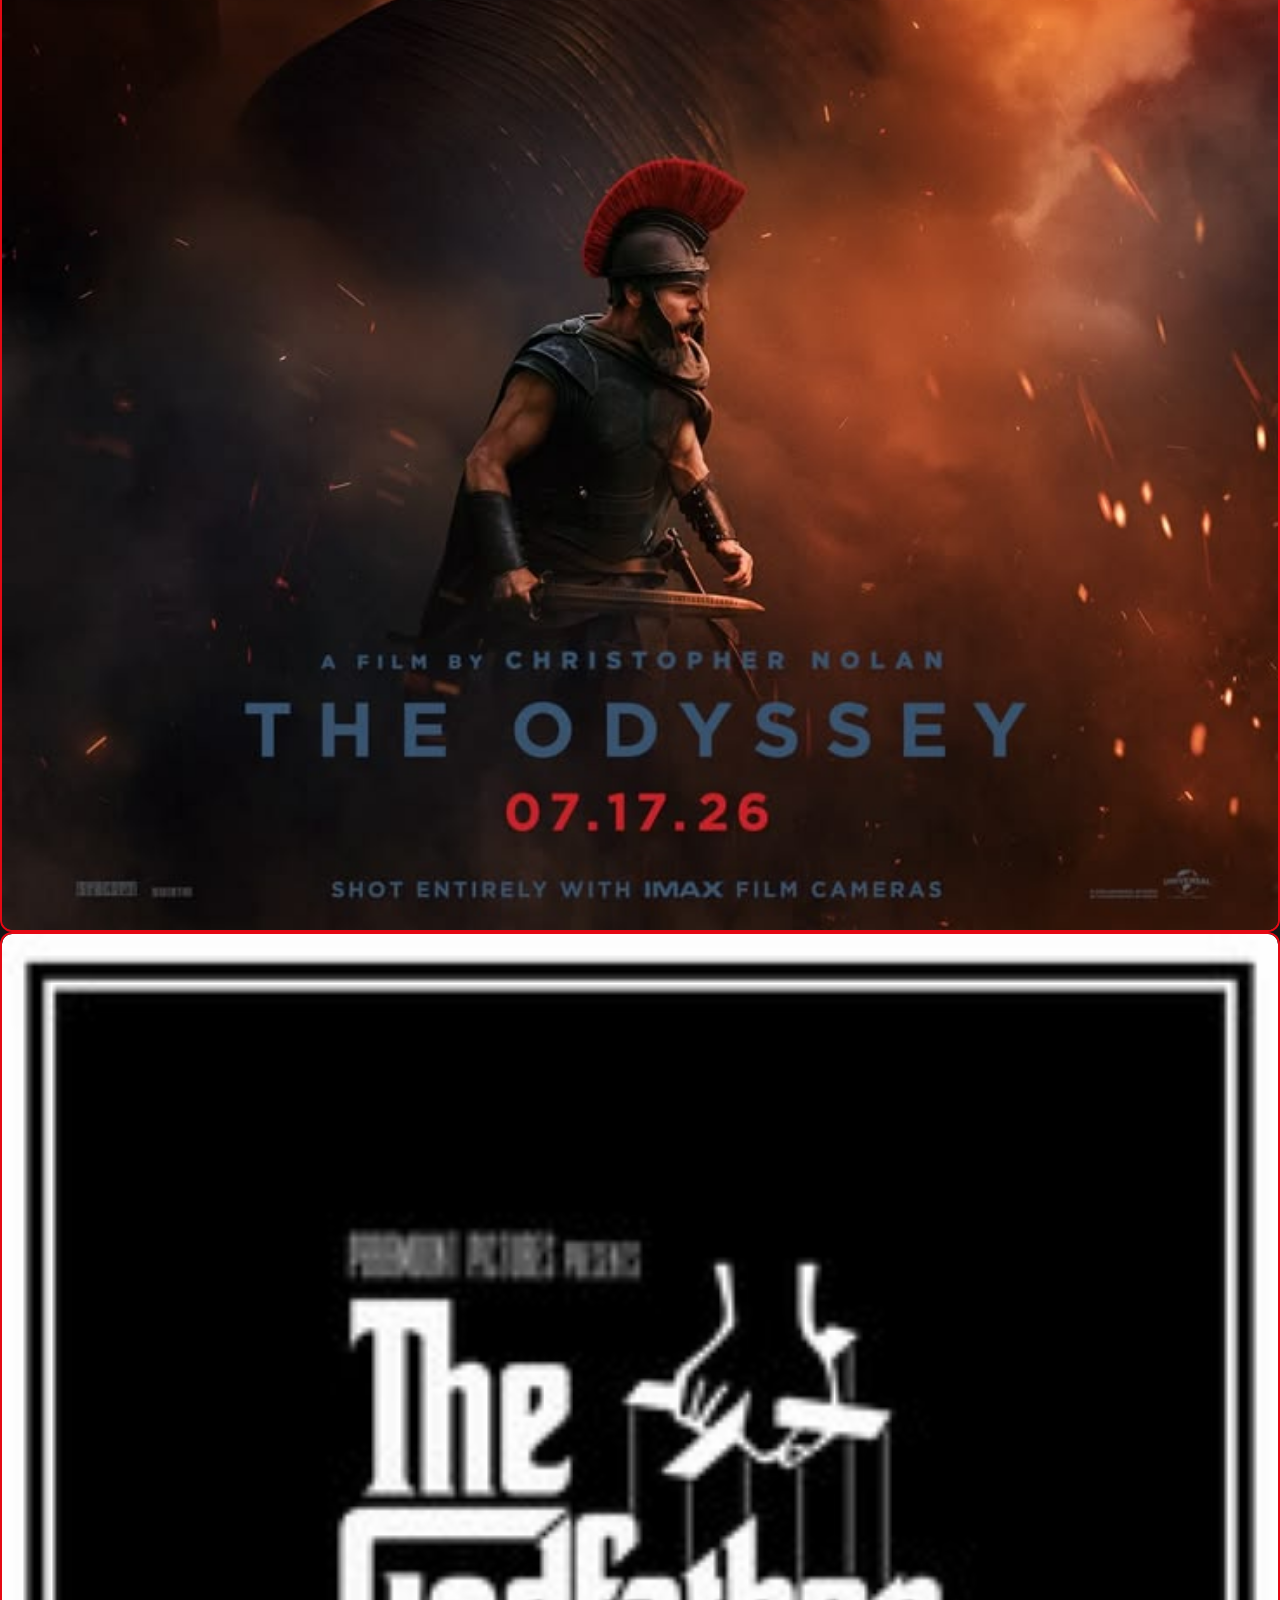
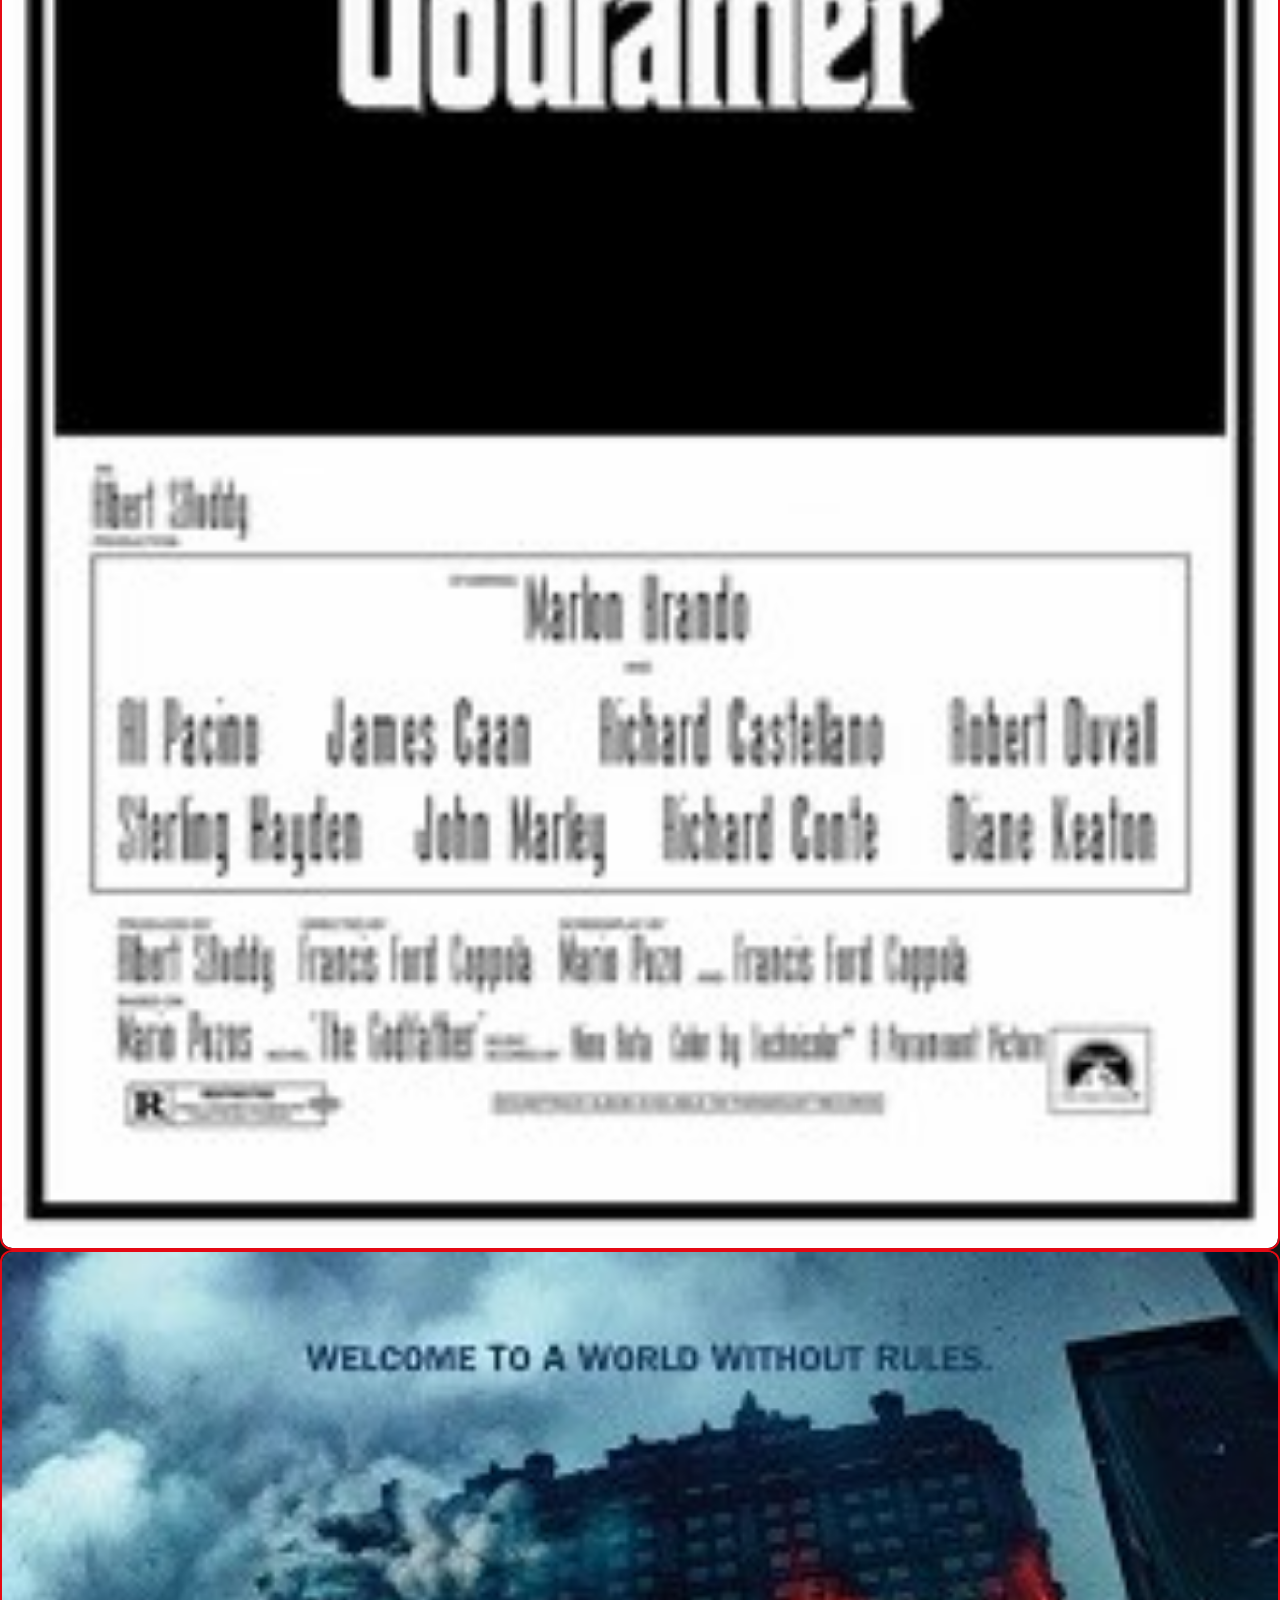
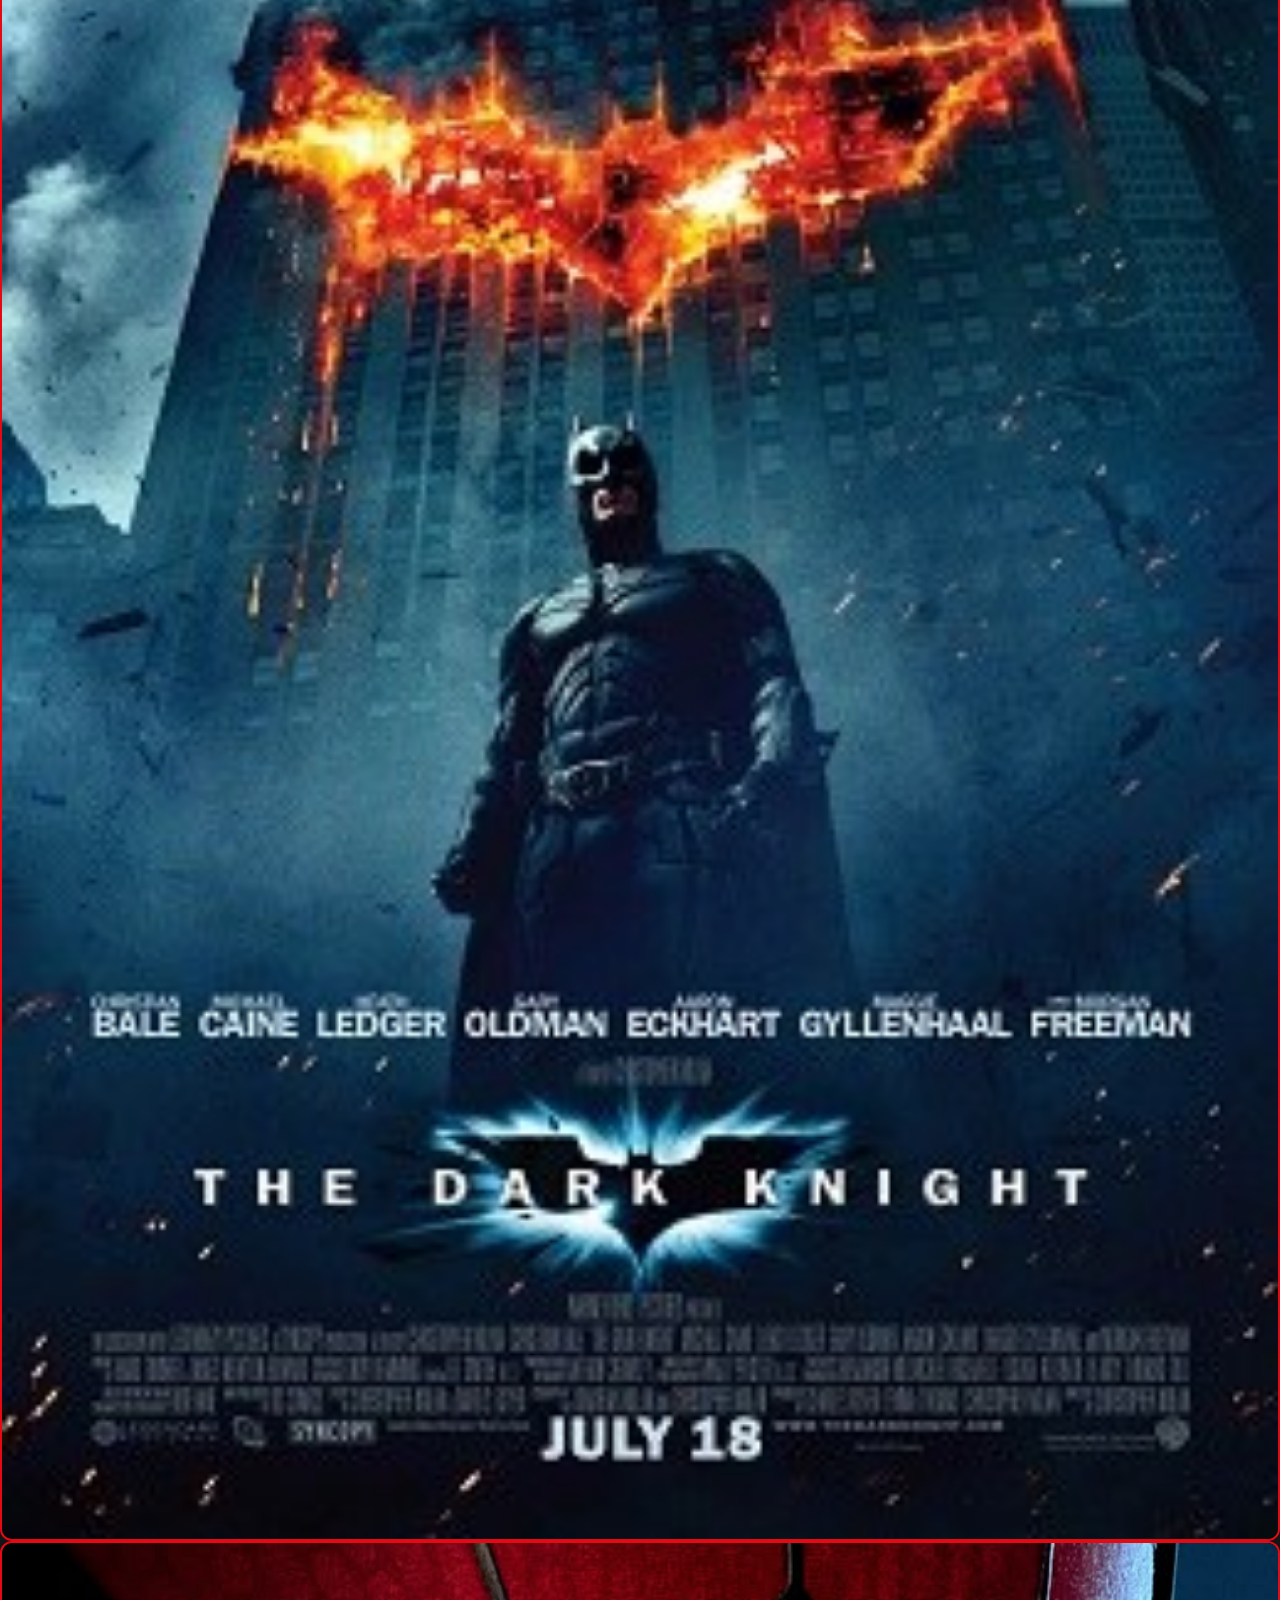
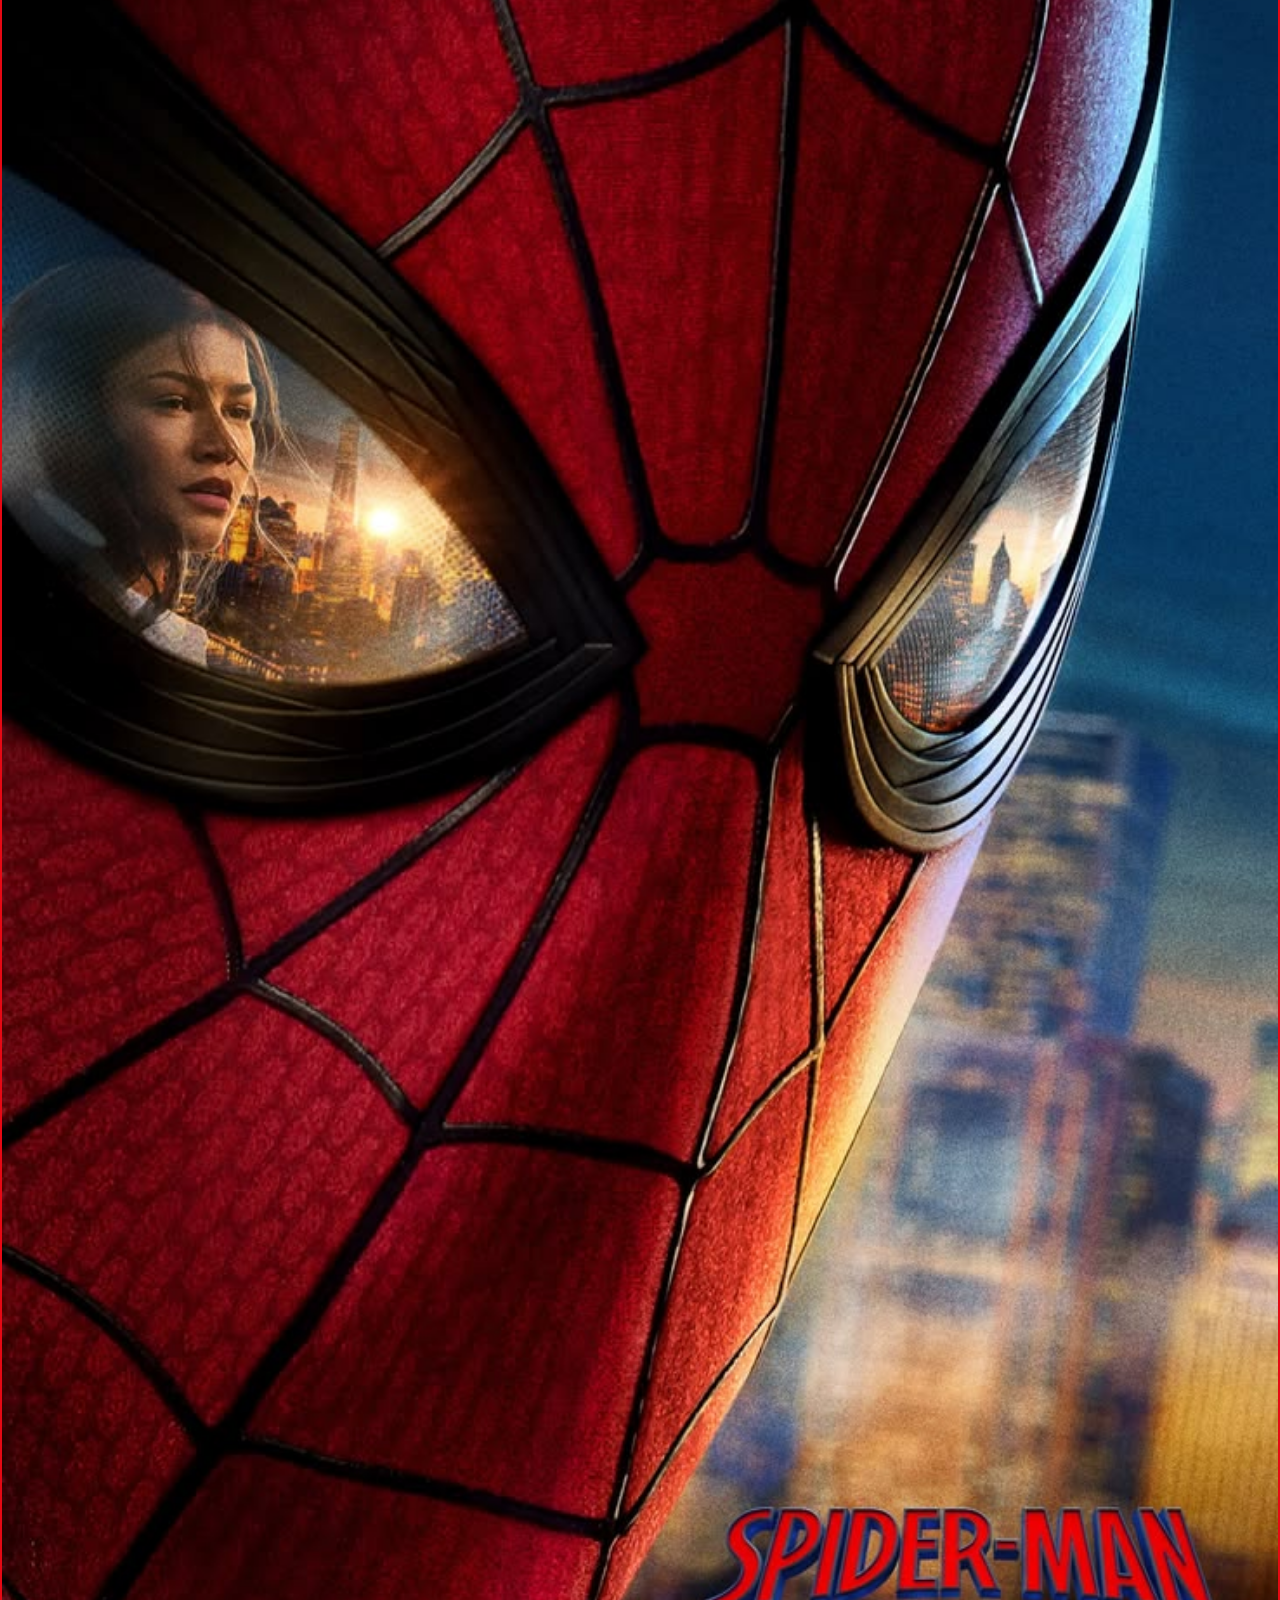
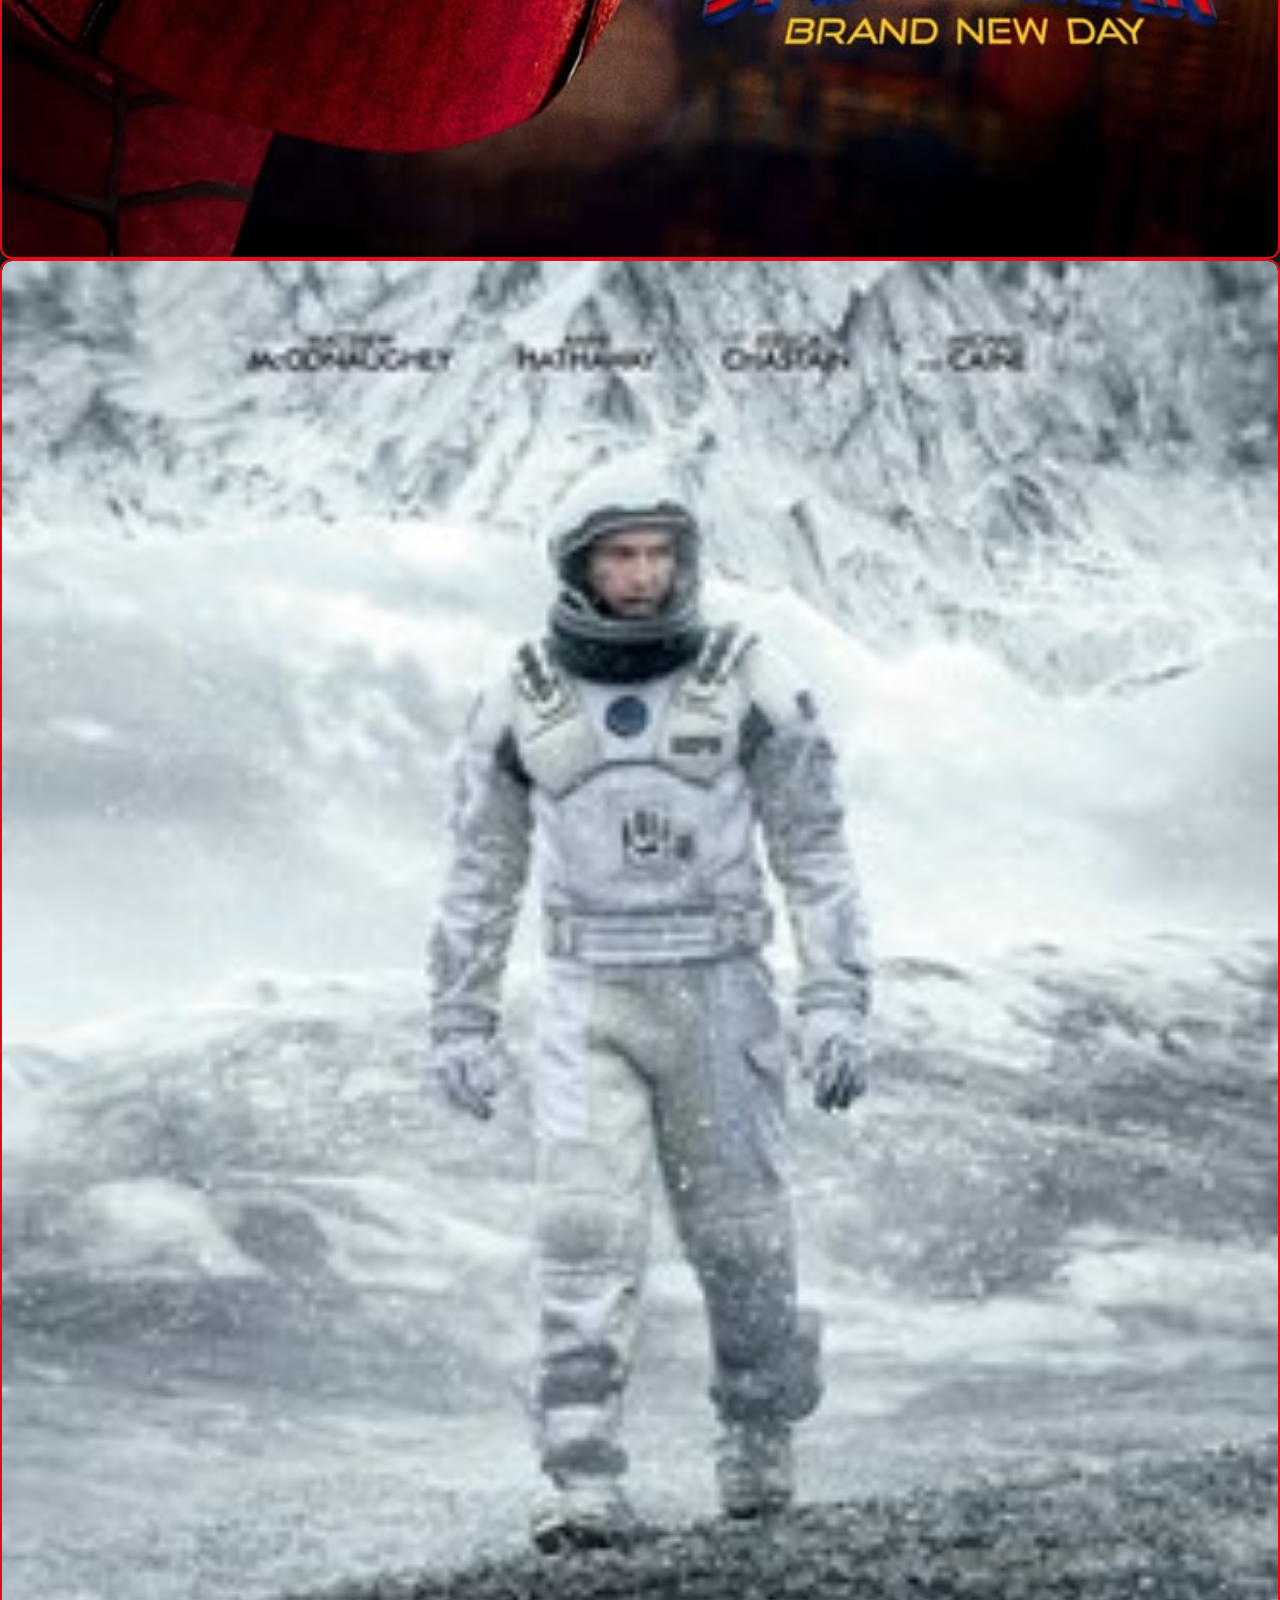
==== commit 105b0128: "Add the FAQ page" ====
--- a/index.html
+++ b/index.html
@@ -27,23 +27,7 @@
             <a href="contact.html">Contact</a>
         </nav>
 
-        <div class="nav-actions">
-            <button id="themeToggle" class="theme-toggle" type="button" title="Switch theme" aria-label="Switch theme">
-                <span id="themeIcon" aria-hidden="true">&#127769;</span>
-            </button>
-
-            <div class="user-menu">
-                <button id="signInBtn" class="btn btn-sm btn-outline-light" type="button"
-                        data-bs-toggle="modal" data-bs-target="#signInModal">Sign In</button>
-
-                <div id="userChip" class="user-chip d-none">
-                    <span class="user-avatar" id="userInitial" aria-hidden="true">C</span>
-                    <span class="user-name" id="userNameLabel">Guest</span>
-                    <button id="signOutBtn" class="btn btn-sm btn-outline-danger" type="button">Sign Out</button>
-                </div>
-            </div>
-        </div>
-    </header>
+            </header>
 
     <main>
         <section class="hero text-center text-light d-flex align-items-center justify-content-center">
@@ -165,53 +149,6 @@
 
     </main>
 
-    <div class="modal fade" id="signInModal" tabindex="-1" aria-labelledby="signInModalLabel" aria-hidden="true">
-        <div class="modal-dialog modal-dialog-centered">
-            <div class="modal-content">
-                <div class="modal-header">
-                    <h5 class="modal-title" id="signInModalLabel">Sign in to CinemaHub</h5>
-                    <button type="button" class="btn-close" data-bs-dismiss="modal" aria-label="Close"></button>
-                </div>
-
-                <form id="signInForm" novalidate>
-                    <div class="modal-body">
-                        <p class="text-muted-custom small">
-                            This demo sign-in validates the input and stores only your display name, e-mail
-                            and login time in <strong>localStorage</strong> - no password is saved.
-                        </p>
-
-                        <div class="mb-3">
-                            <label for="signInName" class="form-label">Display name</label>
-                            <input type="text" class="form-control" id="signInName"
-                                   placeholder="Your name" autocomplete="name">
-                        </div>
-
-                        <div class="mb-3">
-                            <label for="signInEmail" class="form-label">E-mail</label>
-                            <input type="email" class="form-control" id="signInEmail"
-                                   placeholder="name@example.com" autocomplete="email" required>
-                            <small id="signInEmailError" class="text-danger d-block"></small>
-                        </div>
-
-                        <div class="mb-3">
-                            <label for="signInPassword" class="form-label">Password</label>
-                            <input type="password" class="form-control" id="signInPassword"
-                                   placeholder="At least 6 characters" autocomplete="current-password" required>
-                            <small id="signInPasswordError" class="text-danger d-block"></small>
-                        </div>
-
-                        <div id="authMessage" class="alert alert-info mb-0"></div>
-                    </div>
-
-                    <div class="modal-footer">
-                        <button type="button" class="btn btn-outline-light" data-bs-dismiss="modal">Cancel</button>
-                        <button type="submit" class="btn custom-btn">Sign in</button>
-                    </div>
-                </form>
-            </div>
-        </div>
-    </div>
-
     <footer class="footer text-center">
         <p>&copy; 2026 CinemaHub. All rights reserved.</p>
 
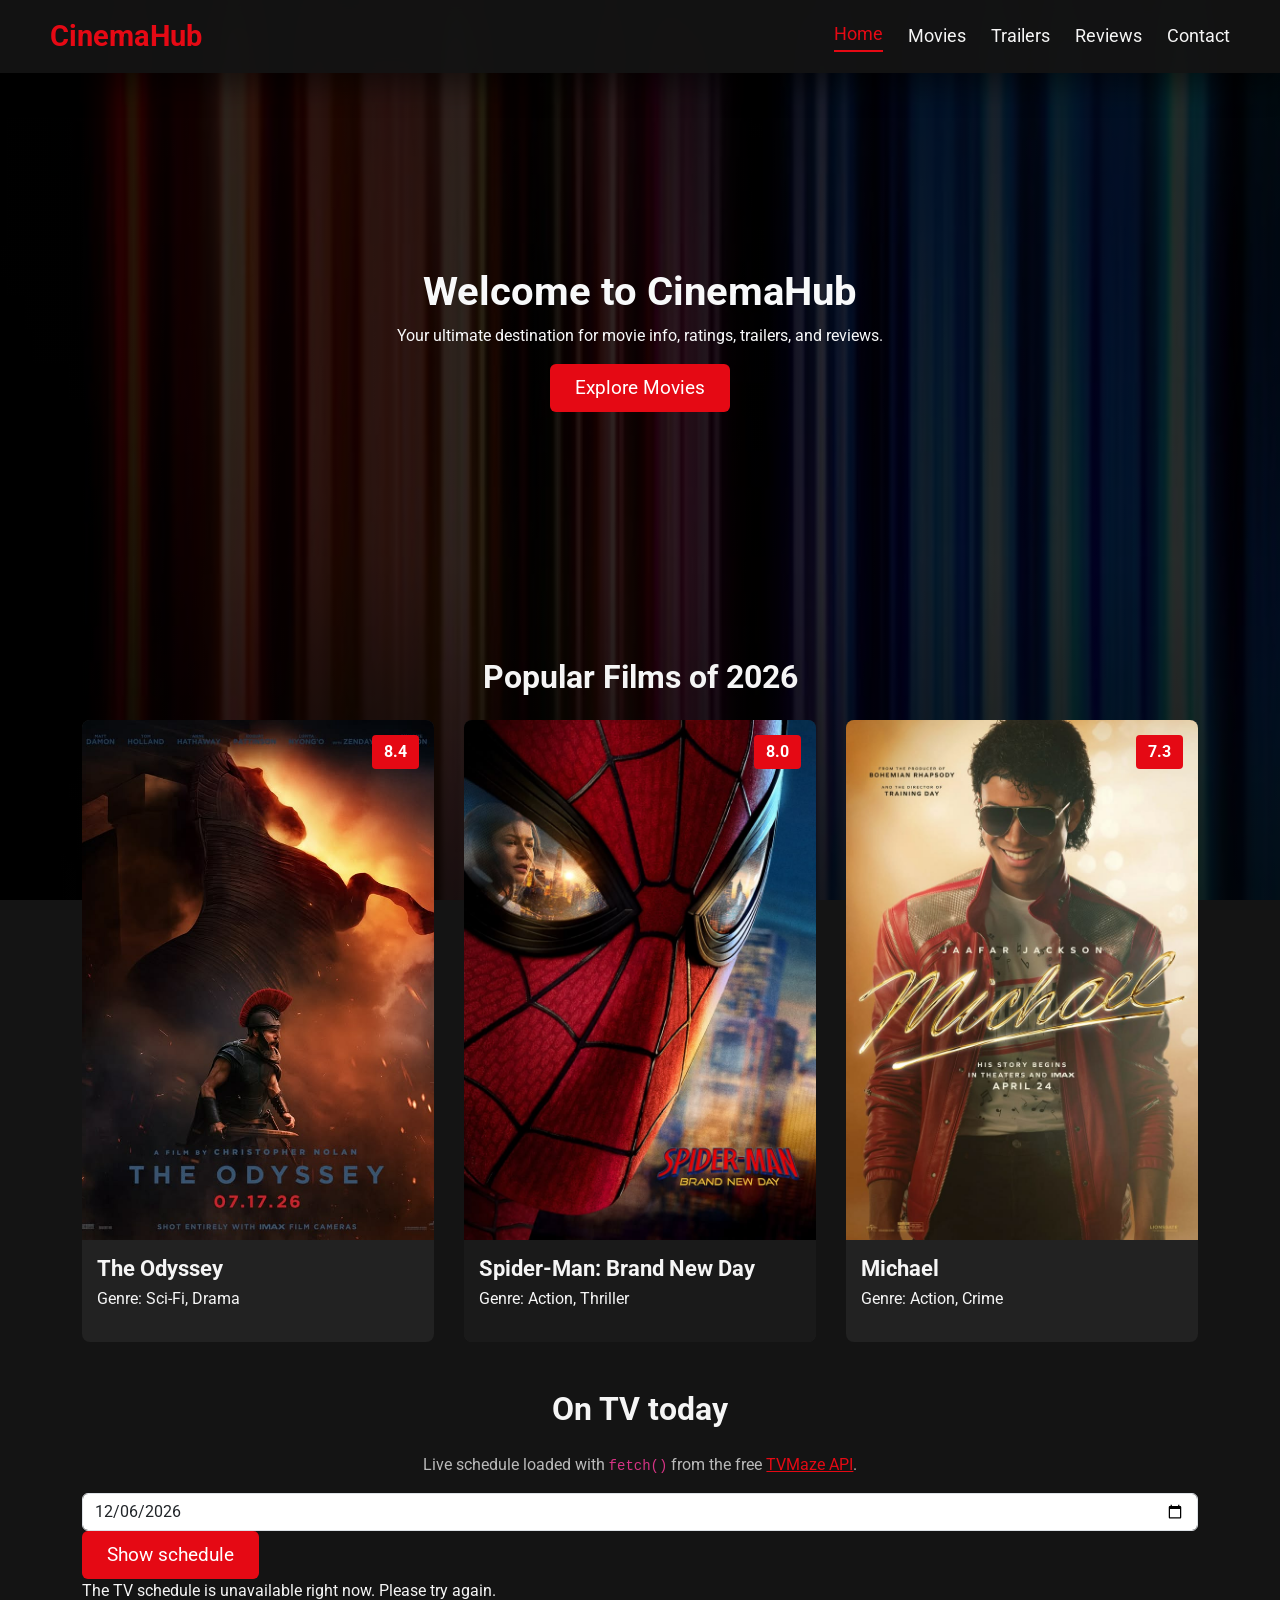
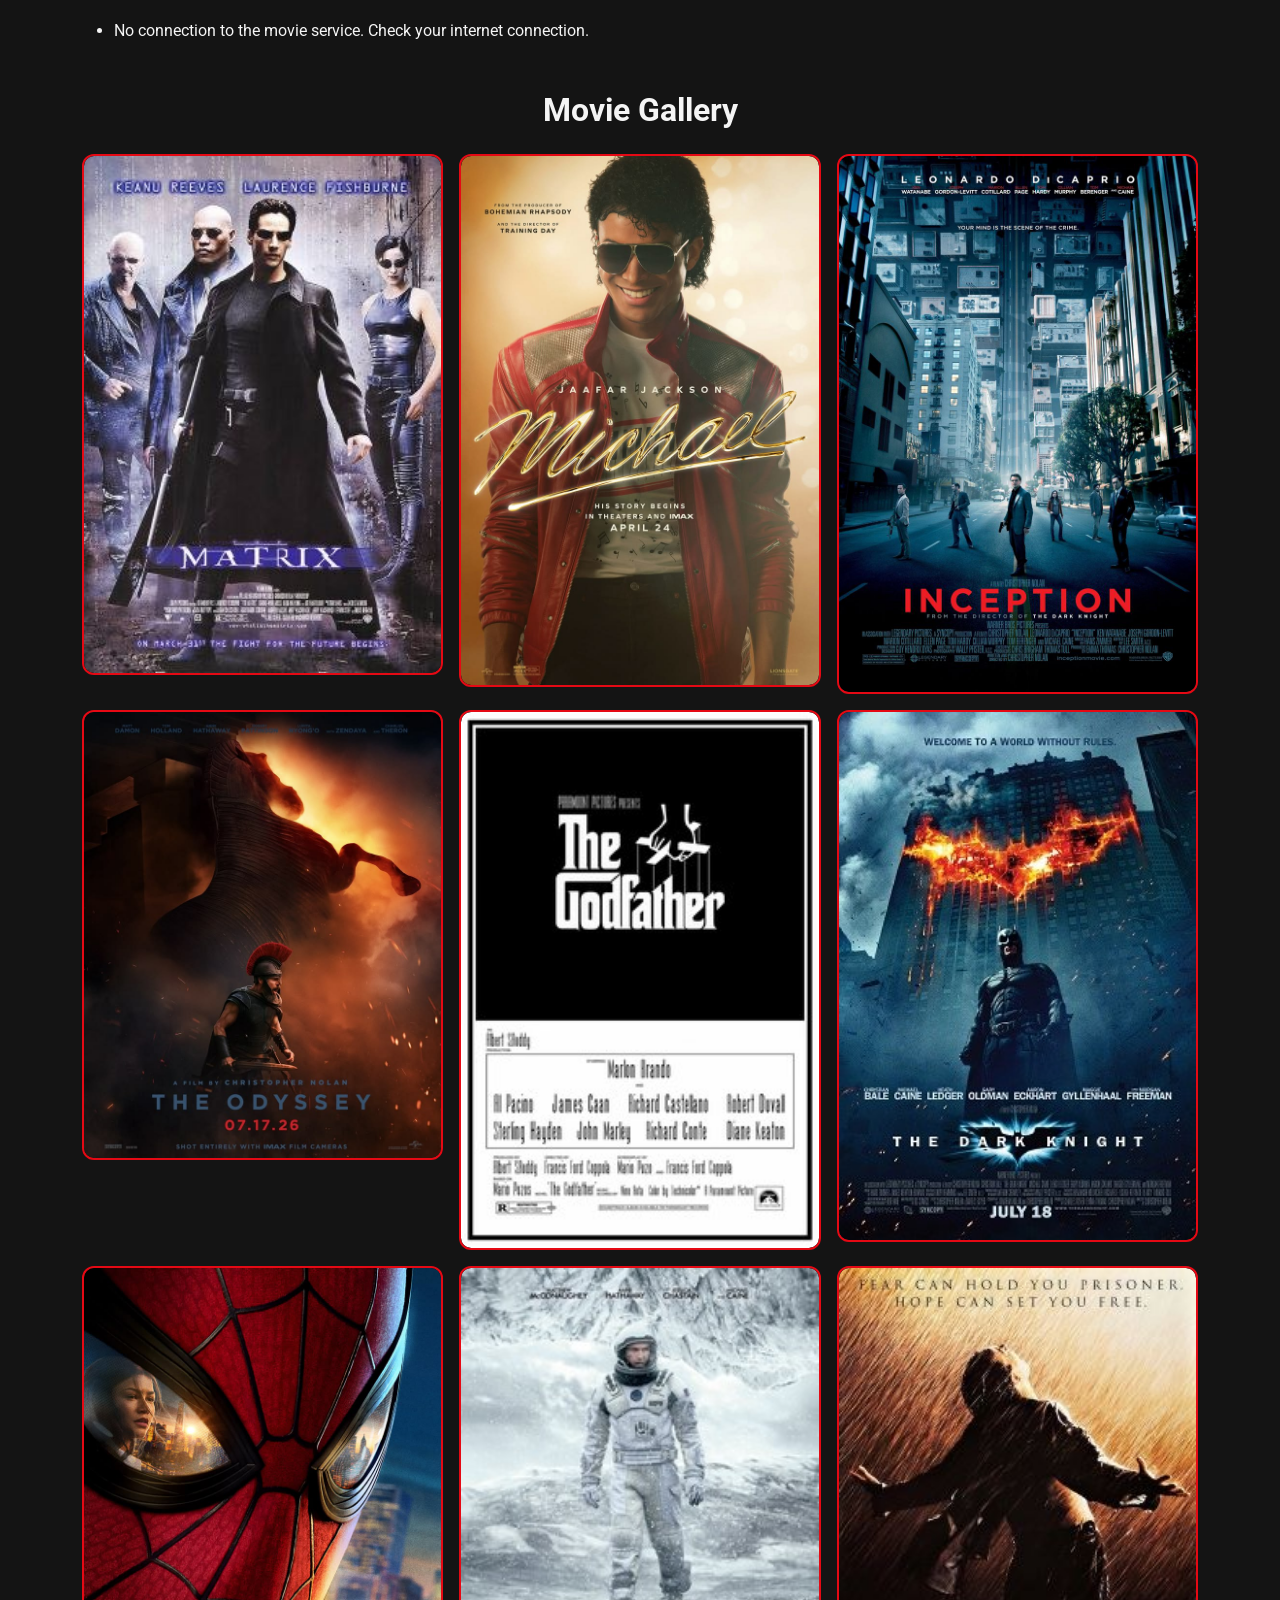
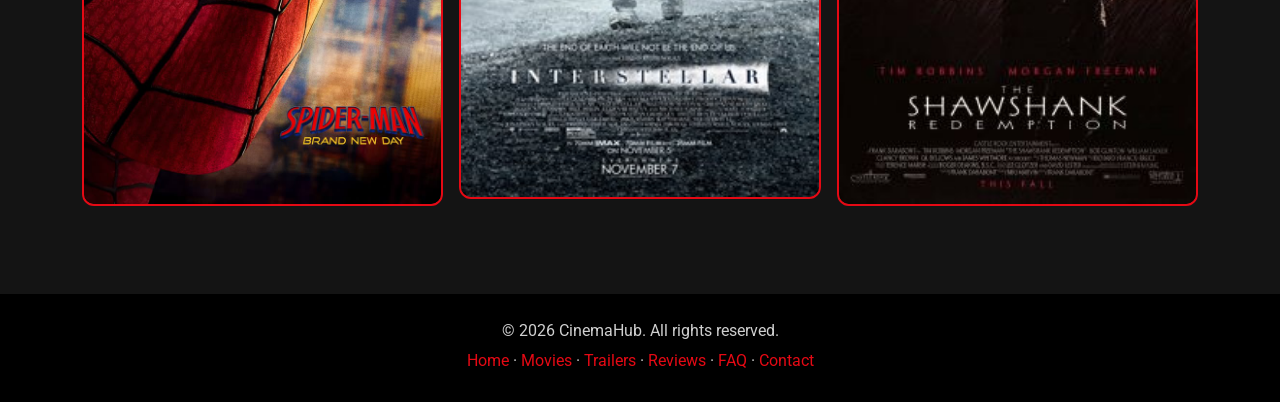
==== commit 8ef8449c: "Add Bootstrap to the vendor folder and use the local copy" ====
--- a/index.html
+++ b/index.html
@@ -23,7 +23,6 @@
             <a href="movies.html">Movies</a>
             <a href="trailers.html">Trailers</a>
             <a href="reviews.html">Reviews</a>
-            <a href="faq.html">FAQ</a>
             <a href="contact.html">Contact</a>
         </nav>
 
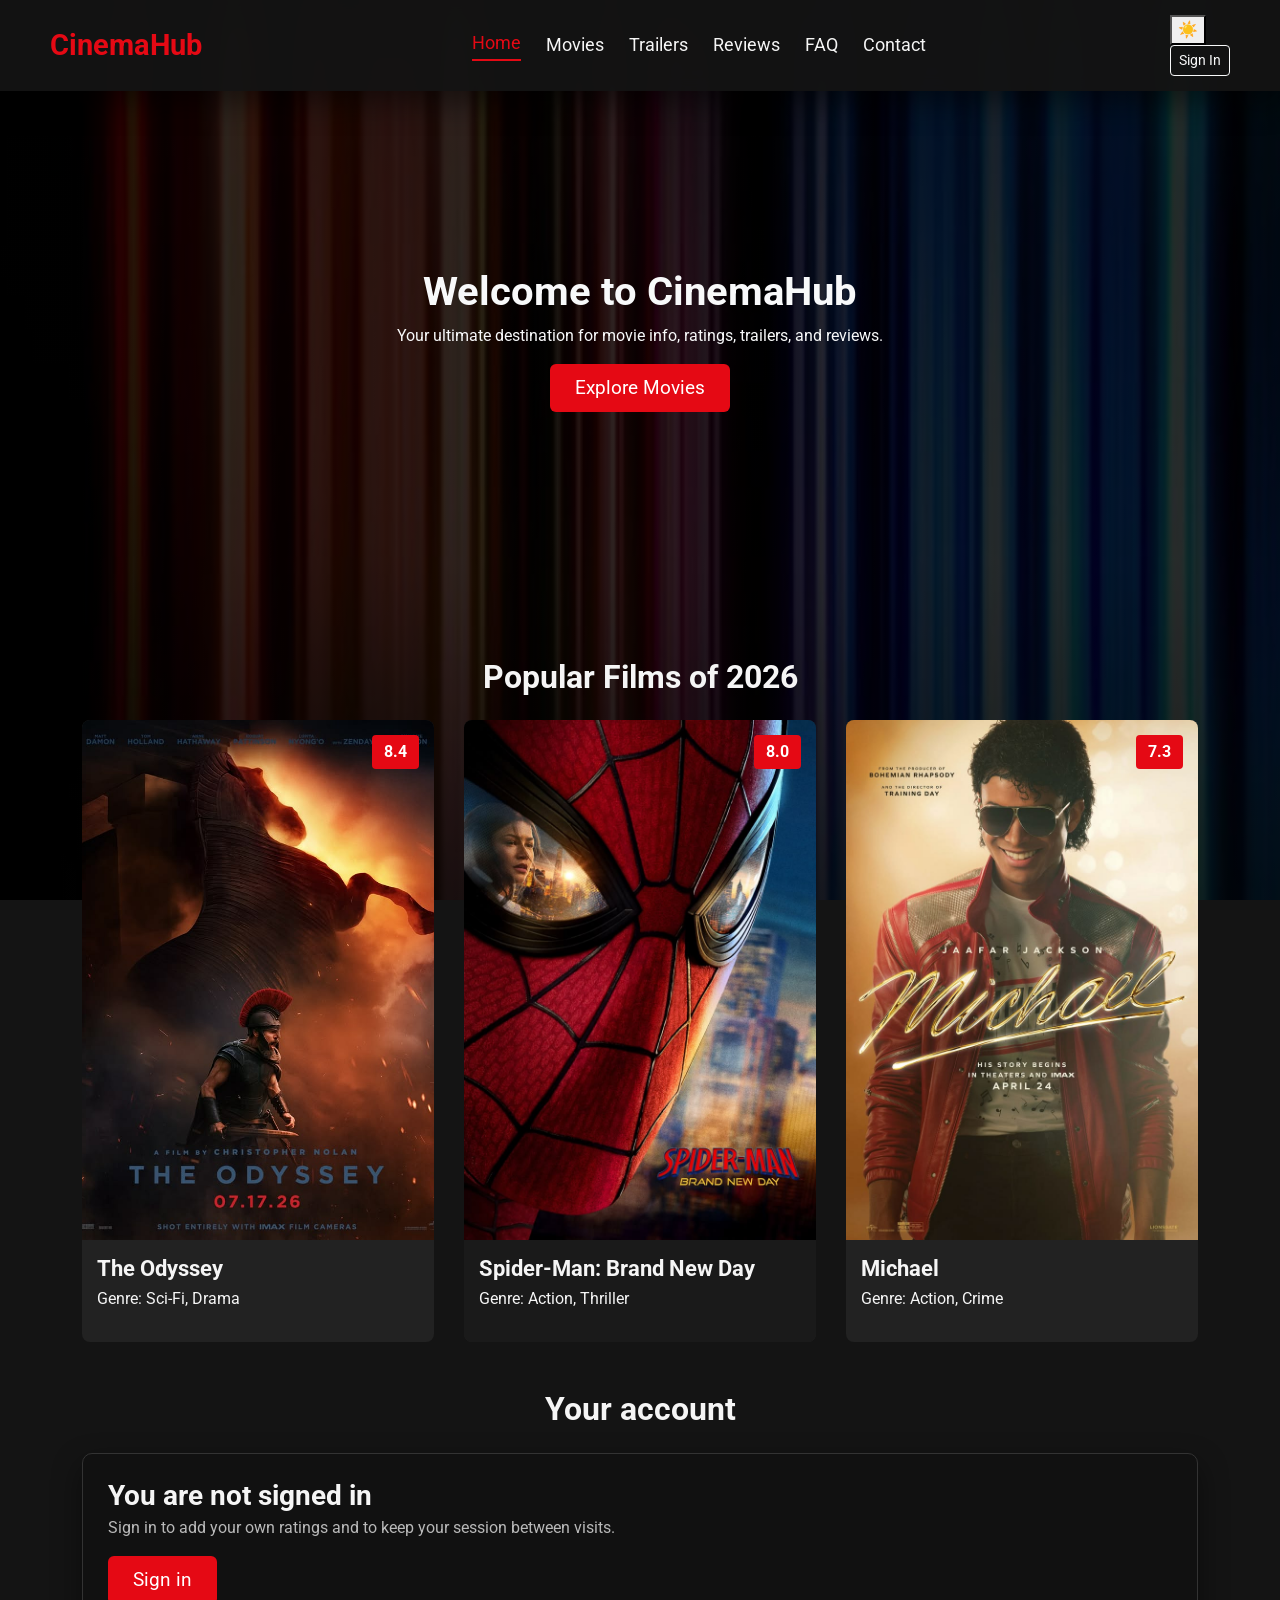
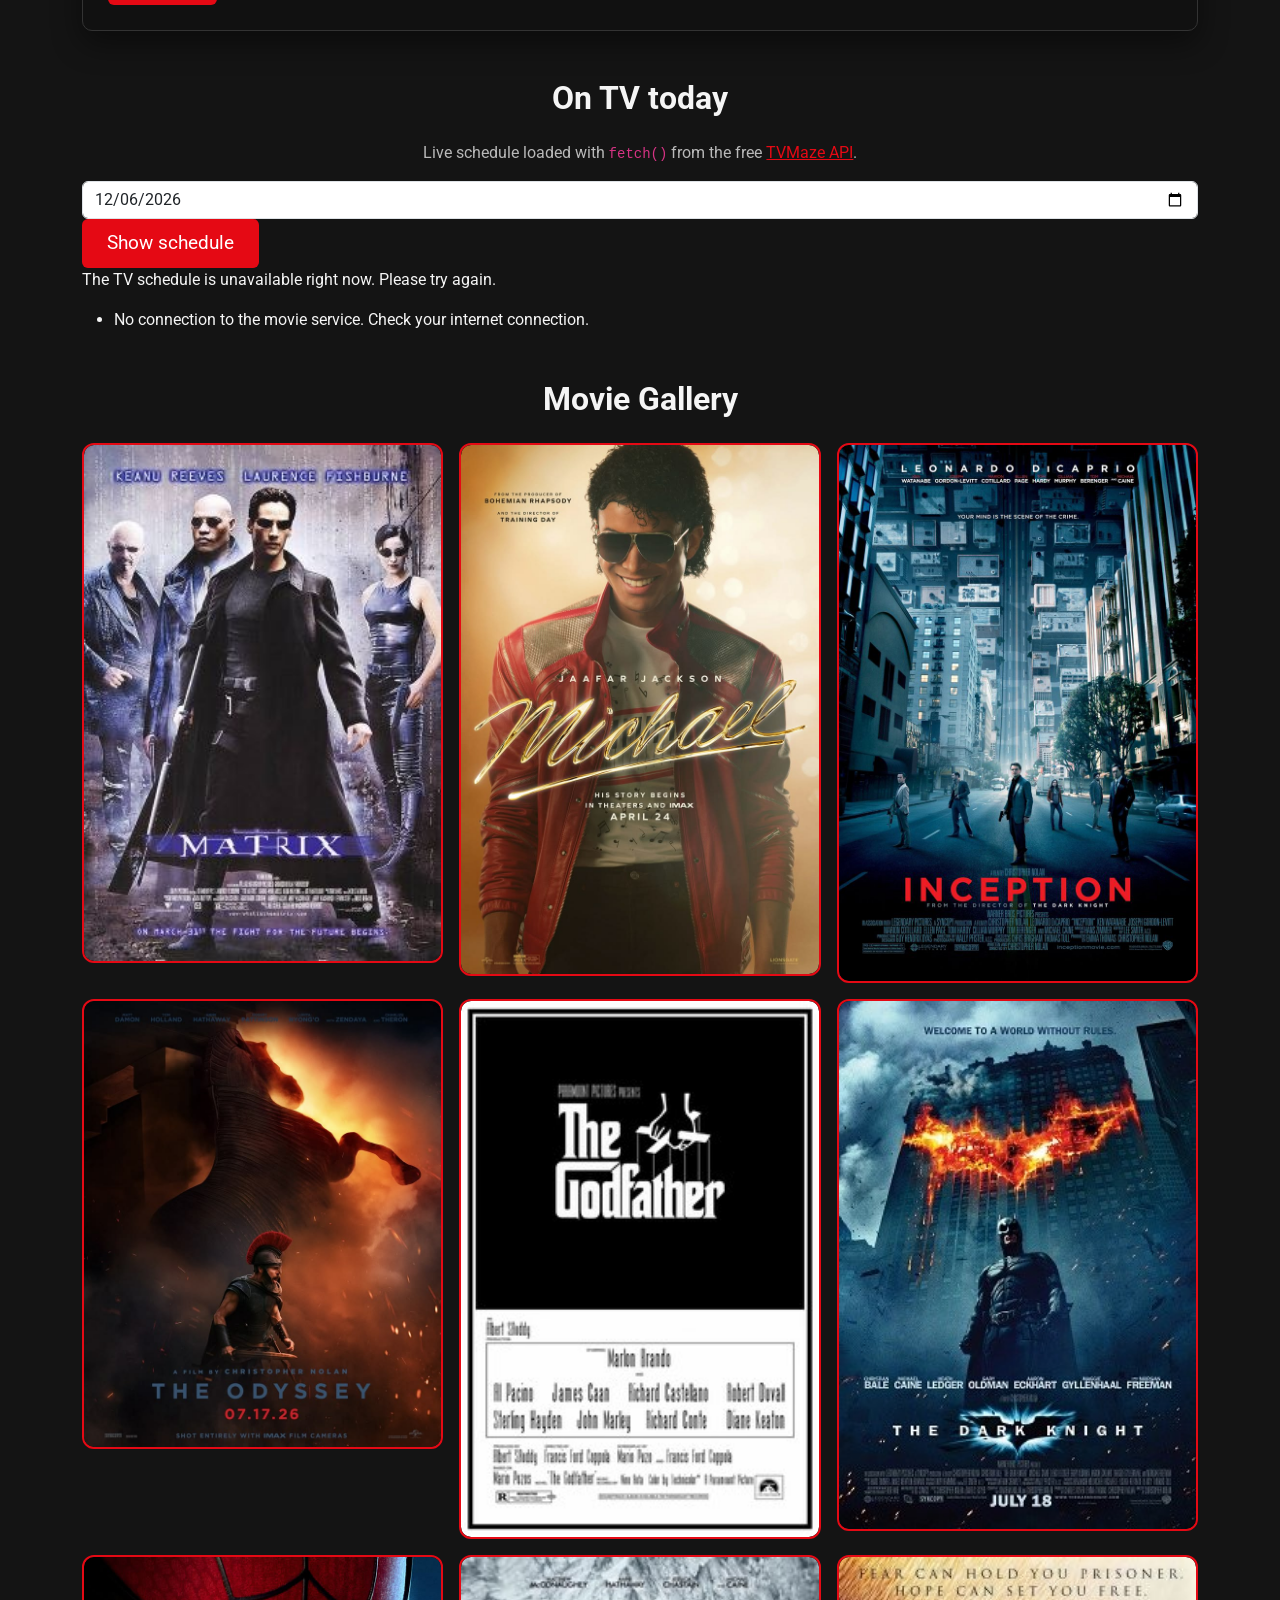
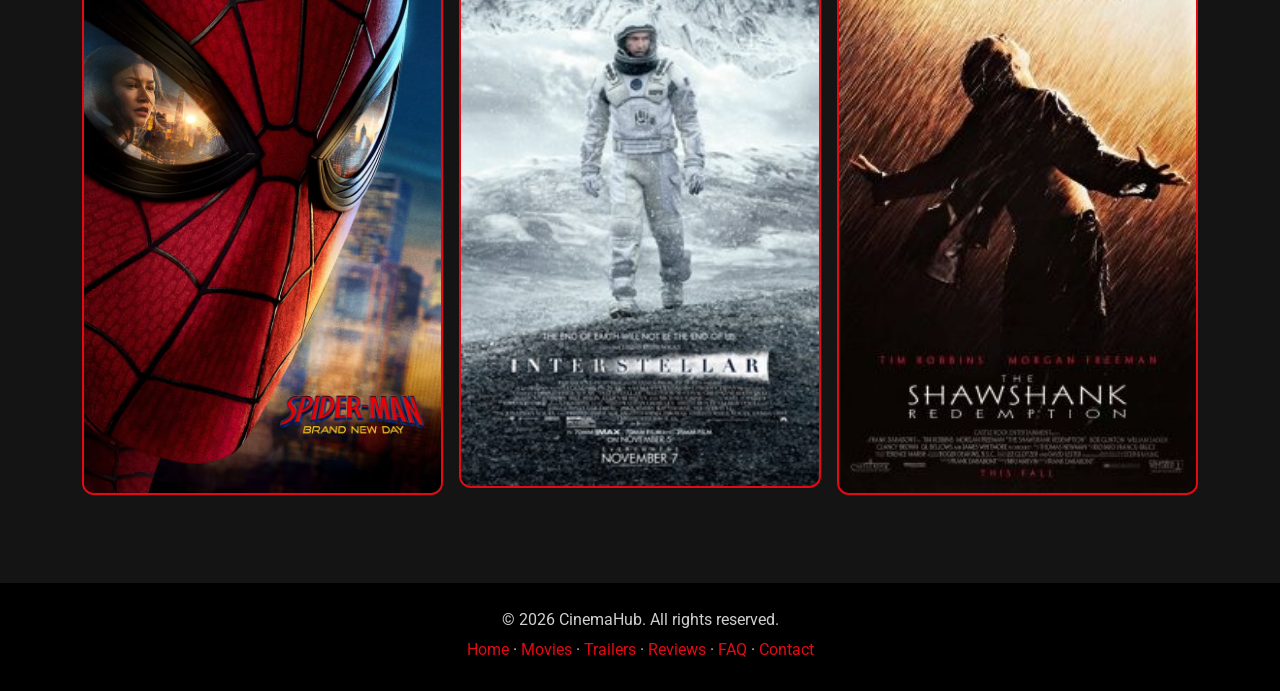
==== commit 104ecfac: "Show the user in the header and add the sign out button" ====
--- a/index.html
+++ b/index.html
@@ -23,10 +23,27 @@
             <a href="movies.html">Movies</a>
             <a href="trailers.html">Trailers</a>
             <a href="reviews.html">Reviews</a>
+            <a href="faq.html">FAQ</a>
             <a href="contact.html">Contact</a>
         </nav>
 
-            </header>
+        <div class="nav-actions">
+            <button id="themeToggle" class="theme-toggle" type="button" title="Switch theme" aria-label="Switch theme">
+                <span id="themeIcon" aria-hidden="true">&#127769;</span>
+            </button>
+
+            <div class="user-menu">
+                <button id="signInBtn" class="btn btn-sm btn-outline-light" type="button"
+                        data-bs-toggle="modal" data-bs-target="#signInModal">Sign In</button>
+
+                <div id="userChip" class="user-chip d-none">
+                    <span class="user-avatar" id="userInitial" aria-hidden="true">C</span>
+                    <span class="user-name" id="userNameLabel">Guest</span>
+                    <button id="signOutBtn" class="btn btn-sm btn-outline-danger" type="button">Sign Out</button>
+                </div>
+            </div>
+        </div>
+    </header>
 
     <main>
         <section class="hero text-center text-light d-flex align-items-center justify-content-center">
@@ -69,7 +86,29 @@
             </div>
         </section>
 
-                <section class="container my-5">
+        <section class="container my-5">
+            <h2 class="section-title text-center">Your account</h2>
+
+            <div class="panel account-card d-none" id="accountCard">
+                <span class="account-avatar" id="accountAvatar" aria-hidden="true">C</span>
+                <div>
+                    <h3 class="mb-1" id="accountTitle">Welcome back!</h3>
+                    <p class="mb-0 text-muted-custom" id="accountText"></p>
+                </div>
+                <button class="btn btn-outline-light ms-auto" id="accountSignOut" type="button">Sign out</button>
+            </div>
+
+            <div class="panel d-none" id="guestCard">
+                <h3 class="mb-1">You are not signed in</h3>
+                <p class="text-muted-custom">
+                    Sign in to add your own ratings and to keep your session between visits.
+                </p>
+                <button class="btn custom-btn" type="button"
+                        data-bs-toggle="modal" data-bs-target="#signInModal">Sign in</button>
+            </div>
+        </section>
+
+        <section class="container my-5">
             <h2 class="section-title text-center">On TV today</h2>
             <p class="text-center text-muted-custom">
                 Live schedule loaded with <code>fetch()</code> from the free
@@ -147,6 +186,53 @@
         </div>
 
     </main>
+
+    <div class="modal fade" id="signInModal" tabindex="-1" aria-labelledby="signInModalLabel" aria-hidden="true">
+        <div class="modal-dialog modal-dialog-centered">
+            <div class="modal-content">
+                <div class="modal-header">
+                    <h5 class="modal-title" id="signInModalLabel">Sign in to CinemaHub</h5>
+                    <button type="button" class="btn-close" data-bs-dismiss="modal" aria-label="Close"></button>
+                </div>
+
+                <form id="signInForm" novalidate>
+                    <div class="modal-body">
+                        <p class="text-muted-custom small">
+                            This demo sign-in validates the input and stores only your display name, e-mail
+                            and login time in <strong>localStorage</strong> - no password is saved.
+                        </p>
+
+                        <div class="mb-3">
+                            <label for="signInName" class="form-label">Display name</label>
+                            <input type="text" class="form-control" id="signInName"
+                                   placeholder="Your name" autocomplete="name">
+                        </div>
+
+                        <div class="mb-3">
+                            <label for="signInEmail" class="form-label">E-mail</label>
+                            <input type="email" class="form-control" id="signInEmail"
+                                   placeholder="name@example.com" autocomplete="email" required>
+                            <small id="signInEmailError" class="text-danger d-block"></small>
+                        </div>
+
+                        <div class="mb-3">
+                            <label for="signInPassword" class="form-label">Password</label>
+                            <input type="password" class="form-control" id="signInPassword"
+                                   placeholder="At least 6 characters" autocomplete="current-password" required>
+                            <small id="signInPasswordError" class="text-danger d-block"></small>
+                        </div>
+
+                        <div id="authMessage" class="alert alert-info mb-0"></div>
+                    </div>
+
+                    <div class="modal-footer">
+                        <button type="button" class="btn btn-outline-light" data-bs-dismiss="modal">Cancel</button>
+                        <button type="submit" class="btn custom-btn">Sign in</button>
+                    </div>
+                </form>
+            </div>
+        </div>
+    </div>
 
     <footer class="footer text-center">
         <p>&copy; 2026 CinemaHub. All rights reserved.</p>
